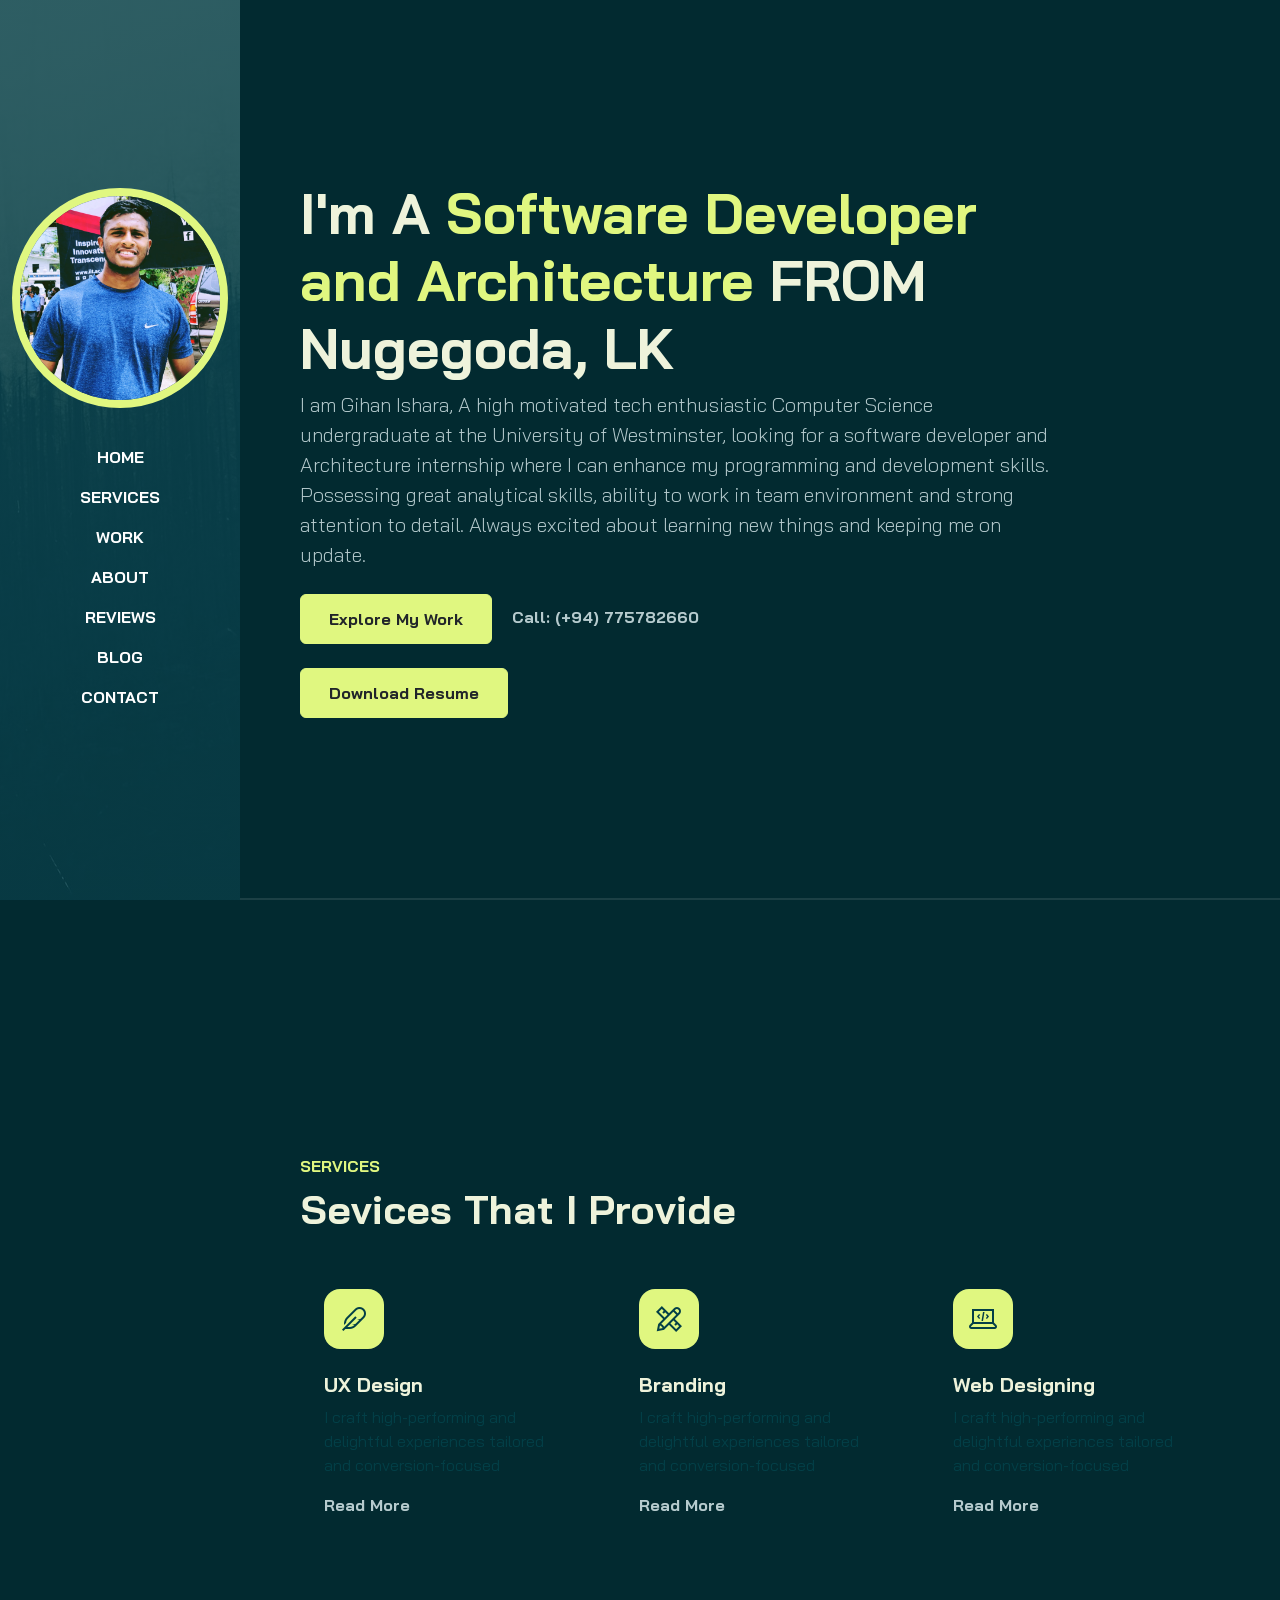
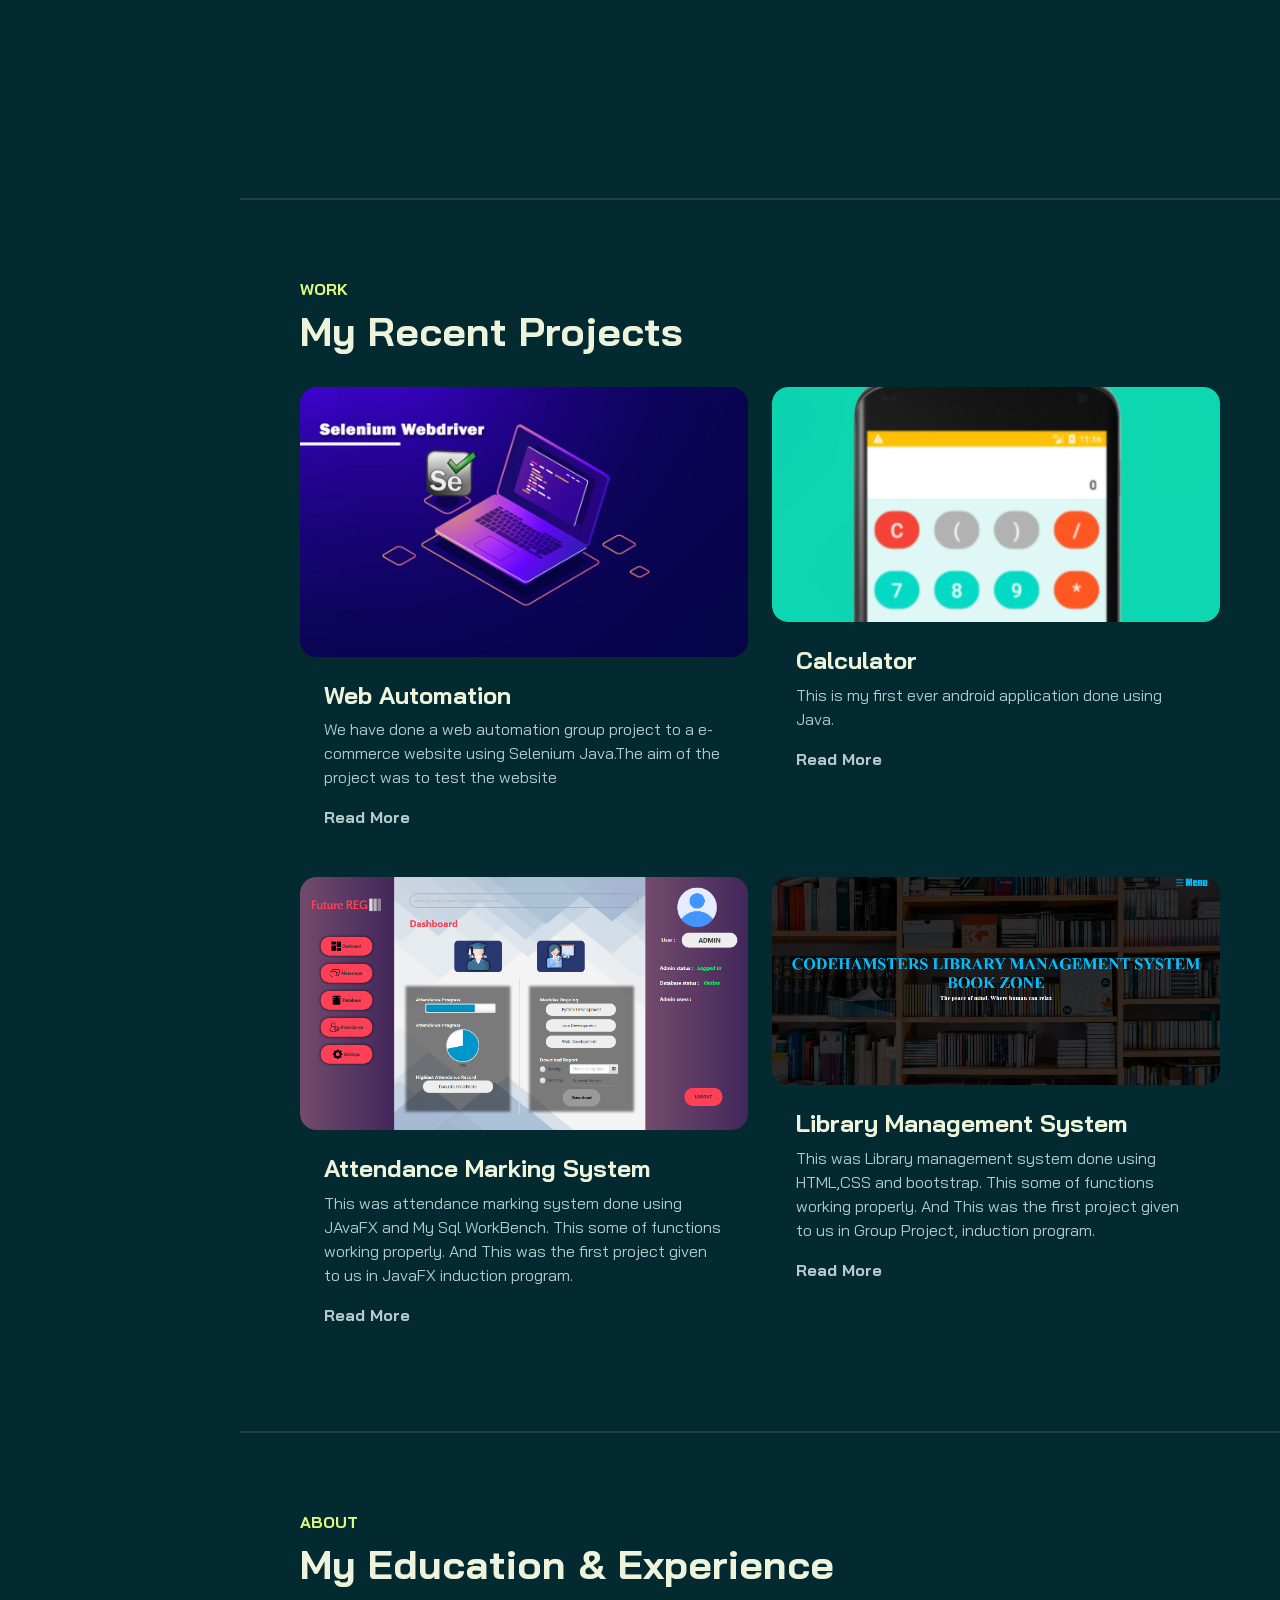
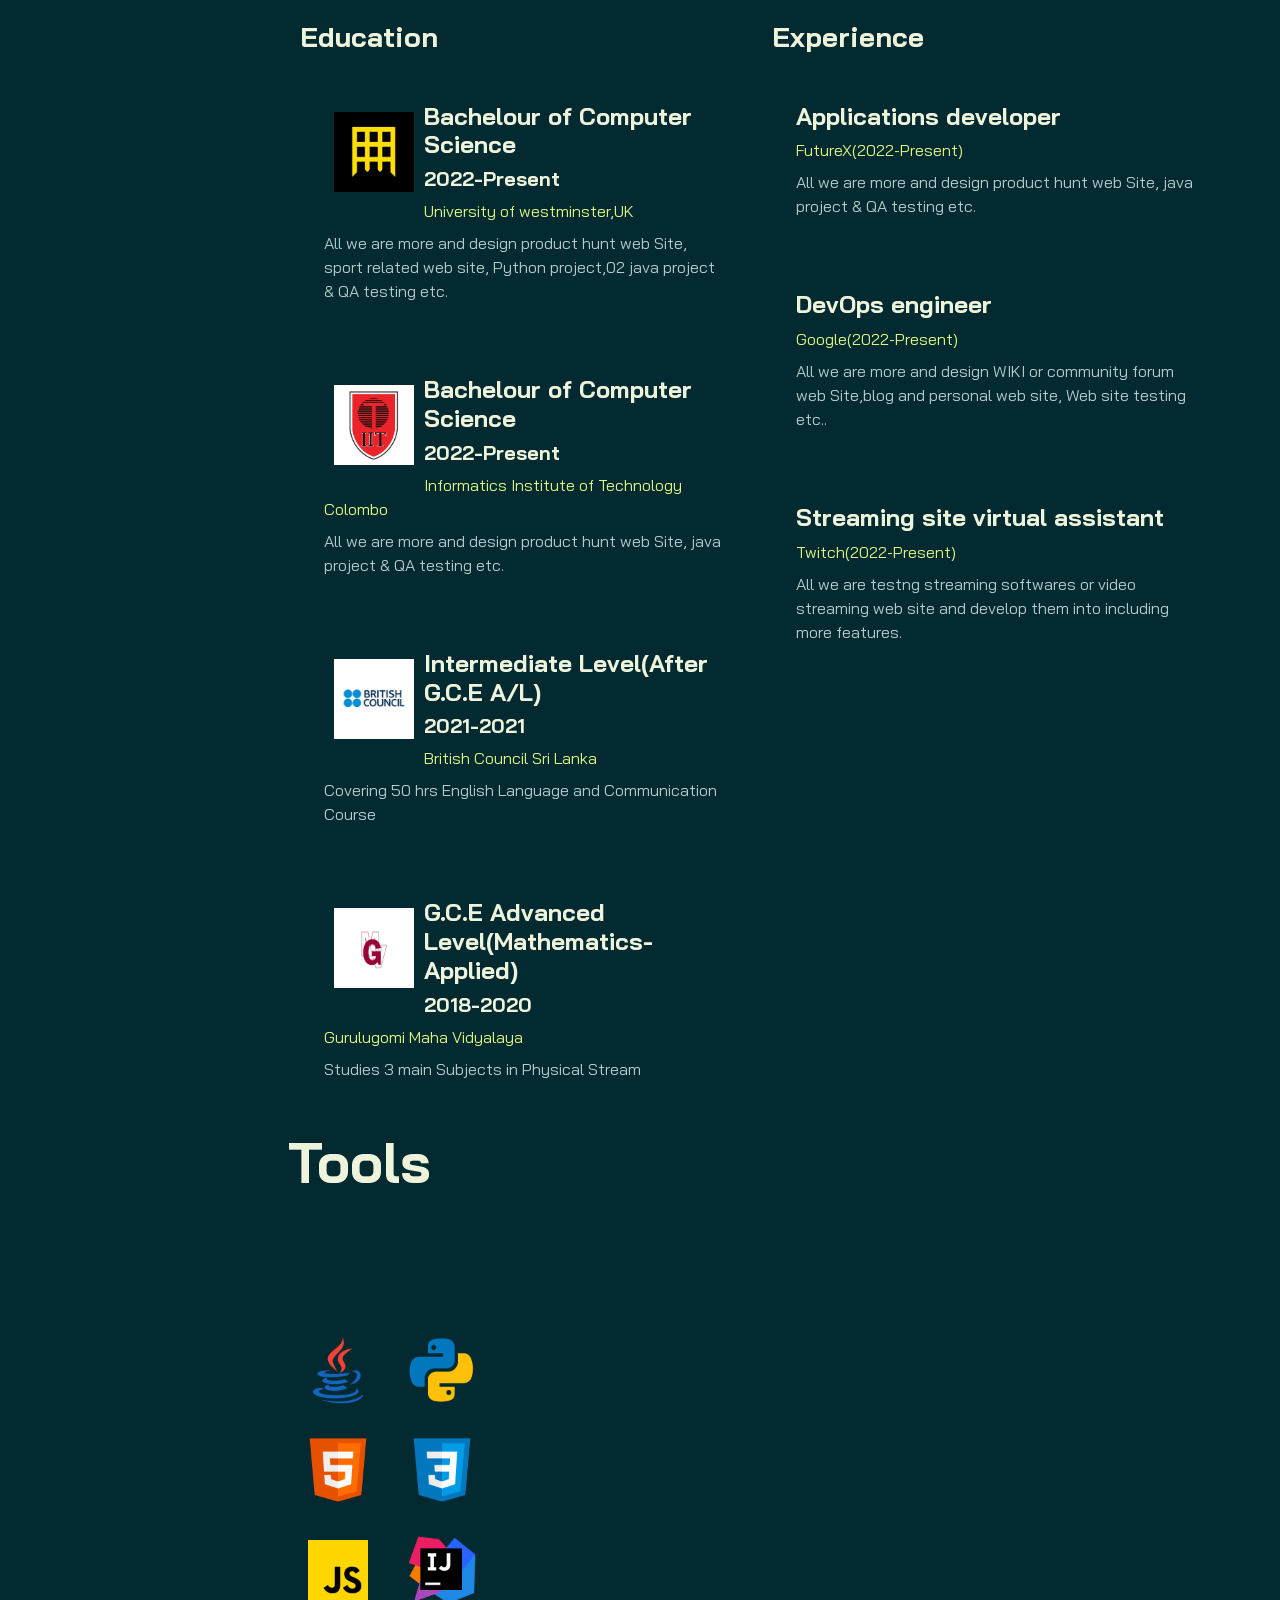
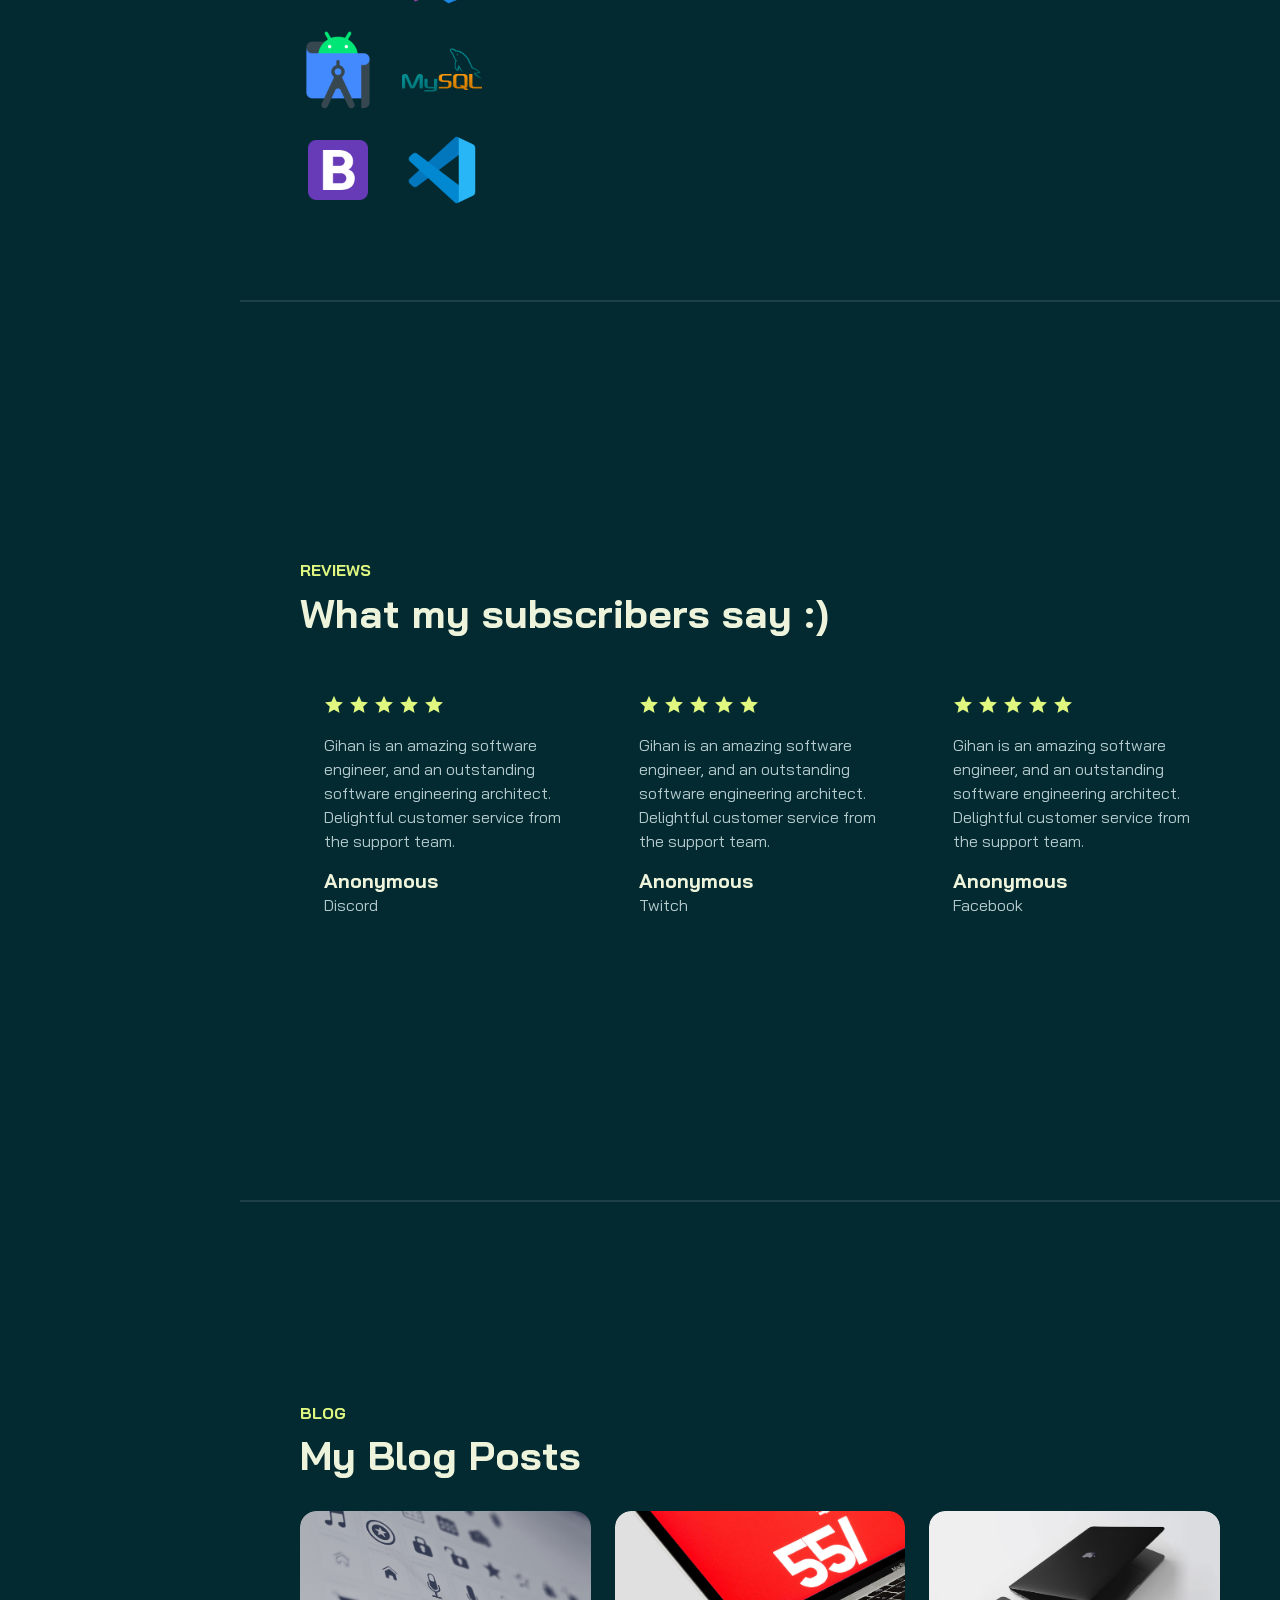
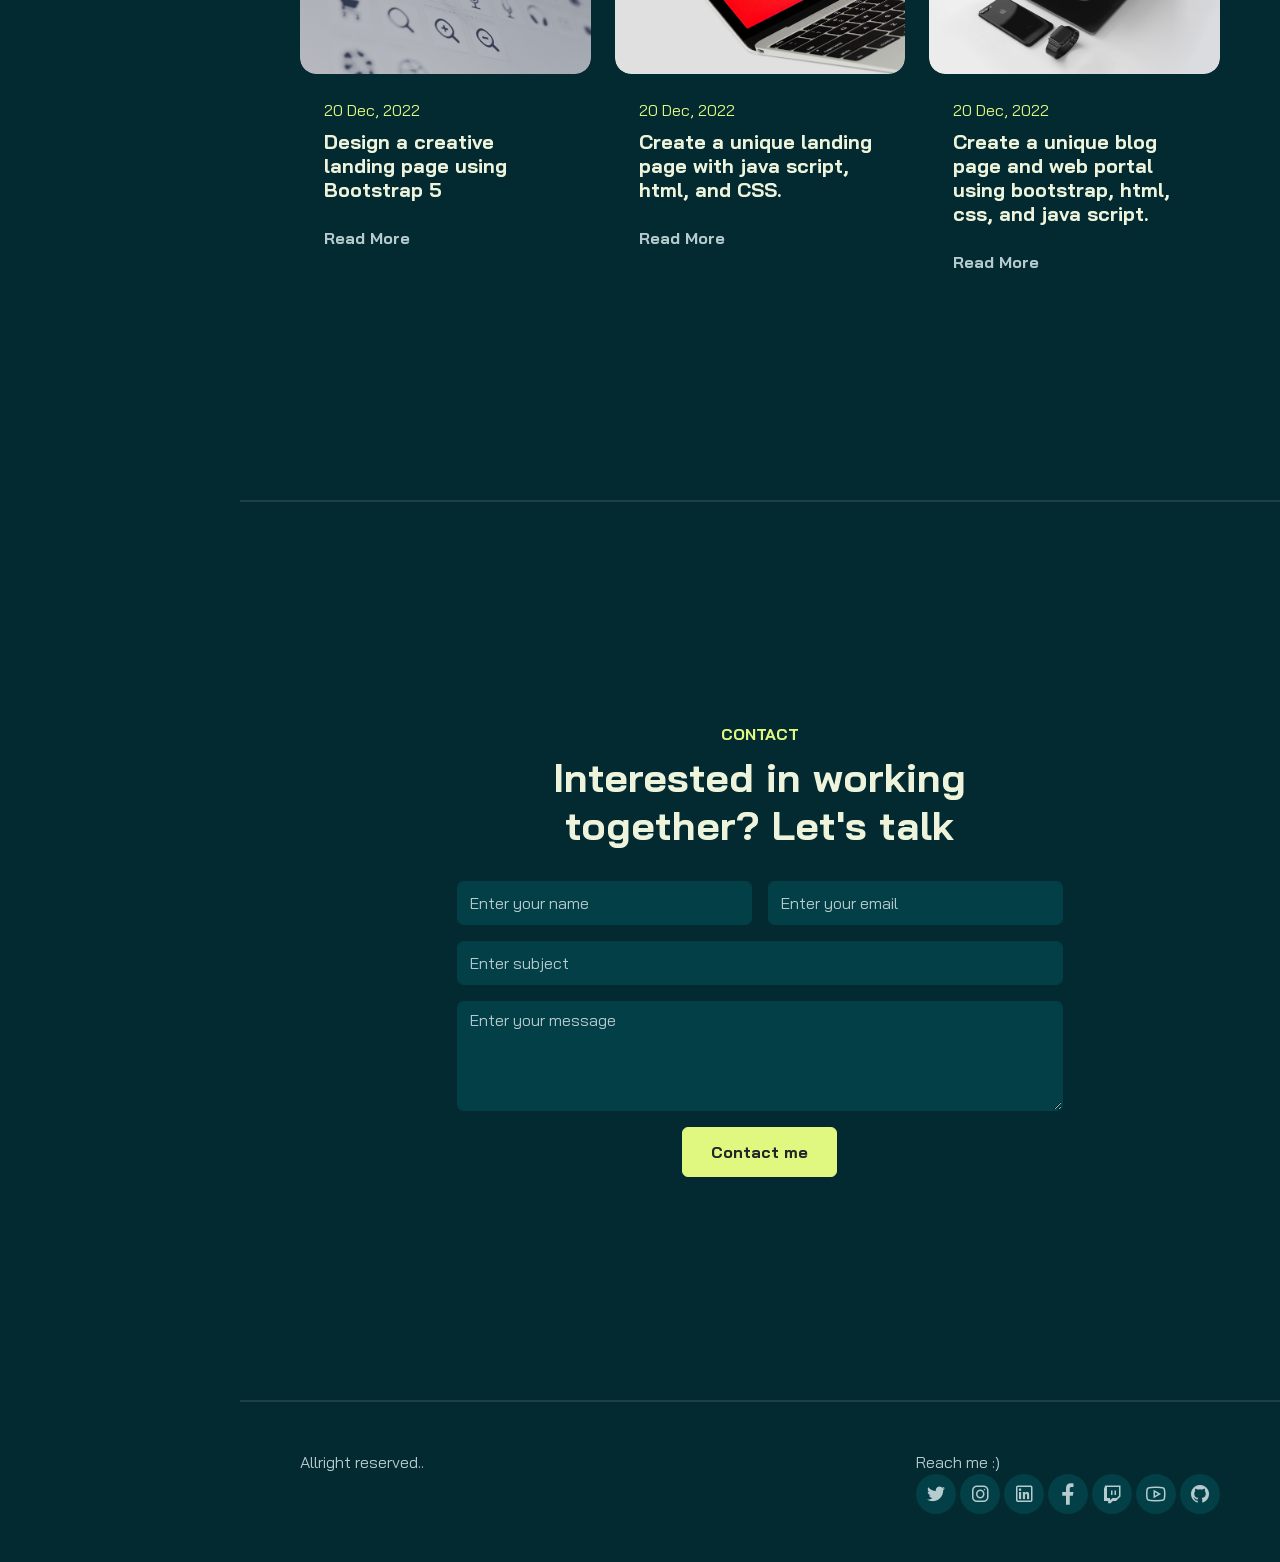
==== portfolio/index.html @ 44c6fa33 "I change the CV and Title." ====
<!DOCTYPE html>
<html lang="en">

<head>
    <meta charset="UTF-8">
    <meta http-equiv="X-UA-Compatible" content="IE=edge">
    <meta name="viewport" content="width=device-width, initial-scale=1.0">
    <title>Portfolio</title>
    <link rel="stylesheet" href="./assets/css/bootstrap.min.css">
    <link rel="stylesheet" href="./assets/css/aos.css">
    <link rel="stylesheet" href="./assets/css/line-awesome.min.css">
    <link rel="stylesheet" href="./assets/css/style.css">
</head>

<body data-bs-spy="scroll" data-bs-target=".navbar">

    <!-- Navbar-->
    <nav class="navbar navbar-expand-lg navbar-dark fixed-top">
        <div class="container flex-lg-column">
            <a class="navbar-brand  mx-lg-auto mb-lg-4" href="#">
                <span class="h3 fw-bold d-block d-lg-none">Gihan Ishara</span>
                <img src="./assets/images/person2.jpg" class="d-none d-lg-block rounded-circle" alt="">
            </a>
            <button class="navbar-toggler" type="button" data-bs-toggle="collapse" data-bs-target="#navbarNav"
                aria-controls="navbarNav" aria-expanded="false" aria-label="Toggle navigation">
                <span class="navbar-toggler-icon"></span>
            </button>
            <div class="collapse navbar-collapse" id="navbarNav">
                <ul class="navbar-nav ms-auto flex-lg-column text-lg-center">

                    <li class="nav-item">
                        <a class="nav-link" href="#home">Home</a>
                    </li>
                    <li class="nav-item">
                        <a class="nav-link" href="#services">Services</a>
                    </li>
                    <li class="nav-item">
                        <a class="nav-link" href="#work">Work</a>
                    </li>
                    <li class="nav-item">
                        <a class="nav-link" href="#about">About</a>
                    </li>
                    <li class="nav-item">
                        <a class="nav-link" href="#reviews">Reviews</a>
                    </li>
                    <li class="nav-item">
                        <a class="nav-link" href="#blog">Blog</a>
                    </li>
                    <li class="nav-item">
                        <a class="nav-link" href="#contact">Contact</a>
                    </li>

                </ul>
            </div>
        </div>
    </nav>
    <!-- //Navbar -->

    <!-- Content wrapper -->
    <div id="content-wrapper">
        <!-- Home -->
        <section id="home" class="full-height px-lg-5">
            <div class="container">
                <div class="row">
                    <div class="col-lg-10">
                        <h1 class="display-4 fw-bold" data-aos="fade-up"> I'm A <span class="text-brand">Software Developer and Architecture</span> FROM Nugegoda, LK</h1>
                        <P class="lead mt-2 mb-4" data-aos="fade-up" data-aos-delay="300">I am Gihan Ishara, A high motivated tech enthusiastic Computer Science undergraduate at the University of Westminster,
                            looking for a software developer and Architecture internship where I can enhance my programming and development skills. Possessing great analytical skills, ability to work in team environment and strong attention to detail.
                            Always excited about learning new things and keeping me on update.
                        </P>
                        <div data-aos="fade-up" data-aos-delay="600">
                            <a href="#work" class="btn btn-brand me-3">Explore My Work</a>
                            <a href="tel:+94 775 782 660" class="link-custom">Call: (+94) 775782660</a><br><br>
                            <a href="./assets/cv/Gihan Ishara Resume.pdf" class="btn btn-brand me-3" >Download Resume</a>
                        </div>
                    </div>
                </div>
            </div>

        </section>
        <!-- //Home -->

        <!-- Services -->
        <section id="services" class="full-height px-lg-5">
            <div class="container">


                <div class="row pb-4" data-aos="fade-up">
                    <div class="col-lg-8">
                        <h6 class="text-brand">SERVICES</h6>
                        <h1>Sevices That I Provide</h1>
                    </div>
                </div>

                <div class="row gy-4">
                    <div class="col-md-4" data-aos="fade-up">
                        <div class="service p-4 bg-base rounded-4 shadow-effect">
                            <div class="iconbox rounded-4">
                                <i class="las la-feather"></i>
                            </div>
                            <h5 class="mt-4 mb-2">UX Design</h5>
                            <p>I craft high-performing and delightful experiences tailored and conversion-focused</p>
                            <a href="#" class="link-custom">Read More</a>
                        </div>
                    </div>

                    <div class="col-md-4" data-aos="fade-up" data-aos-delay="300">
                        <div class="service p-4 bg-base rounded-4 shadow-effect">
                            <div class="iconbox rounded-4">
                                <i class="las la-pencil-ruler"></i>
                            </div>
                            <h5 class="mt-4 mb-2">Branding</h5>
                            <p>I craft high-performing and delightful experiences tailored and conversion-focused</p>
                            <a href="#" class="link-custom">Read More</a>
                        </div>
                    </div>

                    <div class="col-md-4" data-aos="fade-up" data-aos-delay="600">
                        <div class="service p-4 bg-base rounded-4 shadow-effect">
                            <div class="iconbox rounded-4">
                                <i class="las la-laptop-code"></i>
                            </div>
                            <h5 class="mt-4 mb-2">Web Designing</h5>
                            <p>I craft high-performing and delightful experiences tailored and conversion-focused</p>
                            <a href="#" class="link-custom">Read More</a>
                        </div>
                    </div>

                </div>


            </div>
        </section>
        <!-- //Services -->
        
        <!-- Work -->
        <section id="work" class="full-height px-lg-5">
            <div class="container">

                <div class="row pb-4" data-aos="fade-up">
                    <div class="col-lg-8">
                        <h6 class="text-brand">WORK</h6>
                        <h1>My Recent Projects</h1>
                    </div>
                </div>

                <div class="row gy-4">

                    <div class="col-md-6" data-aos="fade-up">
                        <div class="card-custom rounded-4 bg-base2 shadow-effect">
                            <div class="card-custom-image rounded-4">
                                <img class="rounded-4" src="./assets/images/project-1.jpg" alt="">
                            </div>
                            <div class="card-custom-content p-4">
                                <h4>Web Automation</h4>
                                <p>We have done a web automation group project to a e-commerce website using Selenium Java.The aim of the project was to test the website</p>
                                <a href="#" class="link-custom">Read More</a>
                            </div>
                        </div>
                    </div>

                    <div class="col-md-6" data-aos="fade-up" data-aos-delay="300">
                        <div class="card-custom rounded-4 bg-base2 shadow-effect">
                            <div class="card-custom-image rounded-4">
                                <img class="rounded-4" src="./assets/images/project-2.png" alt="">
                            </div>
                            <div class="card-custom-content p-4">
                                <h4>Calculator</h4>
                                <p>This is my first ever android application done using Java.</p>
                                <a href="#" class="link-custom">Read More</a>
                            </div>
                        </div>
                    </div>

                    <div class="col-md-6" data-aos="fade-up">
                        <div class="card-custom rounded-4 bg-base2 shadow-effect">
                            <div class="card-custom-image rounded-4">
                                <img class="rounded-4" src="./assets/images/project-3.PNG" alt="">
                            </div>
                            <div class="card-custom-content p-4">
                                <h4>Attendance Marking System</h4>
                                <p>This was attendance marking system done using JAvaFX and My Sql WorkBench. This some of functions working properly. 
                                    And This was the first project given to us in JavaFX induction program. </p>
                                <a href="#" class="link-custom">Read More</a>
                            </div>
                        </div>
                    </div>

                    <div class="col-md-6" data-aos="fade-up" data-aos-delay="300">
                        <div class="card-custom rounded-4 bg-base2 shadow-effect">
                            <div class="card-custom-image rounded-4">
                                <img class="rounded-4" src="./assets/images/project-4.png" alt="">
                            </div>
                            <div class="card-custom-content p-4">
                                <h4>Library Management System</h4>
                                <p>This was Library management system done using HTML,CSS and bootstrap. This some of functions working properly. 
                                    And This was the first project given to us in Group Project, induction program.</p>
                                <a href="#" class="link-custom">Read More</a>
                            </div>
                        </div>
                    </div>
                </div>

            </div>
        </section>
        <!-- //Work -->

        <!-- About -->
        <section id="about" class="full-height px-lg-5">
            <div class="container">

                <div class="row pb-4" data-aos="fade-up">
                    <div class="col-lg-8">
                        <h6 class="text-brand">ABOUT</h6>
                        <h1>My Education & Experience</h1>
                    </div>
                </div>

                <div class="row gy-5">
                    <div class="col-lg-6">
                        <h3 class="mb-4" data-aos="fade-up" data-aos-delay="300">Education</h3>
                        <div class="row gy-4">
                            <div class="col-12" data-aos="fade-up" data-aos-delay="600">
                                <div class="bg-base2 p-4 rounded-4 shadow-effect">
                                    <img src="./assets/images/Westminster.jpg" class="rounded" alt="">
                                    <h4>Bachelour of Computer Science</h4>
                                    <h5>2022-Present</h5>
                                    <p class="text-brand mb-2">University of westminster,UK</p>
                                    <p class="mb-0">All we are more and design product hunt web Site, sport related web site, Python project,02 java project & QA testing etc.</p>
                                </div>
                            </div>

                            <div class="col-12" data-aos="fade-up" data-aos-delay="600">
                                <div class="bg-base2 p-4 rounded-4 shadow-effect">
                                    <img src="./assets/images/iit.png" class="rounded" alt="">
                                    <h4>Bachelour of Computer Science</h4>
                                    <h5>2022-Present</h5>
                                    <p class="text-brand mb-2">Informatics Institute of Technology Colombo</p>
                                    <p class="mb-0">All we are more and design product hunt web Site, java project & QA testing etc.</p>
                                </div>
                            </div>

                            <div class="col-12" data-aos="fade-up" data-aos-delay="600">
                                <div class="bg-base2 p-4 rounded-4 shadow-effect">
                                    <img src="./assets/images/british council.jpg" class="rounded" alt="">
                                    <h4>Intermediate Level(After G.C.E A/L)</h4>
                                    <h5>2021-2021</h5>
                                    <p class="text-brand mb-2">British Council Sri Lanka</p>
                                    <p class="mb-0">Covering 50 hrs English Language and Communication Course</p>
                                </div>
                            </div>

                            <div class="col-12" data-aos="fade-up" data-aos-delay="600">
                                <div class="bg-base2 p-4 rounded-4 shadow-effect">
                                    <img src="./assets/images/gurulugomi.jpg" class="rounded" alt="">
                                    <h4>G.C.E Advanced Level(Mathematics-Applied)</h4>
                                    <h5>2018-2020</h5>
                                    <p class="text-brand mb-2">Gurulugomi Maha Vidyalaya</p>
                                    <p class="mb-0">Studies 3 main Subjects in Physical Stream</p>
                                </div>
                            </div>

                        </div>

                    </div>

                    <div class="col-lg-6">
                        <h3 class="mb-4" data-aos="fade-up" data-aos-delay="300">Experience</h3>
                        <div class="row gy-4">

                            <div class="col-12" data-aos="fade-up" data-aos-delay="600">
                                <div class="bg-base2 p-4 rounded-4 shadow-effect">
                                    <h4>Applications developer</h4>
                                    <p class="text-brand mb-2">FutureX(2022-Present)</p>
                                    <p class="mb-0">All we are more and design product hunt web Site, java project & QA testing etc.</p>
                                </div>
                            </div>

                            <div class="col-12" data-aos="fade-up" data-aos-delay="600">
                                <div class="bg-base2 p-4 rounded-4 shadow-effect">
                                    <h4>DevOps engineer</h4>
                                    <p class="text-brand mb-2">Google(2022-Present)</p>
                                    <p class="mb-0">All we are more and design WIKI or community forum web Site,blog and personal web site, Web site testing etc..</p>
                                </div>
                            </div>

                            <div class="col-12" data-aos="fade-up" data-aos-delay="600">
                                <div class="bg-base2 p-4 rounded-4 shadow-effect">
                                    <h4>Streaming site virtual assistant</h4>
                                    <p class="text-brand mb-2">Twitch(2022-Present)</p>
                                    <p class="mb-0">All we are testng streaming softwares or video streaming web site and develop them into including more features.</p>
                                </div>
                            </div>

                        </div>
                    </div>


                </div>

            </div>
            <br>
            <div class="col-lg-10">
                <h1 class="display-4 fw-bold" data-aos="fade-up">Tools </h1><br>
                <P class="lead mt-2 mb-4" data-aos="fade-up" data-aos-delay="300">These are the tools that I have been using for now
                     to do various projects in Software development,Web development and mobile application development</P>

                     <div class="col-md-4" data-aos="fade-up" data-aos-delay="300">
                        <div class="card-custom rounded-4 bg-base2 shadow-effect">
                            <div class="card-custom-image rounded-4">
                                <img class="tool-icon" src="./assets/images/java.png" alt="">
                                <img class="tool-icon" src="./assets/images/python.png" alt="">
                                <img class="tool-icon" src="./assets/images/html.png" alt="">
                                <img class="tool-icon" src="./assets/images/css.png" alt="">
                                <img class="tool-icon" src="./assets/images/javascript.png" alt="">
                                <img class="tool-icon" src="./assets/images/intellij.png" alt="">
                                <img class="tool-icon" src="./assets/images/Android studio.png" alt="">
                                <img class="tool-icon" src="./assets/images/Mysql.png" alt="">
                                <img class="tool-icon" src="./assets/images/bootstrap.png" alt="">
                                <img class="tool-icon" src="./assets/images/VS code.png" alt="">
                            </div>
                        </div>
                    </div>

            </div>
        </section>
        <!-- //About -->

        <!-- Reviews -->
        <section id="reviews" class="full-height px-lg-5">
            <div class="container">

                <div class="row pb-4" data-aos="fade-up">
                    <div class="col-lg-8">
                        <h6 class="text-brand">REVIEWS</h6>
                        <h1>What my subscribers say :) </h1>
                    </div>
                </div>

                <div class="row gy-4">

                    <div class="col-md-4" data-aos="zoom-in-down">

                        <div class="review bg-base2 p-4 rounded-4 shadow-effect">
                            <div class="text-brand h5">
                                <i class="las la-star"></i>
                                <i class="las la-star"></i>
                                <i class="las la-star"></i>
                                <i class="las la-star"></i>
                                <i class="las la-star"></i>
                            </div>
                            <p class="my-3">Gihan is an amazing software engineer, and an outstanding software engineering architect. Delightful customer service from the support team.</p>
                            <div class="person">
                                <h5 class="mb-0">Anonymous</h5>
                                <p class="mb-0">Discord</p>
                            </div>
                        </div>


                    </div>

                    <div class="col-md-4" data-aos="zoom-in-down" data-aos-delay="300">

                        <div class="review bg-base2 p-4 rounded-4 shadow-effect">
                            <div class="text-brand h5">
                                <i class="las la-star"></i>
                                <i class="las la-star"></i>
                                <i class="las la-star"></i>
                                <i class="las la-star"></i>
                                <i class="las la-star"></i>
                            </div>
                            <p class="my-3">Gihan is an amazing software engineer, and an outstanding software engineering architect. Delightful customer service from the support team.</p>
                            <div class="person">
                                <h5 class="mb-0">Anonymous</h5>
                                <p class="mb-0">Twitch</p>
                            </div>
                        </div>


                    </div>

                    <div class="col-md-4" data-aos="zoom-in-down" data-aos-delay="600">

                        <div class="review bg-base2 p-4 rounded-4 shadow-effect">
                            <div class="text-brand h5">
                                <i class="las la-star"></i>
                                <i class="las la-star"></i>
                                <i class="las la-star"></i>
                                <i class="las la-star"></i>
                                <i class="las la-star"></i>
                            </div>
                            <p class="my-3">Gihan is an amazing software engineer, and an outstanding software engineering architect. Delightful customer service from the support team.</p>
                            <div class="person">
                                <h5 class="mb-0">Anonymous</h5>
                                <p class="mb-0">Facebook</p>
                            </div>
                        </div>


                    </div>
                </div>

            </div>
        </section>
        <!-- //Reviews -->

        <!-- Blog -->
        <section id="blog" class="full-height px-lg-5">
            <div class="container">

                <div class="row pb-4" data-aos="fade-up">
                    <div class="col-lg-8">
                        <h6 class="text-brand">BLOG</h6>
                        <h1>My Blog Posts</h1>
                    </div>
                </div>

                <div class="row gy-4">

                    <div class="col-md-4" data-aos="fade-up">
                        <div class="card-custom rounded-4 bg-base2 shadow-effect">
                            <div class="card-custom-image rounded-4">
                                <img class="rounded-4" src="./assets/images/blog-post-1.jpg" alt="">
                            </div>
                            <div class="card-custom-content p-4">
                                <p class="text-brand mb-2">20 Dec, 2022</p>
                                <h5 class="mb-4">Design a creative landing page using Bootstrap 5</h5>
                                <a href="#" class="link-custom">Read More</a>
                            </div>
                        </div>
                    </div>

                    <div class="col-md-4" data-aos="fade-up" data-aos-delay="300">
                        <div class="card-custom rounded-4 bg-base2 shadow-effect">
                            <div class="card-custom-image rounded-4">
                                <img class="rounded-4" src="./assets/images/blog-post-2.jpg" alt="">
                            </div>
                            <div class="card-custom-content p-4">
                                <p class="text-brand mb-2">20 Dec, 2022</p>
                                <h5 class="mb-4">Create a unique landing page with java script, html, and CSS.</h5>
                                <a href="#" class="link-custom">Read More</a>
                            </div>
                        </div>
                    </div>

                    <div class="col-md-4" data-aos="fade-up" data-aos-delay="600">
                        <div class="card-custom rounded-4 bg-base2 shadow-effect">
                            <div class="card-custom-image rounded-4">
                                <img class="rounded-4" src="./assets/images/blog-post-3.jpg" alt="">
                            </div>
                            <div class="card-custom-content p-4">
                                <p class="text-brand mb-2">20 Dec, 2022</p>
                                <h5 class="mb-4">Create a unique blog page and web portal using bootstrap, html, css, and java script.</h5>
                                <a href="#" class="link-custom">Read More</a>
                            </div>
                        </div>
                    </div>

                </div>

            </div>
        </section>
        <!-- //Blog -->

        <!-- Contact -->
        <section id="contact" class="full-height px-lg-5">
            <div class="container">

                <div class="row justify-content-center text-center">
                    <div class="col-lg-8 pb-4" data-aos="fade-up">
                        <h6 class="text-brand">CONTACT</h6>
                        <h1>Interested in working together? Let's talk</h1>
                    </div>

                    <div class="col-lg-8" data-aos="fade-up" data-aos-delay="300">
                        <form action="#" class="row g-lg-3 gy-3">
                            <div class="form-group col-md-6">
                                <input type="text" class="form-control" placeholder="Enter your name">
                            </div>

                            <div class="form-group col-md-6">
                                <input type="email" class="form-control" placeholder="Enter your email">
                            </div>

                            <div class="form-group col-12">
                                <input type="text" class="form-control" placeholder="Enter subject">
                            </div>

                            <div class="form-group col-12">
                                <textarea name=""  rows="4" class="form-control" placeholder="Enter your message"></textarea>
                            </div>

                            <div class="form-group col-12 d-grid">
                                <a href="mailto:gihankodikara3@gmail.com" class="link-custom"><button type="submit" class="btn btn-brand">Contact me</button></a>
                            </div>
                        </form>
                    </div>

                </div>

            </div>
        </section>
        <!-- //Contact -->

        <!-- Footer -->
        <footer class="py-5 px-lg-5">
            <div class="container">
                <div class="row gy-4 justify-content-between">
                    <div class="col-auto">
                        <p class="mb-0">Allright reserved..</p>
                    </div>

                    <div class="col-auto">
                        <div class="social-icons">
                            <p class="mb-0">Reach me :)</p>
                            <a href="https://twitter.com/KAGIshara1"><i class="lab la-twitter"></i></a>
                            <a href="#"><i class="lab la-instagram"></i></a>
                            <a href="https://www.linkedin.com/in/gihan-kodikara-a4306b23a/"><i class="lab la-linkedin"></i></a>
                            <a href="https://www.facebook.com/gihan.kodikara.5/"><i class="lab la-facebook-f"></i></a>
                            <a href="#"><i class="lab la-twitch"></i></a>
                            <a href="https://www.youtube.com/channel/UCIDEj1BuR4LbCEIxK6xm51w"><i class="lab la-youtube"></i></a>
                            <a href="https://github.com/Gihan3077"><i class="lab la-github"></i></a>
                        </div>
                    </div>
                </div>
            </div>
        </footer>
        <!-- //Footer -->


    </div>
    <!-- //Content wrapper -->
    <script src="./assets/css/bootstrap.min.css"> </script>
    <script src="./assets/js/aos.js"></script>
    <script src="./assets/js/main.js"></script>
</body>

</html>
---- portfolio/assets/css/line-awesome.min.css ----
.la,.lab,.lad,.lal,.lar,.las{-moz-osx-font-smoothing:grayscale;-webkit-font-smoothing:antialiased;display:inline-block;font-style:normal;font-variant:normal;text-rendering:auto;line-height:1}.la-lg{font-size:1.33333em;line-height:.75em;vertical-align:-.0667em}.la-xs{font-size:.75em}.la-sm{font-size:.875em}.la-1x{font-size:1em}.la-2x{font-size:2em}.la-3x{font-size:3em}.la-4x{font-size:4em}.la-5x{font-size:5em}.la-6x{font-size:6em}.la-7x{font-size:7em}.la-8x{font-size:8em}.la-9x{font-size:9em}.la-10x{font-size:10em}.la-fw{text-align:center;width:1.25em}.la-ul{list-style-type:none;margin-left:2.5em;padding-left:0}.la-ul>li{position:relative}.la-li{left:-2em;position:absolute;text-align:center;width:2em;line-height:inherit}.la-border{border:solid .08em #eee;border-radius:.1em;padding:.2em .25em .15em}.la-pull-left{float:left}.la-pull-right{float:right}.la.la-pull-left,.lab.la-pull-left,.lal.la-pull-left,.lar.la-pull-left,.las.la-pull-left{margin-right:.3em}.la.la-pull-right,.lab.la-pull-right,.lal.la-pull-right,.lar.la-pull-right,.las.la-pull-right{margin-left:.3em}.la-spin{-webkit-animation:la-spin 2s infinite linear;animation:la-spin 2s infinite linear}.la-pulse{-webkit-animation:la-spin 1s infinite steps(8);animation:la-spin 1s infinite steps(8)}@-webkit-keyframes la-spin{0%{-webkit-transform:rotate(0);transform:rotate(0)}100%{-webkit-transform:rotate(360deg);transform:rotate(360deg)}}@keyframes la-spin{0%{-webkit-transform:rotate(0);transform:rotate(0)}100%{-webkit-transform:rotate(360deg);transform:rotate(360deg)}}.la-rotate-90{-webkit-transform:rotate(90deg);transform:rotate(90deg)}.la-rotate-180{-webkit-transform:rotate(180deg);transform:rotate(180deg)}.la-rotate-270{-webkit-transform:rotate(270deg);transform:rotate(270deg)}.la-flip-horizontal{-webkit-transform:scale(-1,1);transform:scale(-1,1)}.la-flip-vertical{-webkit-transform:scale(1,-1);transform:scale(1,-1)}.la-flip-both,.la-flip-horizontal.la-flip-vertical{-webkit-transform:scale(-1,-1);transform:scale(-1,-1)}:root .la-flip-both,:root .la-flip-horizontal,:root .la-flip-vertical,:root .la-rotate-180,:root .la-rotate-270,:root .la-rotate-90{-webkit-filter:none;filter:none}.la-stack{display:inline-block;height:2em;line-height:2em;position:relative;vertical-align:middle;width:2.5em}.la-stack-1x,.la-stack-2x{left:0;position:absolute;text-align:center;width:100%}.la-stack-1x{line-height:inherit}.la-stack-2x{font-size:2em}.la-inverse{color:#fff}.la-500px:before{content:"\f26e"}.la-accessible-icon:before{content:"\f368"}.la-accusoft:before{content:"\f369"}.la-acquisitions-incorporated:before{content:"\f6af"}.la-ad:before{content:"\f641"}.la-address-book:before{content:"\f2b9"}.la-address-card:before{content:"\f2bb"}.la-adjust:before{content:"\f042"}.la-adn:before{content:"\f170"}.la-adobe:before{content:"\f778"}.la-adversal:before{content:"\f36a"}.la-affiliatetheme:before{content:"\f36b"}.la-air-freshener:before{content:"\f5d0"}.la-airbnb:before{content:"\f834"}.la-algolia:before{content:"\f36c"}.la-align-center:before{content:"\f037"}.la-align-justify:before{content:"\f039"}.la-align-left:before{content:"\f036"}.la-align-right:before{content:"\f038"}.la-alipay:before{content:"\f642"}.la-allergies:before{content:"\f461"}.la-amazon:before{content:"\f270"}.la-amazon-pay:before{content:"\f42c"}.la-ambulance:before{content:"\f0f9"}.la-american-sign-language-interpreting:before{content:"\f2a3"}.la-amilia:before{content:"\f36d"}.la-anchor:before{content:"\f13d"}.la-android:before{content:"\f17b"}.la-angellist:before{content:"\f209"}.la-angle-double-down:before{content:"\f103"}.la-angle-double-left:before{content:"\f100"}.la-angle-double-right:before{content:"\f101"}.la-angle-double-up:before{content:"\f102"}.la-angle-down:before{content:"\f107"}.la-angle-left:before{content:"\f104"}.la-angle-right:before{content:"\f105"}.la-angle-up:before{content:"\f106"}.la-angry:before{content:"\f556"}.la-angrycreative:before{content:"\f36e"}.la-angular:before{content:"\f420"}.la-ankh:before{content:"\f644"}.la-app-store:before{content:"\f36f"}.la-app-store-ios:before{content:"\f370"}.la-apper:before{content:"\f371"}.la-apple:before{content:"\f179"}.la-apple-alt:before{content:"\f5d1"}.la-apple-pay:before{content:"\f415"}.la-archive:before{content:"\f187"}.la-archway:before{content:"\f557"}.la-arrow-alt-circle-down:before{content:"\f358"}.la-arrow-alt-circle-left:before{content:"\f359"}.la-arrow-alt-circle-right:before{content:"\f35a"}.la-arrow-alt-circle-up:before{content:"\f35b"}.la-arrow-circle-down:before{content:"\f0ab"}.la-arrow-circle-left:before{content:"\f0a8"}.la-arrow-circle-right:before{content:"\f0a9"}.la-arrow-circle-up:before{content:"\f0aa"}.la-arrow-down:before{content:"\f063"}.la-arrow-left:before{content:"\f060"}.la-arrow-right:before{content:"\f061"}.la-arrow-up:before{content:"\f062"}.la-arrows-alt:before{content:"\f0b2"}.la-arrows-alt-h:before{content:"\f337"}.la-arrows-alt-v:before{content:"\f338"}.la-artstation:before{content:"\f77a"}.la-assistive-listening-systems:before{content:"\f2a2"}.la-asterisk:before{content:"\f069"}.la-asymmetrik:before{content:"\f372"}.la-at:before{content:"\f1fa"}.la-atlas:before{content:"\f558"}.la-atlassian:before{content:"\f77b"}.la-atom:before{content:"\f5d2"}.la-audible:before{content:"\f373"}.la-audio-description:before{content:"\f29e"}.la-autoprefixer:before{content:"\f41c"}.la-avianex:before{content:"\f374"}.la-aviato:before{content:"\f421"}.la-award:before{content:"\f559"}.la-aws:before{content:"\f375"}.la-baby:before{content:"\f77c"}.la-baby-carriage:before{content:"\f77d"}.la-backspace:before{content:"\f55a"}.la-backward:before{content:"\f04a"}.la-bacon:before{content:"\f7e5"}.la-balance-scale:before{content:"\f24e"}.la-balance-scale-left:before{content:"\f515"}.la-balance-scale-right:before{content:"\f516"}.la-ban:before{content:"\f05e"}.la-band-aid:before{content:"\f462"}.la-bandcamp:before{content:"\f2d5"}.la-barcode:before{content:"\f02a"}.la-bars:before{content:"\f0c9"}.la-baseball-ball:before{content:"\f433"}.la-basketball-ball:before{content:"\f434"}.la-bath:before{content:"\f2cd"}.la-battery-empty:before{content:"\f244"}.la-battery-full:before{content:"\f240"}.la-battery-half:before{content:"\f242"}.la-battery-quarter:before{content:"\f243"}.la-battery-three-quarters:before{content:"\f241"}.la-battle-net:before{content:"\f835"}.la-bed:before{content:"\f236"}.la-beer:before{content:"\f0fc"}.la-behance:before{content:"\f1b4"}.la-behance-square:before{content:"\f1b5"}.la-bell:before{content:"\f0f3"}.la-bell-slash:before{content:"\f1f6"}.la-bezier-curve:before{content:"\f55b"}.la-bible:before{content:"\f647"}.la-bicycle:before{content:"\f206"}.la-biking:before{content:"\f84a"}.la-bimobject:before{content:"\f378"}.la-binoculars:before{content:"\f1e5"}.la-biohazard:before{content:"\f780"}.la-birthday-cake:before{content:"\f1fd"}.la-bitbucket:before{content:"\f171"}.la-bitcoin:before{content:"\f379"}.la-bity:before{content:"\f37a"}.la-black-tie:before{content:"\f27e"}.la-blackberry:before{content:"\f37b"}.la-blender:before{content:"\f517"}.la-blender-phone:before{content:"\f6b6"}.la-blind:before{content:"\f29d"}.la-blog:before{content:"\f781"}.la-blogger:before{content:"\f37c"}.la-blogger-b:before{content:"\f37d"}.la-bluetooth:before{content:"\f293"}.la-bluetooth-b:before{content:"\f294"}.la-bold:before{content:"\f032"}.la-bolt:before{content:"\f0e7"}.la-bomb:before{content:"\f1e2"}.la-bone:before{content:"\f5d7"}.la-bong:before{content:"\f55c"}.la-book:before{content:"\f02d"}.la-book-dead:before{content:"\f6b7"}.la-book-medical:before{content:"\f7e6"}.la-book-open:before{content:"\f518"}.la-book-reader:before{content:"\f5da"}.la-bookmark:before{content:"\f02e"}.la-bootstrap:before{content:"\f836"}.la-border-all:before{content:"\f84c"}.la-border-none:before{content:"\f850"}.la-border-style:before{content:"\f853"}.la-bowling-ball:before{content:"\f436"}.la-box:before{content:"\f466"}.la-box-open:before{content:"\f49e"}.la-boxes:before{content:"\f468"}.la-braille:before{content:"\f2a1"}.la-brain:before{content:"\f5dc"}.la-bread-slice:before{content:"\f7ec"}.la-briefcase:before{content:"\f0b1"}.la-briefcase-medical:before{content:"\f469"}.la-broadcast-tower:before{content:"\f519"}.la-broom:before{content:"\f51a"}.la-brush:before{content:"\f55d"}.la-btc:before{content:"\f15a"}.la-buffer:before{content:"\f837"}.la-bug:before{content:"\f188"}.la-building:before{content:"\f1ad"}.la-bullhorn:before{content:"\f0a1"}.la-bullseye:before{content:"\f140"}.la-burn:before{content:"\f46a"}.la-buromobelexperte:before{content:"\f37f"}.la-bus:before{content:"\f207"}.la-bus-alt:before{content:"\f55e"}.la-business-time:before{content:"\f64a"}.la-buy-n-large:before{content:"\f8a6"}.la-buysellads:before{content:"\f20d"}.la-calculator:before{content:"\f1ec"}.la-calendar:before{content:"\f133"}.la-calendar-alt:before{content:"\f073"}.la-calendar-check:before{content:"\f274"}.la-calendar-day:before{content:"\f783"}.la-calendar-minus:before{content:"\f272"}.la-calendar-plus:before{content:"\f271"}.la-calendar-times:before{content:"\f273"}.la-calendar-week:before{content:"\f784"}.la-camera:before{content:"\f030"}.la-camera-retro:before{content:"\f083"}.la-campground:before{content:"\f6bb"}.la-canadian-maple-leaf:before{content:"\f785"}.la-candy-cane:before{content:"\f786"}.la-cannabis:before{content:"\f55f"}.la-capsules:before{content:"\f46b"}.la-car:before{content:"\f1b9"}.la-car-alt:before{content:"\f5de"}.la-car-battery:before{content:"\f5df"}.la-car-crash:before{content:"\f5e1"}.la-car-side:before{content:"\f5e4"}.la-caret-down:before{content:"\f0d7"}.la-caret-left:before{content:"\f0d9"}.la-caret-right:before{content:"\f0da"}.la-caret-square-down:before{content:"\f150"}.la-caret-square-left:before{content:"\f191"}.la-caret-square-right:before{content:"\f152"}.la-caret-square-up:before{content:"\f151"}.la-caret-up:before{content:"\f0d8"}.la-carrot:before{content:"\f787"}.la-cart-arrow-down:before{content:"\f218"}.la-cart-plus:before{content:"\f217"}.la-cash-register:before{content:"\f788"}.la-cat:before{content:"\f6be"}.la-cc-amazon-pay:before{content:"\f42d"}.la-cc-amex:before{content:"\f1f3"}.la-cc-apple-pay:before{content:"\f416"}.la-cc-diners-club:before{content:"\f24c"}.la-cc-discover:before{content:"\f1f2"}.la-cc-jcb:before{content:"\f24b"}.la-cc-mastercard:before{content:"\f1f1"}.la-cc-paypal:before{content:"\f1f4"}.la-cc-stripe:before{content:"\f1f5"}.la-cc-visa:before{content:"\f1f0"}.la-centercode:before{content:"\f380"}.la-centos:before{content:"\f789"}.la-certificate:before{content:"\f0a3"}.la-chair:before{content:"\f6c0"}.la-chalkboard:before{content:"\f51b"}.la-chalkboard-teacher:before{content:"\f51c"}.la-charging-station:before{content:"\f5e7"}.la-chart-area:before{content:"\f1fe"}.la-chart-bar:before{content:"\f080"}.la-chart-line:before{content:"\f201"}.la-chart-pie:before{content:"\f200"}.la-check:before{content:"\f00c"}.la-check-circle:before{content:"\f058"}.la-check-double:before{content:"\f560"}.la-check-square:before{content:"\f14a"}.la-cheese:before{content:"\f7ef"}.la-chess:before{content:"\f439"}.la-chess-bishop:before{content:"\f43a"}.la-chess-board:before{content:"\f43c"}.la-chess-king:before{content:"\f43f"}.la-chess-knight:before{content:"\f441"}.la-chess-pawn:before{content:"\f443"}.la-chess-queen:before{content:"\f445"}.la-chess-rook:before{content:"\f447"}.la-chevron-circle-down:before{content:"\f13a"}.la-chevron-circle-left:before{content:"\f137"}.la-chevron-circle-right:before{content:"\f138"}.la-chevron-circle-up:before{content:"\f139"}.la-chevron-down:before{content:"\f078"}.la-chevron-left:before{content:"\f053"}.la-chevron-right:before{content:"\f054"}.la-chevron-up:before{content:"\f077"}.la-child:before{content:"\f1ae"}.la-chrome:before{content:"\f268"}.la-chromecast:before{content:"\f838"}.la-church:before{content:"\f51d"}.la-circle:before{content:"\f111"}.la-circle-notch:before{content:"\f1ce"}.la-city:before{content:"\f64f"}.la-clinic-medical:before{content:"\f7f2"}.la-clipboard:before{content:"\f328"}.la-clipboard-check:before{content:"\f46c"}.la-clipboard-list:before{content:"\f46d"}.la-clock:before{content:"\f017"}.la-clone:before{content:"\f24d"}.la-closed-captioning:before{content:"\f20a"}.la-cloud:before{content:"\f0c2"}.la-cloud-download-alt:before{content:"\f381"}.la-cloud-meatball:before{content:"\f73b"}.la-cloud-moon:before{content:"\f6c3"}.la-cloud-moon-rain:before{content:"\f73c"}.la-cloud-rain:before{content:"\f73d"}.la-cloud-showers-heavy:before{content:"\f740"}.la-cloud-sun:before{content:"\f6c4"}.la-cloud-sun-rain:before{content:"\f743"}.la-cloud-upload-alt:before{content:"\f382"}.la-cloudscale:before{content:"\f383"}.la-cloudsmith:before{content:"\f384"}.la-cloudversify:before{content:"\f385"}.la-cocktail:before{content:"\f561"}.la-code:before{content:"\f121"}.la-code-branch:before{content:"\f126"}.la-codepen:before{content:"\f1cb"}.la-codiepie:before{content:"\f284"}.la-coffee:before{content:"\f0f4"}.la-cog:before{content:"\f013"}.la-cogs:before{content:"\f085"}.la-coins:before{content:"\f51e"}.la-columns:before{content:"\f0db"}.la-comment:before{content:"\f075"}.la-comment-alt:before{content:"\f27a"}.la-comment-dollar:before{content:"\f651"}.la-comment-dots:before{content:"\f4ad"}.la-comment-medical:before{content:"\f7f5"}.la-comment-slash:before{content:"\f4b3"}.la-comments:before{content:"\f086"}.la-comments-dollar:before{content:"\f653"}.la-compact-disc:before{content:"\f51f"}.la-compass:before{content:"\f14e"}.la-compress:before{content:"\f066"}.la-compress-arrows-alt:before{content:"\f78c"}.la-concierge-bell:before{content:"\f562"}.la-confluence:before{content:"\f78d"}.la-connectdevelop:before{content:"\f20e"}.la-contao:before{content:"\f26d"}.la-cookie:before{content:"\f563"}.la-cookie-bite:before{content:"\f564"}.la-copy:before{content:"\f0c5"}.la-copyright:before{content:"\f1f9"}.la-cotton-bureau:before{content:"\f89e"}.la-couch:before{content:"\f4b8"}.la-cpanel:before{content:"\f388"}.la-creative-commons:before{content:"\f25e"}.la-creative-commons-by:before{content:"\f4e7"}.la-creative-commons-nc:before{content:"\f4e8"}.la-creative-commons-nc-eu:before{content:"\f4e9"}.la-creative-commons-nc-jp:before{content:"\f4ea"}.la-creative-commons-nd:before{content:"\f4eb"}.la-creative-commons-pd:before{content:"\f4ec"}.la-creative-commons-pd-alt:before{content:"\f4ed"}.la-creative-commons-remix:before{content:"\f4ee"}.la-creative-commons-sa:before{content:"\f4ef"}.la-creative-commons-sampling:before{content:"\f4f0"}.la-creative-commons-sampling-plus:before{content:"\f4f1"}.la-creative-commons-share:before{content:"\f4f2"}.la-creative-commons-zero:before{content:"\f4f3"}.la-credit-card:before{content:"\f09d"}.la-critical-role:before{content:"\f6c9"}.la-crop:before{content:"\f125"}.la-crop-alt:before{content:"\f565"}.la-cross:before{content:"\f654"}.la-crosshairs:before{content:"\f05b"}.la-crow:before{content:"\f520"}.la-crown:before{content:"\f521"}.la-crutch:before{content:"\f7f7"}.la-css3:before{content:"\f13c"}.la-css3-alt:before{content:"\f38b"}.la-cube:before{content:"\f1b2"}.la-cubes:before{content:"\f1b3"}.la-cut:before{content:"\f0c4"}.la-cuttlefish:before{content:"\f38c"}.la-d-and-d:before{content:"\f38d"}.la-d-and-d-beyond:before{content:"\f6ca"}.la-dashcube:before{content:"\f210"}.la-database:before{content:"\f1c0"}.la-deaf:before{content:"\f2a4"}.la-delicious:before{content:"\f1a5"}.la-democrat:before{content:"\f747"}.la-deploydog:before{content:"\f38e"}.la-deskpro:before{content:"\f38f"}.la-desktop:before{content:"\f108"}.la-dev:before{content:"\f6cc"}.la-deviantart:before{content:"\f1bd"}.la-dharmachakra:before{content:"\f655"}.la-dhl:before{content:"\f790"}.la-diagnoses:before{content:"\f470"}.la-diaspora:before{content:"\f791"}.la-dice:before{content:"\f522"}.la-dice-d20:before{content:"\f6cf"}.la-dice-d6:before{content:"\f6d1"}.la-dice-five:before{content:"\f523"}.la-dice-four:before{content:"\f524"}.la-dice-one:before{content:"\f525"}.la-dice-six:before{content:"\f526"}.la-dice-three:before{content:"\f527"}.la-dice-two:before{content:"\f528"}.la-digg:before{content:"\f1a6"}.la-digital-ocean:before{content:"\f391"}.la-digital-tachograph:before{content:"\f566"}.la-directions:before{content:"\f5eb"}.la-discord:before{content:"\f392"}.la-discourse:before{content:"\f393"}.la-divide:before{content:"\f529"}.la-dizzy:before{content:"\f567"}.la-dna:before{content:"\f471"}.la-dochub:before{content:"\f394"}.la-docker:before{content:"\f395"}.la-dog:before{content:"\f6d3"}.la-dollar-sign:before{content:"\f155"}.la-dolly:before{content:"\f472"}.la-dolly-flatbed:before{content:"\f474"}.la-donate:before{content:"\f4b9"}.la-door-closed:before{content:"\f52a"}.la-door-open:before{content:"\f52b"}.la-dot-circle:before{content:"\f192"}.la-dove:before{content:"\f4ba"}.la-download:before{content:"\f019"}.la-draft2digital:before{content:"\f396"}.la-drafting-compass:before{content:"\f568"}.la-dragon:before{content:"\f6d5"}.la-draw-polygon:before{content:"\f5ee"}.la-dribbble:before{content:"\f17d"}.la-dribbble-square:before{content:"\f397"}.la-dropbox:before{content:"\f16b"}.la-drum:before{content:"\f569"}.la-drum-steelpan:before{content:"\f56a"}.la-drumstick-bite:before{content:"\f6d7"}.la-drupal:before{content:"\f1a9"}.la-dumbbell:before{content:"\f44b"}.la-dumpster:before{content:"\f793"}.la-dumpster-fire:before{content:"\f794"}.la-dungeon:before{content:"\f6d9"}.la-dyalog:before{content:"\f399"}.la-earlybirds:before{content:"\f39a"}.la-ebay:before{content:"\f4f4"}.la-edge:before{content:"\f282"}.la-edit:before{content:"\f044"}.la-egg:before{content:"\f7fb"}.la-eject:before{content:"\f052"}.la-elementor:before{content:"\f430"}.la-ellipsis-h:before{content:"\f141"}.la-ellipsis-v:before{content:"\f142"}.la-ello:before{content:"\f5f1"}.la-ember:before{content:"\f423"}.la-empire:before{content:"\f1d1"}.la-envelope:before{content:"\f0e0"}.la-envelope-open:before{content:"\f2b6"}.la-envelope-open-text:before{content:"\f658"}.la-envelope-square:before{content:"\f199"}.la-envira:before{content:"\f299"}.la-equals:before{content:"\f52c"}.la-eraser:before{content:"\f12d"}.la-erlang:before{content:"\f39d"}.la-ethereum:before{content:"\f42e"}.la-ethernet:before{content:"\f796"}.la-etsy:before{content:"\f2d7"}.la-euro-sign:before{content:"\f153"}.la-evernote:before{content:"\f839"}.la-exchange-alt:before{content:"\f362"}.la-exclamation:before{content:"\f12a"}.la-exclamation-circle:before{content:"\f06a"}.la-exclamation-triangle:before{content:"\f071"}.la-expand:before{content:"\f065"}.la-expand-arrows-alt:before{content:"\f31e"}.la-expeditedssl:before{content:"\f23e"}.la-external-link-alt:before{content:"\f35d"}.la-external-link-square-alt:before{content:"\f360"}.la-eye:before{content:"\f06e"}.la-eye-dropper:before{content:"\f1fb"}.la-eye-slash:before{content:"\f070"}.la-facebook:before{content:"\f09a"}.la-facebook-f:before{content:"\f39e"}.la-facebook-messenger:before{content:"\f39f"}.la-facebook-square:before{content:"\f082"}.la-fan:before{content:"\f863"}.la-fantasy-flight-games:before{content:"\f6dc"}.la-fast-backward:before{content:"\f049"}.la-fast-forward:before{content:"\f050"}.la-fax:before{content:"\f1ac"}.la-feather:before{content:"\f52d"}.la-feather-alt:before{content:"\f56b"}.la-fedex:before{content:"\f797"}.la-fedora:before{content:"\f798"}.la-female:before{content:"\f182"}.la-fighter-jet:before{content:"\f0fb"}.la-figma:before{content:"\f799"}.la-file:before{content:"\f15b"}.la-file-alt:before{content:"\f15c"}.la-file-archive:before{content:"\f1c6"}.la-file-audio:before{content:"\f1c7"}.la-file-code:before{content:"\f1c9"}.la-file-contract:before{content:"\f56c"}.la-file-csv:before{content:"\f6dd"}.la-file-download:before{content:"\f56d"}.la-file-excel:before{content:"\f1c3"}.la-file-export:before{content:"\f56e"}.la-file-image:before{content:"\f1c5"}.la-file-import:before{content:"\f56f"}.la-file-invoice:before{content:"\f570"}.la-file-invoice-dollar:before{content:"\f571"}.la-file-medical:before{content:"\f477"}.la-file-medical-alt:before{content:"\f478"}.la-file-pdf:before{content:"\f1c1"}.la-file-powerpoint:before{content:"\f1c4"}.la-file-prescription:before{content:"\f572"}.la-file-signature:before{content:"\f573"}.la-file-upload:before{content:"\f574"}.la-file-video:before{content:"\f1c8"}.la-file-word:before{content:"\f1c2"}.la-fill:before{content:"\f575"}.la-fill-drip:before{content:"\f576"}.la-film:before{content:"\f008"}.la-filter:before{content:"\f0b0"}.la-fingerprint:before{content:"\f577"}.la-fire:before{content:"\f06d"}.la-fire-alt:before{content:"\f7e4"}.la-fire-extinguisher:before{content:"\f134"}.la-firefox:before{content:"\f269"}.la-first-aid:before{content:"\f479"}.la-first-order:before{content:"\f2b0"}.la-first-order-alt:before{content:"\f50a"}.la-firstdraft:before{content:"\f3a1"}.la-fish:before{content:"\f578"}.la-fist-raised:before{content:"\f6de"}.la-flag:before{content:"\f024"}.la-flag-checkered:before{content:"\f11e"}.la-flag-usa:before{content:"\f74d"}.la-flask:before{content:"\f0c3"}.la-flickr:before{content:"\f16e"}.la-flipboard:before{content:"\f44d"}.la-flushed:before{content:"\f579"}.la-fly:before{content:"\f417"}.la-folder:before{content:"\f07b"}.la-folder-minus:before{content:"\f65d"}.la-folder-open:before{content:"\f07c"}.la-folder-plus:before{content:"\f65e"}.la-font:before{content:"\f031"}.la-font-awesome:before{content:"\f2b4"}.la-font-awesome-alt:before{content:"\f35c"}.la-font-awesome-flag:before{content:"\f425"}.la-font-awesome-logo-full:before{content:"\f4e6"}.la-fonticons:before{content:"\f280"}.la-fonticons-fi:before{content:"\f3a2"}.la-football-ball:before{content:"\f44e"}.la-fort-awesome:before{content:"\f286"}.la-fort-awesome-alt:before{content:"\f3a3"}.la-forumbee:before{content:"\f211"}.la-forward:before{content:"\f04e"}.la-foursquare:before{content:"\f180"}.la-free-code-camp:before{content:"\f2c5"}.la-freebsd:before{content:"\f3a4"}.la-frog:before{content:"\f52e"}.la-frown:before{content:"\f119"}.la-frown-open:before{content:"\f57a"}.la-fulcrum:before{content:"\f50b"}.la-funnel-dollar:before{content:"\f662"}.la-futbol:before{content:"\f1e3"}.la-galactic-republic:before{content:"\f50c"}.la-galactic-senate:before{content:"\f50d"}.la-gamepad:before{content:"\f11b"}.la-gas-pump:before{content:"\f52f"}.la-gavel:before{content:"\f0e3"}.la-gem:before{content:"\f3a5"}.la-genderless:before{content:"\f22d"}.la-get-pocket:before{content:"\f265"}.la-gg:before{content:"\f260"}.la-gg-circle:before{content:"\f261"}.la-ghost:before{content:"\f6e2"}.la-gift:before{content:"\f06b"}.la-gifts:before{content:"\f79c"}.la-git:before{content:"\f1d3"}.la-git-alt:before{content:"\f841"}.la-git-square:before{content:"\f1d2"}.la-github:before{content:"\f09b"}.la-github-alt:before{content:"\f113"}.la-github-square:before{content:"\f092"}.la-gitkraken:before{content:"\f3a6"}.la-gitlab:before{content:"\f296"}.la-gitter:before{content:"\f426"}.la-glass-cheers:before{content:"\f79f"}.la-glass-martini:before{content:"\f000"}.la-glass-martini-alt:before{content:"\f57b"}.la-glass-whiskey:before{content:"\f7a0"}.la-glasses:before{content:"\f530"}.la-glide:before{content:"\f2a5"}.la-glide-g:before{content:"\f2a6"}.la-globe:before{content:"\f0ac"}.la-globe-africa:before{content:"\f57c"}.la-globe-americas:before{content:"\f57d"}.la-globe-asia:before{content:"\f57e"}.la-globe-europe:before{content:"\f7a2"}.la-gofore:before{content:"\f3a7"}.la-golf-ball:before{content:"\f450"}.la-goodreads:before{content:"\f3a8"}.la-goodreads-g:before{content:"\f3a9"}.la-google:before{content:"\f1a0"}.la-google-drive:before{content:"\f3aa"}.la-google-play:before{content:"\f3ab"}.la-google-plus:before{content:"\f2b3"}.la-google-plus-g:before{content:"\f0d5"}.la-google-plus-square:before{content:"\f0d4"}.la-google-wallet:before{content:"\f1ee"}.la-gopuram:before{content:"\f664"}.la-graduation-cap:before{content:"\f19d"}.la-gratipay:before{content:"\f184"}.la-grav:before{content:"\f2d6"}.la-greater-than:before{content:"\f531"}.la-greater-than-equal:before{content:"\f532"}.la-grimace:before{content:"\f57f"}.la-grin:before{content:"\f580"}.la-grin-alt:before{content:"\f581"}.la-grin-beam:before{content:"\f582"}.la-grin-beam-sweat:before{content:"\f583"}.la-grin-hearts:before{content:"\f584"}.la-grin-squint:before{content:"\f585"}.la-grin-squint-tears:before{content:"\f586"}.la-grin-stars:before{content:"\f587"}.la-grin-tears:before{content:"\f588"}.la-grin-tongue:before{content:"\f589"}.la-grin-tongue-squint:before{content:"\f58a"}.la-grin-tongue-wink:before{content:"\f58b"}.la-grin-wink:before{content:"\f58c"}.la-grip-horizontal:before{content:"\f58d"}.la-grip-lines:before{content:"\f7a4"}.la-grip-lines-vertical:before{content:"\f7a5"}.la-grip-vertical:before{content:"\f58e"}.la-gripfire:before{content:"\f3ac"}.la-grunt:before{content:"\f3ad"}.la-guitar:before{content:"\f7a6"}.la-gulp:before{content:"\f3ae"}.la-h-square:before{content:"\f0fd"}.la-hacker-news:before{content:"\f1d4"}.la-hacker-news-square:before{content:"\f3af"}.la-hackerrank:before{content:"\f5f7"}.la-hamburger:before{content:"\f805"}.la-hammer:before{content:"\f6e3"}.la-hamsa:before{content:"\f665"}.la-hand-holding:before{content:"\f4bd"}.la-hand-holding-heart:before{content:"\f4be"}.la-hand-holding-usd:before{content:"\f4c0"}.la-hand-lizard:before{content:"\f258"}.la-hand-middle-finger:before{content:"\f806"}.la-hand-paper:before{content:"\f256"}.la-hand-peace:before{content:"\f25b"}.la-hand-point-down:before{content:"\f0a7"}.la-hand-point-left:before{content:"\f0a5"}.la-hand-point-right:before{content:"\f0a4"}.la-hand-point-up:before{content:"\f0a6"}.la-hand-pointer:before{content:"\f25a"}.la-hand-rock:before{content:"\f255"}.la-hand-scissors:before{content:"\f257"}.la-hand-spock:before{content:"\f259"}.la-hands:before{content:"\f4c2"}.la-hands-helping:before{content:"\f4c4"}.la-handshake:before{content:"\f2b5"}.la-hanukiah:before{content:"\f6e6"}.la-hard-hat:before{content:"\f807"}.la-hashtag:before{content:"\f292"}.la-hat-cowboy:before{content:"\f8c0"}.la-hat-cowboy-side:before{content:"\f8c1"}.la-hat-wizard:before{content:"\f6e8"}.la-haykal:before{content:"\f666"}.la-hdd:before{content:"\f0a0"}.la-heading:before{content:"\f1dc"}.la-headphones:before{content:"\f025"}.la-headphones-alt:before{content:"\f58f"}.la-headset:before{content:"\f590"}.la-heart:before{content:"\f004"}.la-heart-broken:before{content:"\f7a9"}.la-heartbeat:before{content:"\f21e"}.la-helicopter:before{content:"\f533"}.la-highlighter:before{content:"\f591"}.la-hiking:before{content:"\f6ec"}.la-hippo:before{content:"\f6ed"}.la-hips:before{content:"\f452"}.la-hire-a-helper:before{content:"\f3b0"}.la-history:before{content:"\f1da"}.la-hockey-puck:before{content:"\f453"}.la-holly-berry:before{content:"\f7aa"}.la-home:before{content:"\f015"}.la-hooli:before{content:"\f427"}.la-hornbill:before{content:"\f592"}.la-horse:before{content:"\f6f0"}.la-horse-head:before{content:"\f7ab"}.la-hospital:before{content:"\f0f8"}.la-hospital-alt:before{content:"\f47d"}.la-hospital-symbol:before{content:"\f47e"}.la-hot-tub:before{content:"\f593"}.la-hotdog:before{content:"\f80f"}.la-hotel:before{content:"\f594"}.la-hotjar:before{content:"\f3b1"}.la-hourglass:before{content:"\f254"}.la-hourglass-end:before{content:"\f253"}.la-hourglass-half:before{content:"\f252"}.la-hourglass-start:before{content:"\f251"}.la-house-damage:before{content:"\f6f1"}.la-houzz:before{content:"\f27c"}.la-hryvnia:before{content:"\f6f2"}.la-html5:before{content:"\f13b"}.la-hubspot:before{content:"\f3b2"}.la-i-cursor:before{content:"\f246"}.la-ice-cream:before{content:"\f810"}.la-icicles:before{content:"\f7ad"}.la-icons:before{content:"\f86d"}.la-id-badge:before{content:"\f2c1"}.la-id-card:before{content:"\f2c2"}.la-id-card-alt:before{content:"\f47f"}.la-igloo:before{content:"\f7ae"}.la-image:before{content:"\f03e"}.la-images:before{content:"\f302"}.la-imdb:before{content:"\f2d8"}.la-inbox:before{content:"\f01c"}.la-indent:before{content:"\f03c"}.la-industry:before{content:"\f275"}.la-infinity:before{content:"\f534"}.la-info:before{content:"\f129"}.la-info-circle:before{content:"\f05a"}.la-instagram:before{content:"\f16d"}.la-intercom:before{content:"\f7af"}.la-internet-explorer:before{content:"\f26b"}.la-invision:before{content:"\f7b0"}.la-ioxhost:before{content:"\f208"}.la-italic:before{content:"\f033"}.la-itch-io:before{content:"\f83a"}.la-itunes:before{content:"\f3b4"}.la-itunes-note:before{content:"\f3b5"}.la-java:before{content:"\f4e4"}.la-jedi:before{content:"\f669"}.la-jedi-order:before{content:"\f50e"}.la-jenkins:before{content:"\f3b6"}.la-jira:before{content:"\f7b1"}.la-joget:before{content:"\f3b7"}.la-joint:before{content:"\f595"}.la-joomla:before{content:"\f1aa"}.la-journal-whills:before{content:"\f66a"}.la-js:before{content:"\f3b8"}.la-js-square:before{content:"\f3b9"}.la-jsfiddle:before{content:"\f1cc"}.la-kaaba:before{content:"\f66b"}.la-kaggle:before{content:"\f5fa"}.la-key:before{content:"\f084"}.la-keybase:before{content:"\f4f5"}.la-keyboard:before{content:"\f11c"}.la-keycdn:before{content:"\f3ba"}.la-khanda:before{content:"\f66d"}.la-kickstarter:before{content:"\f3bb"}.la-kickstarter-k:before{content:"\f3bc"}.la-kiss:before{content:"\f596"}.la-kiss-beam:before{content:"\f597"}.la-kiss-wink-heart:before{content:"\f598"}.la-kiwi-bird:before{content:"\f535"}.la-korvue:before{content:"\f42f"}.la-landmark:before{content:"\f66f"}.la-language:before{content:"\f1ab"}.la-laptop:before{content:"\f109"}.la-laptop-code:before{content:"\f5fc"}.la-laptop-medical:before{content:"\f812"}.la-laravel:before{content:"\f3bd"}.la-lastfm:before{content:"\f202"}.la-lastfm-square:before{content:"\f203"}.la-laugh:before{content:"\f599"}.la-laugh-beam:before{content:"\f59a"}.la-laugh-squint:before{content:"\f59b"}.la-laugh-wink:before{content:"\f59c"}.la-layer-group:before{content:"\f5fd"}.la-leaf:before{content:"\f06c"}.la-leanpub:before{content:"\f212"}.la-lemon:before{content:"\f094"}.la-less:before{content:"\f41d"}.la-less-than:before{content:"\f536"}.la-less-than-equal:before{content:"\f537"}.la-level-down-alt:before{content:"\f3be"}.la-level-up-alt:before{content:"\f3bf"}.la-life-ring:before{content:"\f1cd"}.la-lightbulb:before{content:"\f0eb"}.la-line:before{content:"\f3c0"}.la-link:before{content:"\f0c1"}.la-linkedin:before{content:"\f08c"}.la-linkedin-in:before{content:"\f0e1"}.la-linode:before{content:"\f2b8"}.la-linux:before{content:"\f17c"}.la-lira-sign:before{content:"\f195"}.la-list:before{content:"\f03a"}.la-list-alt:before{content:"\f022"}.la-list-ol:before{content:"\f0cb"}.la-list-ul:before{content:"\f0ca"}.la-location-arrow:before{content:"\f124"}.la-lock:before{content:"\f023"}.la-lock-open:before{content:"\f3c1"}.la-long-arrow-alt-down:before{content:"\f309"}.la-long-arrow-alt-left:before{content:"\f30a"}.la-long-arrow-alt-right:before{content:"\f30b"}.la-long-arrow-alt-up:before{content:"\f30c"}.la-low-vision:before{content:"\f2a8"}.la-luggage-cart:before{content:"\f59d"}.la-lyft:before{content:"\f3c3"}.la-magento:before{content:"\f3c4"}.la-magic:before{content:"\f0d0"}.la-magnet:before{content:"\f076"}.la-mail-bulk:before{content:"\f674"}.la-mailchimp:before{content:"\f59e"}.la-male:before{content:"\f183"}.la-mandalorian:before{content:"\f50f"}.la-map:before{content:"\f279"}.la-map-marked:before{content:"\f59f"}.la-map-marked-alt:before{content:"\f5a0"}.la-map-marker:before{content:"\f041"}.la-map-marker-alt:before{content:"\f3c5"}.la-map-pin:before{content:"\f276"}.la-map-signs:before{content:"\f277"}.la-markdown:before{content:"\f60f"}.la-marker:before{content:"\f5a1"}.la-mars:before{content:"\f222"}.la-mars-double:before{content:"\f227"}.la-mars-stroke:before{content:"\f229"}.la-mars-stroke-h:before{content:"\f22b"}.la-mars-stroke-v:before{content:"\f22a"}.la-mask:before{content:"\f6fa"}.la-mastodon:before{content:"\f4f6"}.la-maxcdn:before{content:"\f136"}.la-mdb:before{content:"\f8ca"}.la-medal:before{content:"\f5a2"}.la-medapps:before{content:"\f3c6"}.la-medium:before{content:"\f23a"}.la-medium-m:before{content:"\f3c7"}.la-medkit:before{content:"\f0fa"}.la-medrt:before{content:"\f3c8"}.la-meetup:before{content:"\f2e0"}.la-megaport:before{content:"\f5a3"}.la-meh:before{content:"\f11a"}.la-meh-blank:before{content:"\f5a4"}.la-meh-rolling-eyes:before{content:"\f5a5"}.la-memory:before{content:"\f538"}.la-mendeley:before{content:"\f7b3"}.la-menorah:before{content:"\f676"}.la-mercury:before{content:"\f223"}.la-meteor:before{content:"\f753"}.la-microchip:before{content:"\f2db"}.la-microphone:before{content:"\f130"}.la-microphone-alt:before{content:"\f3c9"}.la-microphone-alt-slash:before{content:"\f539"}.la-microphone-slash:before{content:"\f131"}.la-microscope:before{content:"\f610"}.la-microsoft:before{content:"\f3ca"}.la-minus:before{content:"\f068"}.la-minus-circle:before{content:"\f056"}.la-minus-square:before{content:"\f146"}.la-mitten:before{content:"\f7b5"}.la-mix:before{content:"\f3cb"}.la-mixcloud:before{content:"\f289"}.la-mizuni:before{content:"\f3cc"}.la-mobile:before{content:"\f10b"}.la-mobile-alt:before{content:"\f3cd"}.la-modx:before{content:"\f285"}.la-monero:before{content:"\f3d0"}.la-money-bill:before{content:"\f0d6"}.la-money-bill-alt:before{content:"\f3d1"}.la-money-bill-wave:before{content:"\f53a"}.la-money-bill-wave-alt:before{content:"\f53b"}.la-money-check:before{content:"\f53c"}.la-money-check-alt:before{content:"\f53d"}.la-monument:before{content:"\f5a6"}.la-moon:before{content:"\f186"}.la-mortar-pestle:before{content:"\f5a7"}.la-mosque:before{content:"\f678"}.la-motorcycle:before{content:"\f21c"}.la-mountain:before{content:"\f6fc"}.la-mouse:before{content:"\f8cc"}.la-mouse-pointer:before{content:"\f245"}.la-mug-hot:before{content:"\f7b6"}.la-music:before{content:"\f001"}.la-napster:before{content:"\f3d2"}.la-neos:before{content:"\f612"}.la-network-wired:before{content:"\f6ff"}.la-neuter:before{content:"\f22c"}.la-newspaper:before{content:"\f1ea"}.la-nimblr:before{content:"\f5a8"}.la-node:before{content:"\f419"}.la-node-js:before{content:"\f3d3"}.la-not-equal:before{content:"\f53e"}.la-notes-medical:before{content:"\f481"}.la-npm:before{content:"\f3d4"}.la-ns8:before{content:"\f3d5"}.la-nutritionix:before{content:"\f3d6"}.la-object-group:before{content:"\f247"}.la-object-ungroup:before{content:"\f248"}.la-odnoklassniki:before{content:"\f263"}.la-odnoklassniki-square:before{content:"\f264"}.la-oil-can:before{content:"\f613"}.la-old-republic:before{content:"\f510"}.la-om:before{content:"\f679"}.la-opencart:before{content:"\f23d"}.la-openid:before{content:"\f19b"}.la-opera:before{content:"\f26a"}.la-optin-monster:before{content:"\f23c"}.la-orcid:before{content:"\f8d2"}.la-osi:before{content:"\f41a"}.la-otter:before{content:"\f700"}.la-outdent:before{content:"\f03b"}.la-page4:before{content:"\f3d7"}.la-pagelines:before{content:"\f18c"}.la-pager:before{content:"\f815"}.la-paint-brush:before{content:"\f1fc"}.la-paint-roller:before{content:"\f5aa"}.la-palette:before{content:"\f53f"}.la-palfed:before{content:"\f3d8"}.la-pallet:before{content:"\f482"}.la-paper-plane:before{content:"\f1d8"}.la-paperclip:before{content:"\f0c6"}.la-parachute-box:before{content:"\f4cd"}.la-paragraph:before{content:"\f1dd"}.la-parking:before{content:"\f540"}.la-passport:before{content:"\f5ab"}.la-pastafarianism:before{content:"\f67b"}.la-paste:before{content:"\f0ea"}.la-patreon:before{content:"\f3d9"}.la-pause:before{content:"\f04c"}.la-pause-circle:before{content:"\f28b"}.la-paw:before{content:"\f1b0"}.la-paypal:before{content:"\f1ed"}.la-peace:before{content:"\f67c"}.la-pen:before{content:"\f304"}.la-pen-alt:before{content:"\f305"}.la-pen-fancy:before{content:"\f5ac"}.la-pen-nib:before{content:"\f5ad"}.la-pen-square:before{content:"\f14b"}.la-pencil-alt:before{content:"\f303"}.la-pencil-ruler:before{content:"\f5ae"}.la-penny-arcade:before{content:"\f704"}.la-people-carry:before{content:"\f4ce"}.la-pepper-hot:before{content:"\f816"}.la-percent:before{content:"\f295"}.la-percentage:before{content:"\f541"}.la-periscope:before{content:"\f3da"}.la-person-booth:before{content:"\f756"}.la-phabricator:before{content:"\f3db"}.la-phoenix-framework:before{content:"\f3dc"}.la-phoenix-squadron:before{content:"\f511"}.la-phone:before{content:"\f095"}.la-phone-alt:before{content:"\f879"}.la-phone-slash:before{content:"\f3dd"}.la-phone-square:before{content:"\f098"}.la-phone-square-alt:before{content:"\f87b"}.la-phone-volume:before{content:"\f2a0"}.la-photo-video:before{content:"\f87c"}.la-php:before{content:"\f457"}.la-pied-piper:before{content:"\f2ae"}.la-pied-piper-alt:before{content:"\f1a8"}.la-pied-piper-hat:before{content:"\f4e5"}.la-pied-piper-pp:before{content:"\f1a7"}.la-piggy-bank:before{content:"\f4d3"}.la-pills:before{content:"\f484"}.la-pinterest:before{content:"\f0d2"}.la-pinterest-p:before{content:"\f231"}.la-pinterest-square:before{content:"\f0d3"}.la-pizza-slice:before{content:"\f818"}.la-place-of-worship:before{content:"\f67f"}.la-plane:before{content:"\f072"}.la-plane-arrival:before{content:"\f5af"}.la-plane-departure:before{content:"\f5b0"}.la-play:before{content:"\f04b"}.la-play-circle:before{content:"\f144"}.la-playstation:before{content:"\f3df"}.la-plug:before{content:"\f1e6"}.la-plus:before{content:"\f067"}.la-plus-circle:before{content:"\f055"}.la-plus-square:before{content:"\f0fe"}.la-podcast:before{content:"\f2ce"}.la-poll:before{content:"\f681"}.la-poll-h:before{content:"\f682"}.la-poo:before{content:"\f2fe"}.la-poo-storm:before{content:"\f75a"}.la-poop:before{content:"\f619"}.la-portrait:before{content:"\f3e0"}.la-pound-sign:before{content:"\f154"}.la-power-off:before{content:"\f011"}.la-pray:before{content:"\f683"}.la-praying-hands:before{content:"\f684"}.la-prescription:before{content:"\f5b1"}.la-prescription-bottle:before{content:"\f485"}.la-prescription-bottle-alt:before{content:"\f486"}.la-print:before{content:"\f02f"}.la-procedures:before{content:"\f487"}.la-product-hunt:before{content:"\f288"}.la-project-diagram:before{content:"\f542"}.la-pushed:before{content:"\f3e1"}.la-puzzle-piece:before{content:"\f12e"}.la-python:before{content:"\f3e2"}.la-qq:before{content:"\f1d6"}.la-qrcode:before{content:"\f029"}.la-question:before{content:"\f128"}.la-question-circle:before{content:"\f059"}.la-quidditch:before{content:"\f458"}.la-quinscape:before{content:"\f459"}.la-quora:before{content:"\f2c4"}.la-quote-left:before{content:"\f10d"}.la-quote-right:before{content:"\f10e"}.la-quran:before{content:"\f687"}.la-r-project:before{content:"\f4f7"}.la-radiation:before{content:"\f7b9"}.la-radiation-alt:before{content:"\f7ba"}.la-rainbow:before{content:"\f75b"}.la-random:before{content:"\f074"}.la-raspberry-pi:before{content:"\f7bb"}.la-ravelry:before{content:"\f2d9"}.la-react:before{content:"\f41b"}.la-reacteurope:before{content:"\f75d"}.la-readme:before{content:"\f4d5"}.la-rebel:before{content:"\f1d0"}.la-receipt:before{content:"\f543"}.la-record-vinyl:before{content:"\f8d9"}.la-recycle:before{content:"\f1b8"}.la-red-river:before{content:"\f3e3"}.la-reddit:before{content:"\f1a1"}.la-reddit-alien:before{content:"\f281"}.la-reddit-square:before{content:"\f1a2"}.la-redhat:before{content:"\f7bc"}.la-redo:before{content:"\f01e"}.la-redo-alt:before{content:"\f2f9"}.la-registered:before{content:"\f25d"}.la-remove-format:before{content:"\f87d"}.la-renren:before{content:"\f18b"}.la-reply:before{content:"\f3e5"}.la-reply-all:before{content:"\f122"}.la-replyd:before{content:"\f3e6"}.la-republican:before{content:"\f75e"}.la-researchgate:before{content:"\f4f8"}.la-resolving:before{content:"\f3e7"}.la-restroom:before{content:"\f7bd"}.la-retweet:before{content:"\f079"}.la-rev:before{content:"\f5b2"}.la-ribbon:before{content:"\f4d6"}.la-ring:before{content:"\f70b"}.la-road:before{content:"\f018"}.la-robot:before{content:"\f544"}.la-rocket:before{content:"\f135"}.la-rocketchat:before{content:"\f3e8"}.la-rockrms:before{content:"\f3e9"}.la-route:before{content:"\f4d7"}.la-rss:before{content:"\f09e"}.la-rss-square:before{content:"\f143"}.la-ruble-sign:before{content:"\f158"}.la-ruler:before{content:"\f545"}.la-ruler-combined:before{content:"\f546"}.la-ruler-horizontal:before{content:"\f547"}.la-ruler-vertical:before{content:"\f548"}.la-running:before{content:"\f70c"}.la-rupee-sign:before{content:"\f156"}.la-sad-cry:before{content:"\f5b3"}.la-sad-tear:before{content:"\f5b4"}.la-safari:before{content:"\f267"}.la-salesforce:before{content:"\f83b"}.la-sass:before{content:"\f41e"}.la-satellite:before{content:"\f7bf"}.la-satellite-dish:before{content:"\f7c0"}.la-save:before{content:"\f0c7"}.la-schlix:before{content:"\f3ea"}.la-school:before{content:"\f549"}.la-screwdriver:before{content:"\f54a"}.la-scribd:before{content:"\f28a"}.la-scroll:before{content:"\f70e"}.la-sd-card:before{content:"\f7c2"}.la-search:before{content:"\f002"}.la-search-dollar:before{content:"\f688"}.la-search-location:before{content:"\f689"}.la-search-minus:before{content:"\f010"}.la-search-plus:before{content:"\f00e"}.la-searchengin:before{content:"\f3eb"}.la-seedling:before{content:"\f4d8"}.la-sellcast:before{content:"\f2da"}.la-sellsy:before{content:"\f213"}.la-server:before{content:"\f233"}.la-servicestack:before{content:"\f3ec"}.la-shapes:before{content:"\f61f"}.la-share:before{content:"\f064"}.la-share-alt:before{content:"\f1e0"}.la-share-alt-square:before{content:"\f1e1"}.la-share-square:before{content:"\f14d"}.la-shekel-sign:before{content:"\f20b"}.la-shield-alt:before{content:"\f3ed"}.la-ship:before{content:"\f21a"}.la-shipping-fast:before{content:"\f48b"}.la-shirtsinbulk:before{content:"\f214"}.la-shoe-prints:before{content:"\f54b"}.la-shopping-bag:before{content:"\f290"}.la-shopping-basket:before{content:"\f291"}.la-shopping-cart:before{content:"\f07a"}.la-shopware:before{content:"\f5b5"}.la-shower:before{content:"\f2cc"}.la-shuttle-van:before{content:"\f5b6"}.la-sign:before{content:"\f4d9"}.la-sign-in-alt:before{content:"\f2f6"}.la-sign-language:before{content:"\f2a7"}.la-sign-out-alt:before{content:"\f2f5"}.la-signal:before{content:"\f012"}.la-signature:before{content:"\f5b7"}.la-sim-card:before{content:"\f7c4"}.la-simplybuilt:before{content:"\f215"}.la-sistrix:before{content:"\f3ee"}.la-sitemap:before{content:"\f0e8"}.la-sith:before{content:"\f512"}.la-skating:before{content:"\f7c5"}.la-sketch:before{content:"\f7c6"}.la-skiing:before{content:"\f7c9"}.la-skiing-nordic:before{content:"\f7ca"}.la-skull:before{content:"\f54c"}.la-skull-crossbones:before{content:"\f714"}.la-skyatlas:before{content:"\f216"}.la-skype:before{content:"\f17e"}.la-slack:before{content:"\f198"}.la-slack-hash:before{content:"\f3ef"}.la-slash:before{content:"\f715"}.la-sleigh:before{content:"\f7cc"}.la-sliders-h:before{content:"\f1de"}.la-slideshare:before{content:"\f1e7"}.la-smile:before{content:"\f118"}.la-smile-beam:before{content:"\f5b8"}.la-smile-wink:before{content:"\f4da"}.la-smog:before{content:"\f75f"}.la-smoking:before{content:"\f48d"}.la-smoking-ban:before{content:"\f54d"}.la-sms:before{content:"\f7cd"}.la-snapchat:before{content:"\f2ab"}.la-snapchat-ghost:before{content:"\f2ac"}.la-snapchat-square:before{content:"\f2ad"}.la-snowboarding:before{content:"\f7ce"}.la-snowflake:before{content:"\f2dc"}.la-snowman:before{content:"\f7d0"}.la-snowplow:before{content:"\f7d2"}.la-socks:before{content:"\f696"}.la-solar-panel:before{content:"\f5ba"}.la-sort:before{content:"\f0dc"}.la-sort-alpha-down:before{content:"\f15d"}.la-sort-alpha-down-alt:before{content:"\f881"}.la-sort-alpha-up:before{content:"\f15e"}.la-sort-alpha-up-alt:before{content:"\f882"}.la-sort-amount-down:before{content:"\f160"}.la-sort-amount-down-alt:before{content:"\f884"}.la-sort-amount-up:before{content:"\f161"}.la-sort-amount-up-alt:before{content:"\f885"}.la-sort-down:before{content:"\f0dd"}.la-sort-numeric-down:before{content:"\f162"}.la-sort-numeric-down-alt:before{content:"\f886"}.la-sort-numeric-up:before{content:"\f163"}.la-sort-numeric-up-alt:before{content:"\f887"}.la-sort-up:before{content:"\f0de"}.la-soundcloud:before{content:"\f1be"}.la-sourcetree:before{content:"\f7d3"}.la-spa:before{content:"\f5bb"}.la-space-shuttle:before{content:"\f197"}.la-speakap:before{content:"\f3f3"}.la-speaker-deck:before{content:"\f83c"}.la-spell-check:before{content:"\f891"}.la-spider:before{content:"\f717"}.la-spinner:before{content:"\f110"}.la-splotch:before{content:"\f5bc"}.la-spotify:before{content:"\f1bc"}.la-spray-can:before{content:"\f5bd"}.la-square:before{content:"\f0c8"}.la-square-full:before{content:"\f45c"}.la-square-root-alt:before{content:"\f698"}.la-squarespace:before{content:"\f5be"}.la-stack-exchange:before{content:"\f18d"}.la-stack-overflow:before{content:"\f16c"}.la-stackpath:before{content:"\f842"}.la-stamp:before{content:"\f5bf"}.la-star:before{content:"\f005"}.la-star-and-crescent:before{content:"\f699"}.la-star-half:before{content:"\f089"}.la-star-half-alt:before{content:"\f5c0"}.la-star-of-david:before{content:"\f69a"}.la-star-of-life:before{content:"\f621"}.la-staylinked:before{content:"\f3f5"}.la-steam:before{content:"\f1b6"}.la-steam-square:before{content:"\f1b7"}.la-steam-symbol:before{content:"\f3f6"}.la-step-backward:before{content:"\f048"}.la-step-forward:before{content:"\f051"}.la-stethoscope:before{content:"\f0f1"}.la-sticker-mule:before{content:"\f3f7"}.la-sticky-note:before{content:"\f249"}.la-stop:before{content:"\f04d"}.la-stop-circle:before{content:"\f28d"}.la-stopwatch:before{content:"\f2f2"}.la-store:before{content:"\f54e"}.la-store-alt:before{content:"\f54f"}.la-strava:before{content:"\f428"}.la-stream:before{content:"\f550"}.la-street-view:before{content:"\f21d"}.la-strikethrough:before{content:"\f0cc"}.la-stripe:before{content:"\f429"}.la-stripe-s:before{content:"\f42a"}.la-stroopwafel:before{content:"\f551"}.la-studiovinari:before{content:"\f3f8"}.la-stumbleupon:before{content:"\f1a4"}.la-stumbleupon-circle:before{content:"\f1a3"}.la-subscript:before{content:"\f12c"}.la-subway:before{content:"\f239"}.la-suitcase:before{content:"\f0f2"}.la-suitcase-rolling:before{content:"\f5c1"}.la-sun:before{content:"\f185"}.la-superpowers:before{content:"\f2dd"}.la-superscript:before{content:"\f12b"}.la-supple:before{content:"\f3f9"}.la-surprise:before{content:"\f5c2"}.la-suse:before{content:"\f7d6"}.la-swatchbook:before{content:"\f5c3"}.la-swift:before{content:"\f8e1"}.la-swimmer:before{content:"\f5c4"}.la-swimming-pool:before{content:"\f5c5"}.la-symfony:before{content:"\f83d"}.la-synagogue:before{content:"\f69b"}.la-sync:before{content:"\f021"}.la-sync-alt:before{content:"\f2f1"}.la-syringe:before{content:"\f48e"}.la-table:before{content:"\f0ce"}.la-table-tennis:before{content:"\f45d"}.la-tablet:before{content:"\f10a"}.la-tablet-alt:before{content:"\f3fa"}.la-tablets:before{content:"\f490"}.la-tachometer-alt:before{content:"\f3fd"}.la-tag:before{content:"\f02b"}.la-tags:before{content:"\f02c"}.la-tape:before{content:"\f4db"}.la-tasks:before{content:"\f0ae"}.la-taxi:before{content:"\f1ba"}.la-teamspeak:before{content:"\f4f9"}.la-teeth:before{content:"\f62e"}.la-teeth-open:before{content:"\f62f"}.la-telegram:before{content:"\f2c6"}.la-telegram-plane:before{content:"\f3fe"}.la-temperature-high:before{content:"\f769"}.la-temperature-low:before{content:"\f76b"}.la-tencent-weibo:before{content:"\f1d5"}.la-tenge:before{content:"\f7d7"}.la-terminal:before{content:"\f120"}.la-text-height:before{content:"\f034"}.la-text-width:before{content:"\f035"}.la-th:before{content:"\f00a"}.la-th-large:before{content:"\f009"}.la-th-list:before{content:"\f00b"}.la-the-red-yeti:before{content:"\f69d"}.la-theater-masks:before{content:"\f630"}.la-themeco:before{content:"\f5c6"}.la-themeisle:before{content:"\f2b2"}.la-thermometer:before{content:"\f491"}.la-thermometer-empty:before{content:"\f2cb"}.la-thermometer-full:before{content:"\f2c7"}.la-thermometer-half:before{content:"\f2c9"}.la-thermometer-quarter:before{content:"\f2ca"}.la-thermometer-three-quarters:before{content:"\f2c8"}.la-think-peaks:before{content:"\f731"}.la-thumbs-down:before{content:"\f165"}.la-thumbs-up:before{content:"\f164"}.la-thumbtack:before{content:"\f08d"}.la-ticket-alt:before{content:"\f3ff"}.la-times:before{content:"\f00d"}.la-times-circle:before{content:"\f057"}.la-tint:before{content:"\f043"}.la-tint-slash:before{content:"\f5c7"}.la-tired:before{content:"\f5c8"}.la-toggle-off:before{content:"\f204"}.la-toggle-on:before{content:"\f205"}.la-toilet:before{content:"\f7d8"}.la-toilet-paper:before{content:"\f71e"}.la-toolbox:before{content:"\f552"}.la-tools:before{content:"\f7d9"}.la-tooth:before{content:"\f5c9"}.la-torah:before{content:"\f6a0"}.la-torii-gate:before{content:"\f6a1"}.la-tractor:before{content:"\f722"}.la-trade-federation:before{content:"\f513"}.la-trademark:before{content:"\f25c"}.la-traffic-light:before{content:"\f637"}.la-train:before{content:"\f238"}.la-tram:before{content:"\f7da"}.la-transgender:before{content:"\f224"}.la-transgender-alt:before{content:"\f225"}.la-trash:before{content:"\f1f8"}.la-trash-alt:before{content:"\f2ed"}.la-trash-restore:before{content:"\f829"}.la-trash-restore-alt:before{content:"\f82a"}.la-tree:before{content:"\f1bb"}.la-trello:before{content:"\f181"}.la-tripadvisor:before{content:"\f262"}.la-trophy:before{content:"\f091"}.la-truck:before{content:"\f0d1"}.la-truck-loading:before{content:"\f4de"}.la-truck-monster:before{content:"\f63b"}.la-truck-moving:before{content:"\f4df"}.la-truck-pickup:before{content:"\f63c"}.la-tshirt:before{content:"\f553"}.la-tty:before{content:"\f1e4"}.la-tumblr:before{content:"\f173"}.la-tumblr-square:before{content:"\f174"}.la-tv:before{content:"\f26c"}.la-twitch:before{content:"\f1e8"}.la-twitter:before{content:"\f099"}.la-twitter-square:before{content:"\f081"}.la-typo3:before{content:"\f42b"}.la-uber:before{content:"\f402"}.la-ubuntu:before{content:"\f7df"}.la-uikit:before{content:"\f403"}.la-umbraco:before{content:"\f8e8"}.la-umbrella:before{content:"\f0e9"}.la-umbrella-beach:before{content:"\f5ca"}.la-underline:before{content:"\f0cd"}.la-undo:before{content:"\f0e2"}.la-undo-alt:before{content:"\f2ea"}.la-uniregistry:before{content:"\f404"}.la-universal-access:before{content:"\f29a"}.la-university:before{content:"\f19c"}.la-unlink:before{content:"\f127"}.la-unlock:before{content:"\f09c"}.la-unlock-alt:before{content:"\f13e"}.la-untappd:before{content:"\f405"}.la-upload:before{content:"\f093"}.la-ups:before{content:"\f7e0"}.la-usb:before{content:"\f287"}.la-user:before{content:"\f007"}.la-user-alt:before{content:"\f406"}.la-user-alt-slash:before{content:"\f4fa"}.la-user-astronaut:before{content:"\f4fb"}.la-user-check:before{content:"\f4fc"}.la-user-circle:before{content:"\f2bd"}.la-user-clock:before{content:"\f4fd"}.la-user-cog:before{content:"\f4fe"}.la-user-edit:before{content:"\f4ff"}.la-user-friends:before{content:"\f500"}.la-user-graduate:before{content:"\f501"}.la-user-injured:before{content:"\f728"}.la-user-lock:before{content:"\f502"}.la-user-md:before{content:"\f0f0"}.la-user-minus:before{content:"\f503"}.la-user-ninja:before{content:"\f504"}.la-user-nurse:before{content:"\f82f"}.la-user-plus:before{content:"\f234"}.la-user-secret:before{content:"\f21b"}.la-user-shield:before{content:"\f505"}.la-user-slash:before{content:"\f506"}.la-user-tag:before{content:"\f507"}.la-user-tie:before{content:"\f508"}.la-user-times:before{content:"\f235"}.la-users:before{content:"\f0c0"}.la-users-cog:before{content:"\f509"}.la-usps:before{content:"\f7e1"}.la-ussunnah:before{content:"\f407"}.la-utensil-spoon:before{content:"\f2e5"}.la-utensils:before{content:"\f2e7"}.la-vaadin:before{content:"\f408"}.la-vector-square:before{content:"\f5cb"}.la-venus:before{content:"\f221"}.la-venus-double:before{content:"\f226"}.la-venus-mars:before{content:"\f228"}.la-viacoin:before{content:"\f237"}.la-viadeo:before{content:"\f2a9"}.la-viadeo-square:before{content:"\f2aa"}.la-vial:before{content:"\f492"}.la-vials:before{content:"\f493"}.la-viber:before{content:"\f409"}.la-video:before{content:"\f03d"}.la-video-slash:before{content:"\f4e2"}.la-vihara:before{content:"\f6a7"}.la-vimeo:before{content:"\f40a"}.la-vimeo-square:before{content:"\f194"}.la-vimeo-v:before{content:"\f27d"}.la-vine:before{content:"\f1ca"}.la-vk:before{content:"\f189"}.la-vnv:before{content:"\f40b"}.la-voicemail:before{content:"\f897"}.la-volleyball-ball:before{content:"\f45f"}.la-volume-down:before{content:"\f027"}.la-volume-mute:before{content:"\f6a9"}.la-volume-off:before{content:"\f026"}.la-volume-up:before{content:"\f028"}.la-vote-yea:before{content:"\f772"}.la-vr-cardboard:before{content:"\f729"}.la-vuejs:before{content:"\f41f"}.la-walking:before{content:"\f554"}.la-wallet:before{content:"\f555"}.la-warehouse:before{content:"\f494"}.la-water:before{content:"\f773"}.la-wave-square:before{content:"\f83e"}.la-waze:before{content:"\f83f"}.la-weebly:before{content:"\f5cc"}.la-weibo:before{content:"\f18a"}.la-weight:before{content:"\f496"}.la-weight-hanging:before{content:"\f5cd"}.la-weixin:before{content:"\f1d7"}.la-whatsapp:before{content:"\f232"}.la-whatsapp-square:before{content:"\f40c"}.la-wheelchair:before{content:"\f193"}.la-whmcs:before{content:"\f40d"}.la-wifi:before{content:"\f1eb"}.la-wikipedia-w:before{content:"\f266"}.la-wind:before{content:"\f72e"}.la-window-close:before{content:"\f410"}.la-window-maximize:before{content:"\f2d0"}.la-window-minimize:before{content:"\f2d1"}.la-window-restore:before{content:"\f2d2"}.la-windows:before{content:"\f17a"}.la-wine-bottle:before{content:"\f72f"}.la-wine-glass:before{content:"\f4e3"}.la-wine-glass-alt:before{content:"\f5ce"}.la-wix:before{content:"\f5cf"}.la-wizards-of-the-coast:before{content:"\f730"}.la-wolf-pack-battalion:before{content:"\f514"}.la-won-sign:before{content:"\f159"}.la-wordpress:before{content:"\f19a"}.la-wordpress-simple:before{content:"\f411"}.la-wpbeginner:before{content:"\f297"}.la-wpexplorer:before{content:"\f2de"}.la-wpforms:before{content:"\f298"}.la-wpressr:before{content:"\f3e4"}.la-wrench:before{content:"\f0ad"}.la-x-ray:before{content:"\f497"}.la-xbox:before{content:"\f412"}.la-xing:before{content:"\f168"}.la-xing-square:before{content:"\f169"}.la-y-combinator:before{content:"\f23b"}.la-yahoo:before{content:"\f19e"}.la-yammer:before{content:"\f840"}.la-yandex:before{content:"\f413"}.la-yandex-international:before{content:"\f414"}.la-yarn:before{content:"\f7e3"}.la-yelp:before{content:"\f1e9"}.la-yen-sign:before{content:"\f157"}.la-yin-yang:before{content:"\f6ad"}.la-yoast:before{content:"\f2b1"}.la-youtube:before{content:"\f167"}.la-youtube-square:before{content:"\f431"}.la-zhihu:before{content:"\f63f"}.sr-only{border:0;clip:rect(0,0,0,0);height:1px;margin:-1px;overflow:hidden;padding:0;position:absolute;width:1px}.sr-only-focusable:active,.sr-only-focusable:focus{clip:auto;height:auto;margin:0;overflow:visible;position:static;width:auto}@font-face{font-family:'Line Awesome Brands';font-style:normal;font-weight:400;font-display:auto;src:url(../fonts/la-brands-400.eot);src:url(../fonts/la-brands-400.eot?#iefix) format("embedded-opentype"),url(../fonts/la-brands-400.woff2) format("woff2"),url(../fonts/la-brands-400.woff) format("woff"),url(../fonts/la-brands-400.ttf) format("truetype"),url(../fonts/la-brands-400.svg#lineawesome) format("svg")}.lab{font-family:'Line Awesome Brands'}@font-face{font-family:'Line Awesome Free';font-style:normal;font-weight:400;font-display:auto;src:url(../fonts/la-regular-400.eot);src:url(../fonts/la-regular-400.eot?#iefix) format("embedded-opentype"),url(../fonts/la-regular-400.woff2) format("woff2"),url(../fonts/la-regular-400.woff) format("woff"),url(../fonts/la-regular-400.ttf) format("truetype"),url(../fonts/la-regular-400.svg#lineawesome) format("svg")}.lar{font-family:'Line Awesome Free';font-weight:400}@font-face{font-family:'Line Awesome Free';font-style:normal;font-weight:900;font-display:auto;src:url(../fonts/la-solid-900.eot);src:url(../fonts/la-solid-900.eot?#iefix) format("embedded-opentype"),url(../fonts/la-solid-900.woff2) format("woff2"),url(../fonts/la-solid-900.woff) format("woff"),url(../fonts/la-solid-900.ttf) format("truetype"),url(../fonts/la-solid-900.svg#lineawesome) format("svg")}.la,.las{font-family:'Line Awesome Free';font-weight:900}.la.la-glass:before{content:"\f000"}.la.la-meetup{font-family:'Line Awesome Brands';font-weight:400}.la.la-star-o{font-family:'Line Awesome Free';font-weight:400}.la.la-star-o:before{content:"\f005"}.la.la-remove:before{content:"\f00d"}.la.la-close:before{content:"\f00d"}.la.la-gear:before{content:"\f013"}.la.la-trash-o{font-family:'Line Awesome Free';font-weight:400}.la.la-trash-o:before{content:"\f2ed"}.la.la-file-o{font-family:'Line Awesome Free';font-weight:400}.la.la-file-o:before{content:"\f15b"}.la.la-clock-o{font-family:'Line Awesome Free';font-weight:400}.la.la-clock-o:before{content:"\f017"}.la.la-arrow-circle-o-down{font-family:'Line Awesome Free';font-weight:400}.la.la-arrow-circle-o-down:before{content:"\f358"}.la.la-arrow-circle-o-up{font-family:'Line Awesome Free';font-weight:400}.la.la-arrow-circle-o-up:before{content:"\f35b"}.la.la-play-circle-o{font-family:'Line Awesome Free';font-weight:400}.la.la-play-circle-o:before{content:"\f144"}.la.la-repeat:before{content:"\f01e"}.la.la-rotate-right:before{content:"\f01e"}.la.la-refresh:before{content:"\f021"}.la.la-list-alt{font-family:'Line Awesome Free';font-weight:400}.la.la-dedent:before{content:"\f03b"}.la.la-video-camera:before{content:"\f03d"}.la.la-picture-o{font-family:'Line Awesome Free';font-weight:400}.la.la-picture-o:before{content:"\f03e"}.la.la-photo{font-family:'Line Awesome Free';font-weight:400}.la.la-photo:before{content:"\f03e"}.la.la-image{font-family:'Line Awesome Free';font-weight:400}.la.la-image:before{content:"\f03e"}.la.la-pencil:before{content:"\f303"}.la.la-map-marker:before{content:"\f3c5"}.la.la-pencil-square-o{font-family:'Line Awesome Free';font-weight:400}.la.la-pencil-square-o:before{content:"\f044"}.la.la-share-square-o{font-family:'Line Awesome Free';font-weight:400}.la.la-share-square-o:before{content:"\f14d"}.la.la-check-square-o{font-family:'Line Awesome Free';font-weight:400}.la.la-check-square-o:before{content:"\f14a"}.la.la-arrows:before{content:"\f0b2"}.la.la-times-circle-o{font-family:'Line Awesome Free';font-weight:400}.la.la-times-circle-o:before{content:"\f057"}.la.la-check-circle-o{font-family:'Line Awesome Free';font-weight:400}.la.la-check-circle-o:before{content:"\f058"}.la.la-mail-forward:before{content:"\f064"}.la.la-eye{font-family:'Line Awesome Free';font-weight:400}.la.la-eye-slash{font-family:'Line Awesome Free';font-weight:400}.la.la-warning:before{content:"\f071"}.la.la-calendar:before{content:"\f073"}.la.la-arrows-v:before{content:"\f338"}.la.la-arrows-h:before{content:"\f337"}.la.la-bar-chart{font-family:'Line Awesome Free';font-weight:400}.la.la-bar-chart:before{content:"\f080"}.la.la-bar-chart-o{font-family:'Line Awesome Free';font-weight:400}.la.la-bar-chart-o:before{content:"\f080"}.la.la-twitter-square{font-family:'Line Awesome Brands';font-weight:400}.la.la-facebook-square{font-family:'Line Awesome Brands';font-weight:400}.la.la-gears:before{content:"\f085"}.la.la-thumbs-o-up{font-family:'Line Awesome Free';font-weight:400}.la.la-thumbs-o-up:before{content:"\f164"}.la.la-thumbs-o-down{font-family:'Line Awesome Free';font-weight:400}.la.la-thumbs-o-down:before{content:"\f165"}.la.la-heart-o{font-family:'Line Awesome Free';font-weight:400}.la.la-heart-o:before{content:"\f004"}.la.la-sign-out:before{content:"\f2f5"}.la.la-linkedin-square{font-family:'Line Awesome Brands';font-weight:400}.la.la-linkedin-square:before{content:"\f08c"}.la.la-thumb-tack:before{content:"\f08d"}.la.la-external-link:before{content:"\f35d"}.la.la-sign-in:before{content:"\f2f6"}.la.la-github-square{font-family:'Line Awesome Brands';font-weight:400}.la.la-lemon-o{font-family:'Line Awesome Free';font-weight:400}.la.la-lemon-o:before{content:"\f094"}.la.la-square-o{font-family:'Line Awesome Free';font-weight:400}.la.la-square-o:before{content:"\f0c8"}.la.la-bookmark-o{font-family:'Line Awesome Free';font-weight:400}.la.la-bookmark-o:before{content:"\f02e"}.la.la-twitter{font-family:'Line Awesome Brands';font-weight:400}.la.la-facebook{font-family:'Line Awesome Brands';font-weight:400}.la.la-facebook:before{content:"\f39e"}.la.la-facebook-f{font-family:'Line Awesome Brands';font-weight:400}.la.la-facebook-f:before{content:"\f39e"}.la.la-github{font-family:'Line Awesome Brands';font-weight:400}.la.la-credit-card{font-family:'Line Awesome Free';font-weight:400}.la.la-feed:before{content:"\f09e"}.la.la-hdd-o{font-family:'Line Awesome Free';font-weight:400}.la.la-hdd-o:before{content:"\f0a0"}.la.la-hand-o-right{font-family:'Line Awesome Free';font-weight:400}.la.la-hand-o-right:before{content:"\f0a4"}.la.la-hand-o-left{font-family:'Line Awesome Free';font-weight:400}.la.la-hand-o-left:before{content:"\f0a5"}.la.la-hand-o-up{font-family:'Line Awesome Free';font-weight:400}.la.la-hand-o-up:before{content:"\f0a6"}.la.la-hand-o-down{font-family:'Line Awesome Free';font-weight:400}.la.la-hand-o-down:before{content:"\f0a7"}.la.la-arrows-alt:before{content:"\f31e"}.la.la-group:before{content:"\f0c0"}.la.la-chain:before{content:"\f0c1"}.la.la-scissors:before{content:"\f0c4"}.la.la-files-o{font-family:'Line Awesome Free';font-weight:400}.la.la-files-o:before{content:"\f0c5"}.la.la-floppy-o{font-family:'Line Awesome Free';font-weight:400}.la.la-floppy-o:before{content:"\f0c7"}.la.la-navicon:before{content:"\f0c9"}.la.la-reorder:before{content:"\f0c9"}.la.la-pinterest{font-family:'Line Awesome Brands';font-weight:400}.la.la-pinterest-square{font-family:'Line Awesome Brands';font-weight:400}.la.la-google-plus-square{font-family:'Line Awesome Brands';font-weight:400}.la.la-google-plus{font-family:'Line Awesome Brands';font-weight:400}.la.la-google-plus:before{content:"\f0d5"}.la.la-money{font-family:'Line Awesome Free';font-weight:400}.la.la-money:before{content:"\f3d1"}.la.la-unsorted:before{content:"\f0dc"}.la.la-sort-desc:before{content:"\f0dd"}.la.la-sort-asc:before{content:"\f0de"}.la.la-linkedin{font-family:'Line Awesome Brands';font-weight:400}.la.la-linkedin:before{content:"\f0e1"}.la.la-rotate-left:before{content:"\f0e2"}.la.la-legal:before{content:"\f0e3"}.la.la-tachometer:before{content:"\f3fd"}.la.la-dashboard:before{content:"\f3fd"}.la.la-comment-o{font-family:'Line Awesome Free';font-weight:400}.la.la-comment-o:before{content:"\f075"}.la.la-comments-o{font-family:'Line Awesome Free';font-weight:400}.la.la-comments-o:before{content:"\f086"}.la.la-flash:before{content:"\f0e7"}.la.la-clipboard{font-family:'Line Awesome Free';font-weight:400}.la.la-paste{font-family:'Line Awesome Free';font-weight:400}.la.la-paste:before{content:"\f328"}.la.la-lightbulb-o{font-family:'Line Awesome Free';font-weight:400}.la.la-lightbulb-o:before{content:"\f0eb"}.la.la-exchange:before{content:"\f362"}.la.la-cloud-download:before{content:"\f381"}.la.la-cloud-upload:before{content:"\f382"}.la.la-bell-o{font-family:'Line Awesome Free';font-weight:400}.la.la-bell-o:before{content:"\f0f3"}.la.la-cutlery:before{content:"\f2e7"}.la.la-file-text-o{font-family:'Line Awesome Free';font-weight:400}.la.la-file-text-o:before{content:"\f15c"}.la.la-building-o{font-family:'Line Awesome Free';font-weight:400}.la.la-building-o:before{content:"\f1ad"}.la.la-hospital-o{font-family:'Line Awesome Free';font-weight:400}.la.la-hospital-o:before{content:"\f0f8"}.la.la-tablet:before{content:"\f3fa"}.la.la-mobile:before{content:"\f3cd"}.la.la-mobile-phone:before{content:"\f3cd"}.la.la-circle-o{font-family:'Line Awesome Free';font-weight:400}.la.la-circle-o:before{content:"\f111"}.la.la-mail-reply:before{content:"\f3e5"}.la.la-github-alt{font-family:'Line Awesome Brands';font-weight:400}.la.la-folder-o{font-family:'Line Awesome Free';font-weight:400}.la.la-folder-o:before{content:"\f07b"}.la.la-folder-open-o{font-family:'Line Awesome Free';font-weight:400}.la.la-folder-open-o:before{content:"\f07c"}.la.la-smile-o{font-family:'Line Awesome Free';font-weight:400}.la.la-smile-o:before{content:"\f118"}.la.la-frown-o{font-family:'Line Awesome Free';font-weight:400}.la.la-frown-o:before{content:"\f119"}.la.la-meh-o{font-family:'Line Awesome Free';font-weight:400}.la.la-meh-o:before{content:"\f11a"}.la.la-keyboard-o{font-family:'Line Awesome Free';font-weight:400}.la.la-keyboard-o:before{content:"\f11c"}.la.la-flag-o{font-family:'Line Awesome Free';font-weight:400}.la.la-flag-o:before{content:"\f024"}.la.la-mail-reply-all:before{content:"\f122"}.la.la-star-half-o{font-family:'Line Awesome Free';font-weight:400}.la.la-star-half-o:before{content:"\f089"}.la.la-star-half-empty{font-family:'Line Awesome Free';font-weight:400}.la.la-star-half-empty:before{content:"\f089"}.la.la-star-half-full{font-family:'Line Awesome Free';font-weight:400}.la.la-star-half-full:before{content:"\f089"}.la.la-code-fork:before{content:"\f126"}.la.la-chain-broken:before{content:"\f127"}.la.la-shield:before{content:"\f3ed"}.la.la-calendar-o{font-family:'Line Awesome Free';font-weight:400}.la.la-calendar-o:before{content:"\f133"}.la.la-maxcdn{font-family:'Line Awesome Brands';font-weight:400}.la.la-html5{font-family:'Line Awesome Brands';font-weight:400}.la.la-css3{font-family:'Line Awesome Brands';font-weight:400}.la.la-ticket:before{content:"\f3ff"}.la.la-minus-square-o{font-family:'Line Awesome Free';font-weight:400}.la.la-minus-square-o:before{content:"\f146"}.la.la-level-up:before{content:"\f3bf"}.la.la-level-down:before{content:"\f3be"}.la.la-pencil-square:before{content:"\f14b"}.la.la-external-link-square:before{content:"\f360"}.la.la-compass{font-family:'Line Awesome Free';font-weight:400}.la.la-caret-square-o-down{font-family:'Line Awesome Free';font-weight:400}.la.la-caret-square-o-down:before{content:"\f150"}.la.la-toggle-down{font-family:'Line Awesome Free';font-weight:400}.la.la-toggle-down:before{content:"\f150"}.la.la-caret-square-o-up{font-family:'Line Awesome Free';font-weight:400}.la.la-caret-square-o-up:before{content:"\f151"}.la.la-toggle-up{font-family:'Line Awesome Free';font-weight:400}.la.la-toggle-up:before{content:"\f151"}.la.la-caret-square-o-right{font-family:'Line Awesome Free';font-weight:400}.la.la-caret-square-o-right:before{content:"\f152"}.la.la-toggle-right{font-family:'Line Awesome Free';font-weight:400}.la.la-toggle-right:before{content:"\f152"}.la.la-eur:before{content:"\f153"}.la.la-euro:before{content:"\f153"}.la.la-gbp:before{content:"\f154"}.la.la-usd:before{content:"\f155"}.la.la-dollar:before{content:"\f155"}.la.la-inr:before{content:"\f156"}.la.la-rupee:before{content:"\f156"}.la.la-jpy:before{content:"\f157"}.la.la-cny:before{content:"\f157"}.la.la-rmb:before{content:"\f157"}.la.la-yen:before{content:"\f157"}.la.la-rub:before{content:"\f158"}.la.la-ruble:before{content:"\f158"}.la.la-rouble:before{content:"\f158"}.la.la-krw:before{content:"\f159"}.la.la-won:before{content:"\f159"}.la.la-btc{font-family:'Line Awesome Brands';font-weight:400}.la.la-bitcoin{font-family:'Line Awesome Brands';font-weight:400}.la.la-bitcoin:before{content:"\f15a"}.la.la-file-text:before{content:"\f15c"}.la.la-sort-alpha-asc:before{content:"\f15d"}.la.la-sort-alpha-desc:before{content:"\f881"}.la.la-sort-amount-asc:before{content:"\f160"}.la.la-sort-amount-desc:before{content:"\f884"}.la.la-sort-numeric-asc:before{content:"\f162"}.la.la-sort-numeric-desc:before{content:"\f886"}.la.la-youtube-square{font-family:'Line Awesome Brands';font-weight:400}.la.la-youtube{font-family:'Line Awesome Brands';font-weight:400}.la.la-xing{font-family:'Line Awesome Brands';font-weight:400}.la.la-xing-square{font-family:'Line Awesome Brands';font-weight:400}.la.la-youtube-play{font-family:'Line Awesome Brands';font-weight:400}.la.la-youtube-play:before{content:"\f167"}.la.la-dropbox{font-family:'Line Awesome Brands';font-weight:400}.la.la-stack-overflow{font-family:'Line Awesome Brands';font-weight:400}.la.la-instagram{font-family:'Line Awesome Brands';font-weight:400}.la.la-flickr{font-family:'Line Awesome Brands';font-weight:400}.la.la-adn{font-family:'Line Awesome Brands';font-weight:400}.la.la-bitbucket{font-family:'Line Awesome Brands';font-weight:400}.la.la-bitbucket-square{font-family:'Line Awesome Brands';font-weight:400}.la.la-bitbucket-square:before{content:"\f171"}.la.la-tumblr{font-family:'Line Awesome Brands';font-weight:400}.la.la-tumblr-square{font-family:'Line Awesome Brands';font-weight:400}.la.la-long-arrow-down:before{content:"\f309"}.la.la-long-arrow-up:before{content:"\f30c"}.la.la-long-arrow-left:before{content:"\f30a"}.la.la-long-arrow-right:before{content:"\f30b"}.la.la-apple{font-family:'Line Awesome Brands';font-weight:400}.la.la-windows{font-family:'Line Awesome Brands';font-weight:400}.la.la-android{font-family:'Line Awesome Brands';font-weight:400}.la.la-linux{font-family:'Line Awesome Brands';font-weight:400}.la.la-dribbble{font-family:'Line Awesome Brands';font-weight:400}.la.la-skype{font-family:'Line Awesome Brands';font-weight:400}.la.la-foursquare{font-family:'Line Awesome Brands';font-weight:400}.la.la-trello{font-family:'Line Awesome Brands';font-weight:400}.la.la-gratipay{font-family:'Line Awesome Brands';font-weight:400}.la.la-gittip{font-family:'Line Awesome Brands';font-weight:400}.la.la-gittip:before{content:"\f184"}.la.la-sun-o{font-family:'Line Awesome Free';font-weight:400}.la.la-sun-o:before{content:"\f185"}.la.la-moon-o{font-family:'Line Awesome Free';font-weight:400}.la.la-moon-o:before{content:"\f186"}.la.la-vk{font-family:'Line Awesome Brands';font-weight:400}.la.la-weibo{font-family:'Line Awesome Brands';font-weight:400}.la.la-renren{font-family:'Line Awesome Brands';font-weight:400}.la.la-pagelines{font-family:'Line Awesome Brands';font-weight:400}.la.la-stack-exchange{font-family:'Line Awesome Brands';font-weight:400}.la.la-arrow-circle-o-right{font-family:'Line Awesome Free';font-weight:400}.la.la-arrow-circle-o-right:before{content:"\f35a"}.la.la-arrow-circle-o-left{font-family:'Line Awesome Free';font-weight:400}.la.la-arrow-circle-o-left:before{content:"\f359"}.la.la-caret-square-o-left{font-family:'Line Awesome Free';font-weight:400}.la.la-caret-square-o-left:before{content:"\f191"}.la.la-toggle-left{font-family:'Line Awesome Free';font-weight:400}.la.la-toggle-left:before{content:"\f191"}.la.la-dot-circle-o{font-family:'Line Awesome Free';font-weight:400}.la.la-dot-circle-o:before{content:"\f192"}.la.la-vimeo-square{font-family:'Line Awesome Brands';font-weight:400}.la.la-try:before{content:"\f195"}.la.la-turkish-lira:before{content:"\f195"}.la.la-plus-square-o{font-family:'Line Awesome Free';font-weight:400}.la.la-plus-square-o:before{content:"\f0fe"}.la.la-slack{font-family:'Line Awesome Brands';font-weight:400}.la.la-wordpress{font-family:'Line Awesome Brands';font-weight:400}.la.la-openid{font-family:'Line Awesome Brands';font-weight:400}.la.la-institution:before{content:"\f19c"}.la.la-bank:before{content:"\f19c"}.la.la-mortar-board:before{content:"\f19d"}.la.la-yahoo{font-family:'Line Awesome Brands';font-weight:400}.la.la-google{font-family:'Line Awesome Brands';font-weight:400}.la.la-reddit{font-family:'Line Awesome Brands';font-weight:400}.la.la-reddit-square{font-family:'Line Awesome Brands';font-weight:400}.la.la-stumbleupon-circle{font-family:'Line Awesome Brands';font-weight:400}.la.la-stumbleupon{font-family:'Line Awesome Brands';font-weight:400}.la.la-delicious{font-family:'Line Awesome Brands';font-weight:400}.la.la-digg{font-family:'Line Awesome Brands';font-weight:400}.la.la-pied-piper-pp{font-family:'Line Awesome Brands';font-weight:400}.la.la-pied-piper-alt{font-family:'Line Awesome Brands';font-weight:400}.la.la-drupal{font-family:'Line Awesome Brands';font-weight:400}.la.la-joomla{font-family:'Line Awesome Brands';font-weight:400}.la.la-spoon:before{content:"\f2e5"}.la.la-behance{font-family:'Line Awesome Brands';font-weight:400}.la.la-behance-square{font-family:'Line Awesome Brands';font-weight:400}.la.la-steam{font-family:'Line Awesome Brands';font-weight:400}.la.la-steam-square{font-family:'Line Awesome Brands';font-weight:400}.la.la-automobile:before{content:"\f1b9"}.la.la-cab:before{content:"\f1ba"}.la.la-envelope-o{font-family:'Line Awesome Free';font-weight:400}.la.la-envelope-o:before{content:"\f0e0"}.la.la-deviantart{font-family:'Line Awesome Brands';font-weight:400}.la.la-soundcloud{font-family:'Line Awesome Brands';font-weight:400}.la.la-file-pdf-o{font-family:'Line Awesome Free';font-weight:400}.la.la-file-pdf-o:before{content:"\f1c1"}.la.la-file-word-o{font-family:'Line Awesome Free';font-weight:400}.la.la-file-word-o:before{content:"\f1c2"}.la.la-file-excel-o{font-family:'Line Awesome Free';font-weight:400}.la.la-file-excel-o:before{content:"\f1c3"}.la.la-file-powerpoint-o{font-family:'Line Awesome Free';font-weight:400}.la.la-file-powerpoint-o:before{content:"\f1c4"}.la.la-file-image-o{font-family:'Line Awesome Free';font-weight:400}.la.la-file-image-o:before{content:"\f1c5"}.la.la-file-photo-o{font-family:'Line Awesome Free';font-weight:400}.la.la-file-photo-o:before{content:"\f1c5"}.la.la-file-picture-o{font-family:'Line Awesome Free';font-weight:400}.la.la-file-picture-o:before{content:"\f1c5"}.la.la-file-archive-o{font-family:'Line Awesome Free';font-weight:400}.la.la-file-archive-o:before{content:"\f1c6"}.la.la-file-zip-o{font-family:'Line Awesome Free';font-weight:400}.la.la-file-zip-o:before{content:"\f1c6"}.la.la-file-audio-o{font-family:'Line Awesome Free';font-weight:400}.la.la-file-audio-o:before{content:"\f1c7"}.la.la-file-sound-o{font-family:'Line Awesome Free';font-weight:400}.la.la-file-sound-o:before{content:"\f1c7"}.la.la-file-video-o{font-family:'Line Awesome Free';font-weight:400}.la.la-file-video-o:before{content:"\f1c8"}.la.la-file-movie-o{font-family:'Line Awesome Free';font-weight:400}.la.la-file-movie-o:before{content:"\f1c8"}.la.la-file-code-o{font-family:'Line Awesome Free';font-weight:400}.la.la-file-code-o:before{content:"\f1c9"}.la.la-vine{font-family:'Line Awesome Brands';font-weight:400}.la.la-codepen{font-family:'Line Awesome Brands';font-weight:400}.la.la-jsfiddle{font-family:'Line Awesome Brands';font-weight:400}.la.la-life-ring{font-family:'Line Awesome Free';font-weight:400}.la.la-life-bouy{font-family:'Line Awesome Free';font-weight:400}.la.la-life-bouy:before{content:"\f1cd"}.la.la-life-buoy{font-family:'Line Awesome Free';font-weight:400}.la.la-life-buoy:before{content:"\f1cd"}.la.la-life-saver{font-family:'Line Awesome Free';font-weight:400}.la.la-life-saver:before{content:"\f1cd"}.la.la-support{font-family:'Line Awesome Free';font-weight:400}.la.la-support:before{content:"\f1cd"}.la.la-circle-o-notch:before{content:"\f1ce"}.la.la-rebel{font-family:'Line Awesome Brands';font-weight:400}.la.la-ra{font-family:'Line Awesome Brands';font-weight:400}.la.la-ra:before{content:"\f1d0"}.la.la-resistance{font-family:'Line Awesome Brands';font-weight:400}.la.la-resistance:before{content:"\f1d0"}.la.la-empire{font-family:'Line Awesome Brands';font-weight:400}.la.la-ge{font-family:'Line Awesome Brands';font-weight:400}.la.la-ge:before{content:"\f1d1"}.la.la-git-square{font-family:'Line Awesome Brands';font-weight:400}.la.la-git{font-family:'Line Awesome Brands';font-weight:400}.la.la-hacker-news{font-family:'Line Awesome Brands';font-weight:400}.la.la-y-combinator-square{font-family:'Line Awesome Brands';font-weight:400}.la.la-y-combinator-square:before{content:"\f1d4"}.la.la-yc-square{font-family:'Line Awesome Brands';font-weight:400}.la.la-yc-square:before{content:"\f1d4"}.la.la-tencent-weibo{font-family:'Line Awesome Brands';font-weight:400}.la.la-qq{font-family:'Line Awesome Brands';font-weight:400}.la.la-weixin{font-family:'Line Awesome Brands';font-weight:400}.la.la-wechat{font-family:'Line Awesome Brands';font-weight:400}.la.la-wechat:before{content:"\f1d7"}.la.la-send:before{content:"\f1d8"}.la.la-paper-plane-o{font-family:'Line Awesome Free';font-weight:400}.la.la-paper-plane-o:before{content:"\f1d8"}.la.la-send-o{font-family:'Line Awesome Free';font-weight:400}.la.la-send-o:before{content:"\f1d8"}.la.la-circle-thin{font-family:'Line Awesome Free';font-weight:400}.la.la-circle-thin:before{content:"\f111"}.la.la-header:before{content:"\f1dc"}.la.la-sliders:before{content:"\f1de"}.la.la-futbol-o{font-family:'Line Awesome Free';font-weight:400}.la.la-futbol-o:before{content:"\f1e3"}.la.la-soccer-ball-o{font-family:'Line Awesome Free';font-weight:400}.la.la-soccer-ball-o:before{content:"\f1e3"}.la.la-slideshare{font-family:'Line Awesome Brands';font-weight:400}.la.la-twitch{font-family:'Line Awesome Brands';font-weight:400}.la.la-yelp{font-family:'Line Awesome Brands';font-weight:400}.la.la-newspaper-o{font-family:'Line Awesome Free';font-weight:400}.la.la-newspaper-o:before{content:"\f1ea"}.la.la-paypal{font-family:'Line Awesome Brands';font-weight:400}.la.la-google-wallet{font-family:'Line Awesome Brands';font-weight:400}.la.la-cc-visa{font-family:'Line Awesome Brands';font-weight:400}.la.la-cc-mastercard{font-family:'Line Awesome Brands';font-weight:400}.la.la-cc-discover{font-family:'Line Awesome Brands';font-weight:400}.la.la-cc-amex{font-family:'Line Awesome Brands';font-weight:400}.la.la-cc-paypal{font-family:'Line Awesome Brands';font-weight:400}.la.la-cc-stripe{font-family:'Line Awesome Brands';font-weight:400}.la.la-bell-slash-o{font-family:'Line Awesome Free';font-weight:400}.la.la-bell-slash-o:before{content:"\f1f6"}.la.la-trash:before{content:"\f2ed"}.la.la-copyright{font-family:'Line Awesome Free';font-weight:400}.la.la-eyedropper:before{content:"\f1fb"}.la.la-area-chart:before{content:"\f1fe"}.la.la-pie-chart:before{content:"\f200"}.la.la-line-chart:before{content:"\f201"}.la.la-lastfm{font-family:'Line Awesome Brands';font-weight:400}.la.la-lastfm-square{font-family:'Line Awesome Brands';font-weight:400}.la.la-ioxhost{font-family:'Line Awesome Brands';font-weight:400}.la.la-angellist{font-family:'Line Awesome Brands';font-weight:400}.la.la-cc{font-family:'Line Awesome Free';font-weight:400}.la.la-cc:before{content:"\f20a"}.la.la-ils:before{content:"\f20b"}.la.la-shekel:before{content:"\f20b"}.la.la-sheqel:before{content:"\f20b"}.la.la-meanpath{font-family:'Line Awesome Brands';font-weight:400}.la.la-meanpath:before{content:"\f2b4"}.la.la-buysellads{font-family:'Line Awesome Brands';font-weight:400}.la.la-connectdevelop{font-family:'Line Awesome Brands';font-weight:400}.la.la-dashcube{font-family:'Line Awesome Brands';font-weight:400}.la.la-forumbee{font-family:'Line Awesome Brands';font-weight:400}.la.la-leanpub{font-family:'Line Awesome Brands';font-weight:400}.la.la-sellsy{font-family:'Line Awesome Brands';font-weight:400}.la.la-shirtsinbulk{font-family:'Line Awesome Brands';font-weight:400}.la.la-simplybuilt{font-family:'Line Awesome Brands';font-weight:400}.la.la-skyatlas{font-family:'Line Awesome Brands';font-weight:400}.la.la-diamond{font-family:'Line Awesome Free';font-weight:400}.la.la-diamond:before{content:"\f3a5"}.la.la-intersex:before{content:"\f224"}.la.la-facebook-official{font-family:'Line Awesome Brands';font-weight:400}.la.la-facebook-official:before{content:"\f09a"}.la.la-pinterest-p{font-family:'Line Awesome Brands';font-weight:400}.la.la-whatsapp{font-family:'Line Awesome Brands';font-weight:400}.la.la-hotel:before{content:"\f236"}.la.la-viacoin{font-family:'Line Awesome Brands';font-weight:400}.la.la-medium{font-family:'Line Awesome Brands';font-weight:400}.la.la-y-combinator{font-family:'Line Awesome Brands';font-weight:400}.la.la-yc{font-family:'Line Awesome Brands';font-weight:400}.la.la-yc:before{content:"\f23b"}.la.la-optin-monster{font-family:'Line Awesome Brands';font-weight:400}.la.la-opencart{font-family:'Line Awesome Brands';font-weight:400}.la.la-expeditedssl{font-family:'Line Awesome Brands';font-weight:400}.la.la-battery-4:before{content:"\f240"}.la.la-battery:before{content:"\f240"}.la.la-battery-3:before{content:"\f241"}.la.la-battery-2:before{content:"\f242"}.la.la-battery-1:before{content:"\f243"}.la.la-battery-0:before{content:"\f244"}.la.la-object-group{font-family:'Line Awesome Free';font-weight:400}.la.la-object-ungroup{font-family:'Line Awesome Free';font-weight:400}.la.la-sticky-note-o{font-family:'Line Awesome Free';font-weight:400}.la.la-sticky-note-o:before{content:"\f249"}.la.la-cc-jcb{font-family:'Line Awesome Brands';font-weight:400}.la.la-cc-diners-club{font-family:'Line Awesome Brands';font-weight:400}.la.la-clone{font-family:'Line Awesome Free';font-weight:400}.la.la-hourglass-o{font-family:'Line Awesome Free';font-weight:400}.la.la-hourglass-o:before{content:"\f254"}.la.la-hourglass-1:before{content:"\f251"}.la.la-hourglass-2:before{content:"\f252"}.la.la-hourglass-3:before{content:"\f253"}.la.la-hand-rock-o{font-family:'Line Awesome Free';font-weight:400}.la.la-hand-rock-o:before{content:"\f255"}.la.la-hand-grab-o{font-family:'Line Awesome Free';font-weight:400}.la.la-hand-grab-o:before{content:"\f255"}.la.la-hand-paper-o{font-family:'Line Awesome Free';font-weight:400}.la.la-hand-paper-o:before{content:"\f256"}.la.la-hand-stop-o{font-family:'Line Awesome Free';font-weight:400}.la.la-hand-stop-o:before{content:"\f256"}.la.la-hand-scissors-o{font-family:'Line Awesome Free';font-weight:400}.la.la-hand-scissors-o:before{content:"\f257"}.la.la-hand-lizard-o{font-family:'Line Awesome Free';font-weight:400}.la.la-hand-lizard-o:before{content:"\f258"}.la.la-hand-spock-o{font-family:'Line Awesome Free';font-weight:400}.la.la-hand-spock-o:before{content:"\f259"}.la.la-hand-pointer-o{font-family:'Line Awesome Free';font-weight:400}.la.la-hand-pointer-o:before{content:"\f25a"}.la.la-hand-peace-o{font-family:'Line Awesome Free';font-weight:400}.la.la-hand-peace-o:before{content:"\f25b"}.la.la-registered{font-family:'Line Awesome Free';font-weight:400}.la.la-creative-commons{font-family:'Line Awesome Brands';font-weight:400}.la.la-gg{font-family:'Line Awesome Brands';font-weight:400}.la.la-gg-circle{font-family:'Line Awesome Brands';font-weight:400}.la.la-tripadvisor{font-family:'Line Awesome Brands';font-weight:400}.la.la-odnoklassniki{font-family:'Line Awesome Brands';font-weight:400}.la.la-odnoklassniki-square{font-family:'Line Awesome Brands';font-weight:400}.la.la-get-pocket{font-family:'Line Awesome Brands';font-weight:400}.la.la-wikipedia-w{font-family:'Line Awesome Brands';font-weight:400}.la.la-safari{font-family:'Line Awesome Brands';font-weight:400}.la.la-chrome{font-family:'Line Awesome Brands';font-weight:400}.la.la-firefox{font-family:'Line Awesome Brands';font-weight:400}.la.la-opera{font-family:'Line Awesome Brands';font-weight:400}.la.la-internet-explorer{font-family:'Line Awesome Brands';font-weight:400}.la.la-television:before{content:"\f26c"}.la.la-contao{font-family:'Line Awesome Brands';font-weight:400}.la.la-500px{font-family:'Line Awesome Brands';font-weight:400}.la.la-amazon{font-family:'Line Awesome Brands';font-weight:400}.la.la-calendar-plus-o{font-family:'Line Awesome Free';font-weight:400}.la.la-calendar-plus-o:before{content:"\f271"}.la.la-calendar-minus-o{font-family:'Line Awesome Free';font-weight:400}.la.la-calendar-minus-o:before{content:"\f272"}.la.la-calendar-times-o{font-family:'Line Awesome Free';font-weight:400}.la.la-calendar-times-o:before{content:"\f273"}.la.la-calendar-check-o{font-family:'Line Awesome Free';font-weight:400}.la.la-calendar-check-o:before{content:"\f274"}.la.la-map-o{font-family:'Line Awesome Free';font-weight:400}.la.la-map-o:before{content:"\f279"}.la.la-commenting:before{content:"\f4ad"}.la.la-commenting-o{font-family:'Line Awesome Free';font-weight:400}.la.la-commenting-o:before{content:"\f4ad"}.la.la-houzz{font-family:'Line Awesome Brands';font-weight:400}.la.la-vimeo{font-family:'Line Awesome Brands';font-weight:400}.la.la-vimeo:before{content:"\f27d"}.la.la-black-tie{font-family:'Line Awesome Brands';font-weight:400}.la.la-fonticons{font-family:'Line Awesome Brands';font-weight:400}.la.la-reddit-alien{font-family:'Line Awesome Brands';font-weight:400}.la.la-edge{font-family:'Line Awesome Brands';font-weight:400}.la.la-credit-card-alt:before{content:"\f09d"}.la.la-codiepie{font-family:'Line Awesome Brands';font-weight:400}.la.la-modx{font-family:'Line Awesome Brands';font-weight:400}.la.la-fort-awesome{font-family:'Line Awesome Brands';font-weight:400}.la.la-usb{font-family:'Line Awesome Brands';font-weight:400}.la.la-product-hunt{font-family:'Line Awesome Brands';font-weight:400}.la.la-mixcloud{font-family:'Line Awesome Brands';font-weight:400}.la.la-scribd{font-family:'Line Awesome Brands';font-weight:400}.la.la-pause-circle-o{font-family:'Line Awesome Free';font-weight:400}.la.la-pause-circle-o:before{content:"\f28b"}.la.la-stop-circle-o{font-family:'Line Awesome Free';font-weight:400}.la.la-stop-circle-o:before{content:"\f28d"}.la.la-bluetooth{font-family:'Line Awesome Brands';font-weight:400}.la.la-bluetooth-b{font-family:'Line Awesome Brands';font-weight:400}.la.la-gitlab{font-family:'Line Awesome Brands';font-weight:400}.la.la-wpbeginner{font-family:'Line Awesome Brands';font-weight:400}.la.la-wpforms{font-family:'Line Awesome Brands';font-weight:400}.la.la-envira{font-family:'Line Awesome Brands';font-weight:400}.la.la-wheelchair-alt{font-family:'Line Awesome Brands';font-weight:400}.la.la-wheelchair-alt:before{content:"\f368"}.la.la-question-circle-o{font-family:'Line Awesome Free';font-weight:400}.la.la-question-circle-o:before{content:"\f059"}.la.la-volume-control-phone:before{content:"\f2a0"}.la.la-asl-interpreting:before{content:"\f2a3"}.la.la-deafness:before{content:"\f2a4"}.la.la-hard-of-hearing:before{content:"\f2a4"}.la.la-glide{font-family:'Line Awesome Brands';font-weight:400}.la.la-glide-g{font-family:'Line Awesome Brands';font-weight:400}.la.la-signing:before{content:"\f2a7"}.la.la-viadeo{font-family:'Line Awesome Brands';font-weight:400}.la.la-viadeo-square{font-family:'Line Awesome Brands';font-weight:400}.la.la-snapchat{font-family:'Line Awesome Brands';font-weight:400}.la.la-snapchat-ghost{font-family:'Line Awesome Brands';font-weight:400}.la.la-snapchat-square{font-family:'Line Awesome Brands';font-weight:400}.la.la-pied-piper{font-family:'Line Awesome Brands';font-weight:400}.la.la-first-order{font-family:'Line Awesome Brands';font-weight:400}.la.la-yoast{font-family:'Line Awesome Brands';font-weight:400}.la.la-themeisle{font-family:'Line Awesome Brands';font-weight:400}.la.la-google-plus-official{font-family:'Line Awesome Brands';font-weight:400}.la.la-google-plus-official:before{content:"\f2b3"}.la.la-google-plus-circle{font-family:'Line Awesome Brands';font-weight:400}.la.la-google-plus-circle:before{content:"\f2b3"}.la.la-font-awesome{font-family:'Line Awesome Brands';font-weight:400}.la.la-fa{font-family:'Line Awesome Brands';font-weight:400}.la.la-fa:before{content:"\f2b4"}.la.la-handshake-o{font-family:'Line Awesome Free';font-weight:400}.la.la-handshake-o:before{content:"\f2b5"}.la.la-envelope-open-o{font-family:'Line Awesome Free';font-weight:400}.la.la-envelope-open-o:before{content:"\f2b6"}.la.la-linode{font-family:'Line Awesome Brands';font-weight:400}.la.la-address-book-o{font-family:'Line Awesome Free';font-weight:400}.la.la-address-book-o:before{content:"\f2b9"}.la.la-vcard:before{content:"\f2bb"}.la.la-address-card-o{font-family:'Line Awesome Free';font-weight:400}.la.la-address-card-o:before{content:"\f2bb"}.la.la-vcard-o{font-family:'Line Awesome Free';font-weight:400}.la.la-vcard-o:before{content:"\f2bb"}.la.la-user-circle-o{font-family:'Line Awesome Free';font-weight:400}.la.la-user-circle-o:before{content:"\f2bd"}.la.la-user-o{font-family:'Line Awesome Free';font-weight:400}.la.la-user-o:before{content:"\f007"}.la.la-id-badge{font-family:'Line Awesome Free';font-weight:400}.la.la-drivers-license:before{content:"\f2c2"}.la.la-id-card-o{font-family:'Line Awesome Free';font-weight:400}.la.la-id-card-o:before{content:"\f2c2"}.la.la-drivers-license-o{font-family:'Line Awesome Free';font-weight:400}.la.la-drivers-license-o:before{content:"\f2c2"}.la.la-quora{font-family:'Line Awesome Brands';font-weight:400}.la.la-free-code-camp{font-family:'Line Awesome Brands';font-weight:400}.la.la-telegram{font-family:'Line Awesome Brands';font-weight:400}.la.la-thermometer-4:before{content:"\f2c7"}.la.la-thermometer:before{content:"\f2c7"}.la.la-thermometer-3:before{content:"\f2c8"}.la.la-thermometer-2:before{content:"\f2c9"}.la.la-thermometer-1:before{content:"\f2ca"}.la.la-thermometer-0:before{content:"\f2cb"}.la.la-bathtub:before{content:"\f2cd"}.la.la-s15:before{content:"\f2cd"}.la.la-window-maximize{font-family:'Line Awesome Free';font-weight:400}.la.la-window-restore{font-family:'Line Awesome Free';font-weight:400}.la.la-times-rectangle:before{content:"\f410"}.la.la-window-close-o{font-family:'Line Awesome Free';font-weight:400}.la.la-window-close-o:before{content:"\f410"}.la.la-times-rectangle-o{font-family:'Line Awesome Free';font-weight:400}.la.la-times-rectangle-o:before{content:"\f410"}.la.la-bandcamp{font-family:'Line Awesome Brands';font-weight:400}.la.la-grav{font-family:'Line Awesome Brands';font-weight:400}.la.la-etsy{font-family:'Line Awesome Brands';font-weight:400}.la.la-imdb{font-family:'Line Awesome Brands';font-weight:400}.la.la-ravelry{font-family:'Line Awesome Brands';font-weight:400}.la.la-eercast{font-family:'Line Awesome Brands';font-weight:400}.la.la-eercast:before{content:"\f2da"}.la.la-snowflake-o{font-family:'Line Awesome Free';font-weight:400}.la.la-snowflake-o:before{content:"\f2dc"}.la.la-superpowers{font-family:'Line Awesome Brands';font-weight:400}.la.la-wpexplorer{font-family:'Line Awesome Brands';font-weight:400}.la.la-spotify{font-family:'Line Awesome Brands';font-weight:400}
---- portfolio/assets/css/style.css ----
@import url('https://fonts.googleapis.com/css2?family=Bai+Jamjuree:wght@400;500;600;700&display=swap');

:root {
    --color-body: #b6cbce;
    --color-heading: #eef3db;
    --color-base: #033f47;
    --color-base2: #022a30;
    --color-brand: #e0f780;
    --color-brand2: #deff58;
    --sidbar-width: 240px;
    --font-base: "Bai Jamjuree";
}

body {
    background-color: var(--color-base2);
    color: var(--color-body);
    font-family: var(--font-base), sans-serif;
}

h1,h2,h3,h4,h5,h6 {
    color: var(--color-heading);
    font-weight: 700;
}

a{
    text-decoration: none;
    color: var(--color-body);
    transition: all 0.4s ease;
}

a:hover {
    color: var(--color-brand);
}

img {
    width: 100%;
}

.text-brand {
    color: var(--color-brand);
}

.bg-base {
    color:var(--color-base);
}

.full-height {
    min-height: 100vh;
    height: 100%;
    display: flex;
    flex-direction: column;
    justify-content: center;
    padding-top: 80px;
    padding-bottom: 80px;
    border-bottom: 2px solid rgba(255, 255, 255, 0.1);
}

.shadow-effect {
    transition: all 0.5s;
}
.shadow-effect:hover{
    box-shadow: -6px 6px 0 0 var(--color-brand);
}

.iconbox {
    width: 60px;
    height: 60px;
    display: flex;
    align-items: center;
    justify-content: center;
    font-size: 32px;
    background-color: var(--color-brand);
    color: var(--color-base);
}

/* Navbar */
.navbar {
    background-color: var(--color-base);
}

.navbar .nav-link{
    font-weight: 700;
    text-transform: uppercase;
    color: #fff;
}

.navbar .nav-link:hover {
    color: var(--color-brand);

}

.navbar .nav-link.active {
    color:var(--color-brand);
}

@media (min-width: 992px) {
    .navbar {
        min-height: 100vh;
        width: var(--sidbar-width);
        background: linear-gradient( rgba(3, 63, 71, 0.8), rgba(3, 63, 71, 0.8)), url(../images/sidebar-img.jpg);
        background-size: cover;
        background-position: center;
    }

    .navbar-brand img {
        border: 8px solid var(--color-brand);
    }

    /* Content wrapper */
    #content-wrapper {
        padding-left: var(--sidbar-width);
    }

}

/* Button */
.btn {
    padding: 12px 28px;
    font-weight: 700;
}

.btn-brand {
    background-color: var(--color-brand);
    border-color: var(--color-brand);
}

.btn-brand:hover,
.btn-brand:focus {
    background-color: var(--color-brand2);
    color: var(--color-base);
    border-color: var(--color-brand2);
}

.link-custom {
    font-weight: 700;
    position: relative;
}

.link-custom::after {
    content: "";
    width: 0%;
    height: 2px;
    background-color: var(--color-brand);
    position: absolute;
    left: 0;
    top: 110%;
    transition: all 0.4s;
}

.link-custom:hover::after {
    width: 100%;

}

/* CARD */
.card-custom .card-custom-image {
    overflow: hidden;
}

.card-custom .card-custom-image img {
    transition: all 0.4s ease;
}

.card-custom:hover .card-custom-image img {
    transform: scale(1.1);
}

/* CONTACT */
#contact .form-control {
    background-color: var(--color-base);
    border-color: var(--color-base);
    color: var(--color-body);
}

#contact .form-control:focus {
    border-color: var(--color-brand);
    box-shadow: none;
}

#contact .form-control::placeholder {
    color: var(--color-body);
}

#contact input.form-control {
    height: 44px;

}

/* SOCIAL ICONS */

.social-icons a {
    width: 40px;
    height: 40px;
    display: inline-flex;
    align-items: center;
    justify-content: center;
    background-color: var(--color-base);
    border-radius: 100px;
    font-size: 24px;
}

.tool-icon{
    width: 100px;
    height: auto;
    padding: 10px;
}

.rounded{
    width: 100px;
    height: 100px;
    float: left;
    padding: 10px;
}
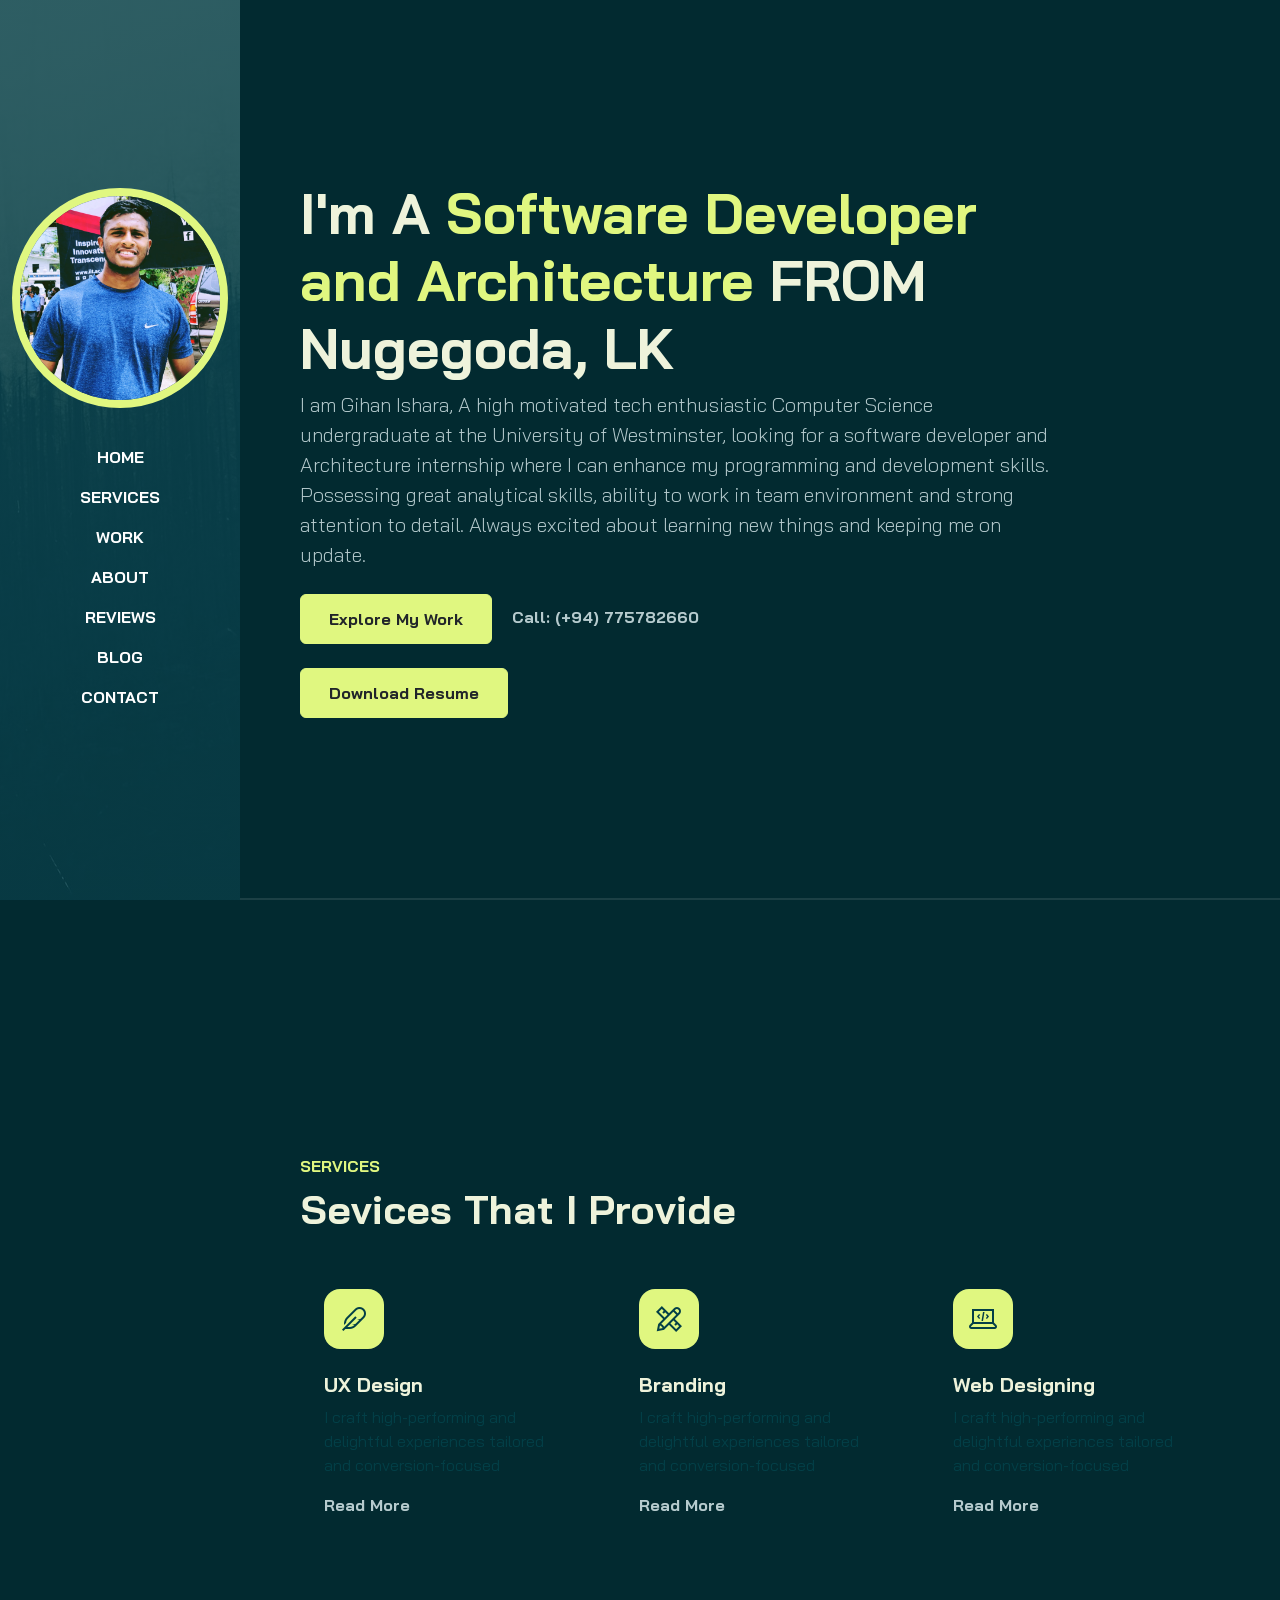
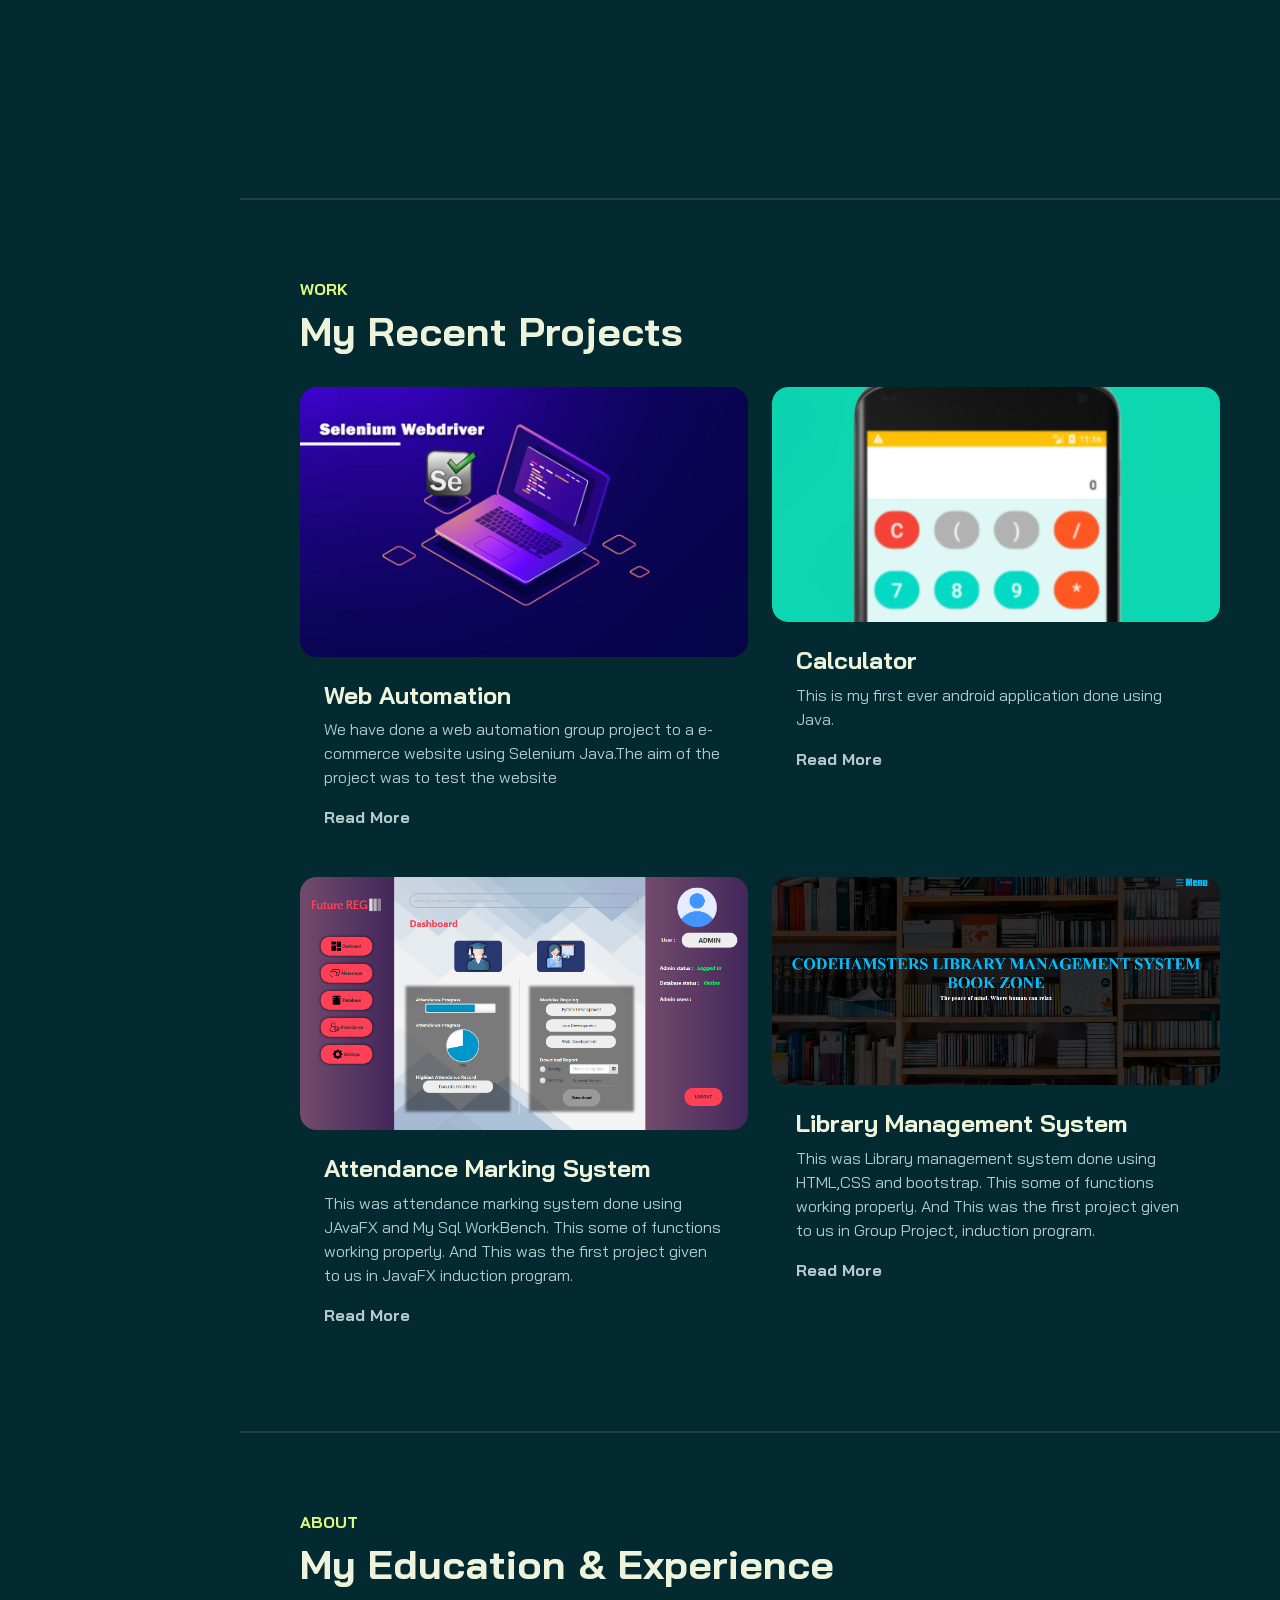
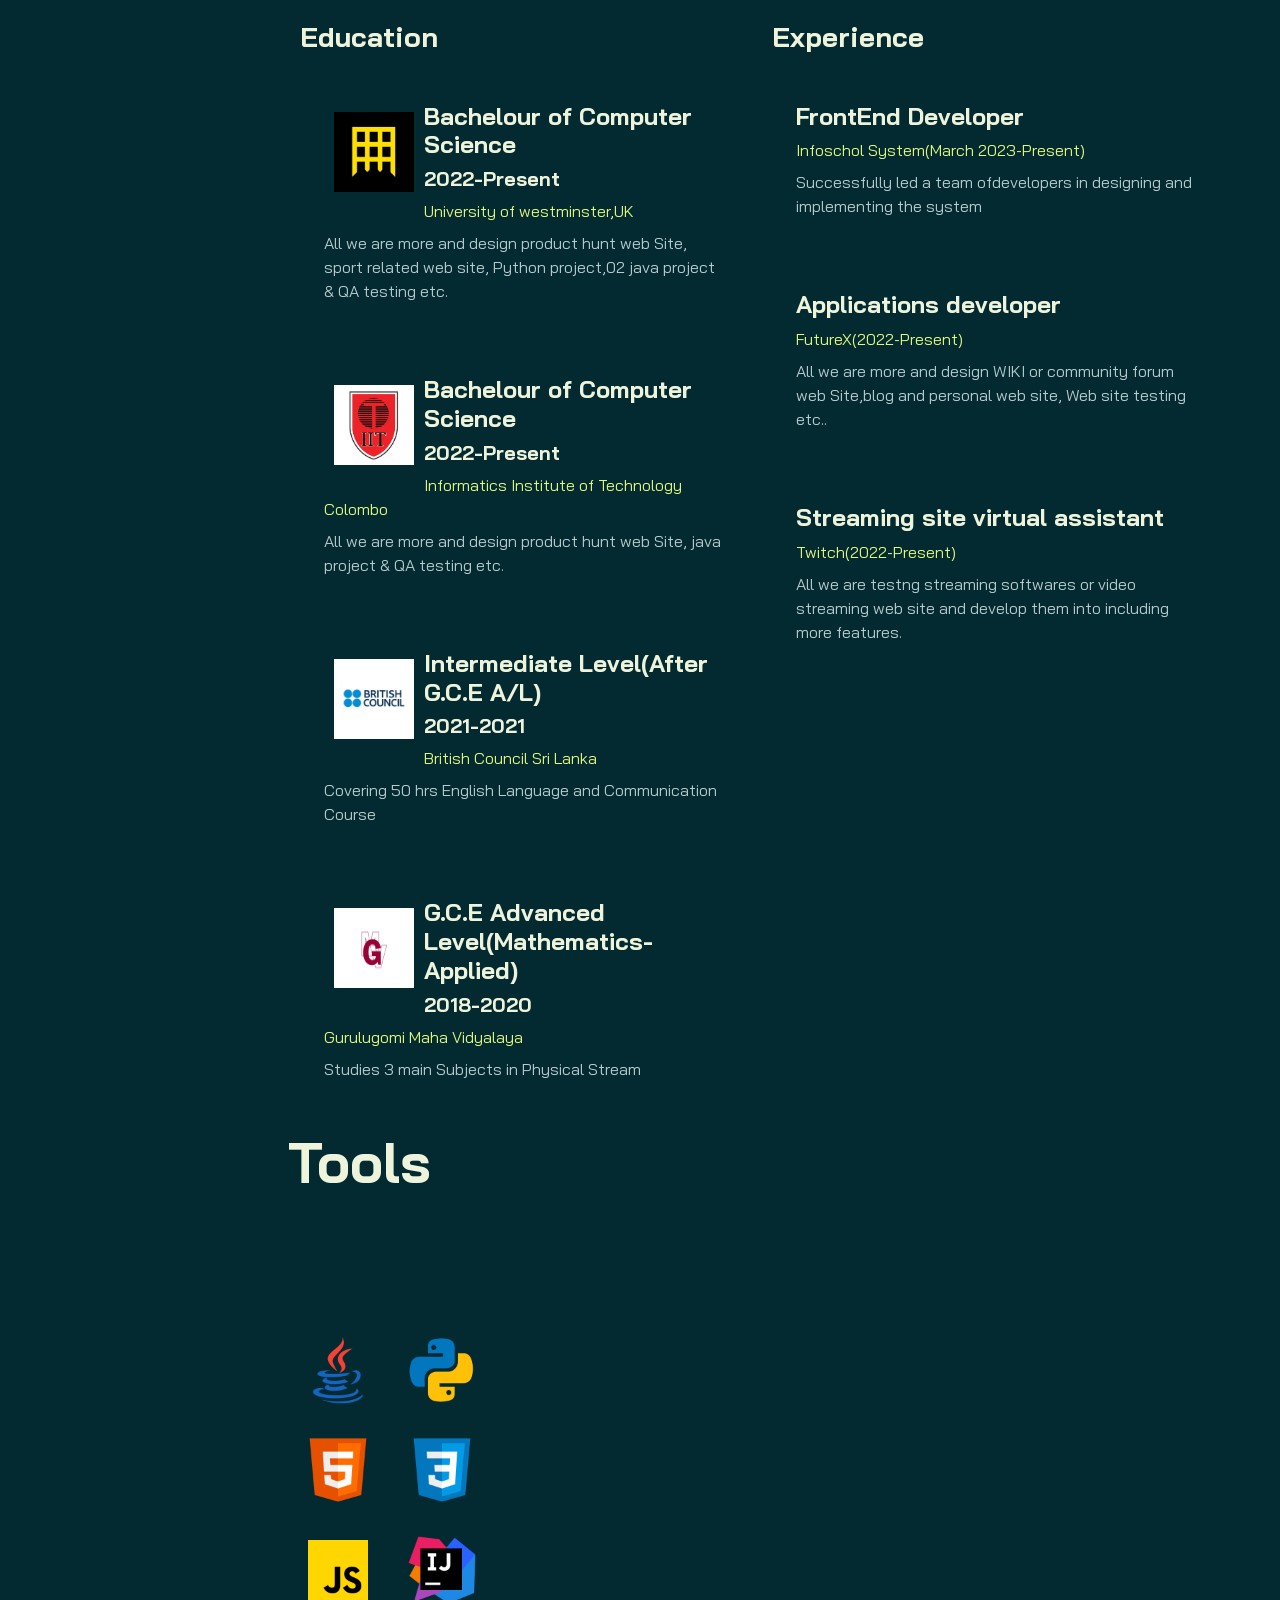
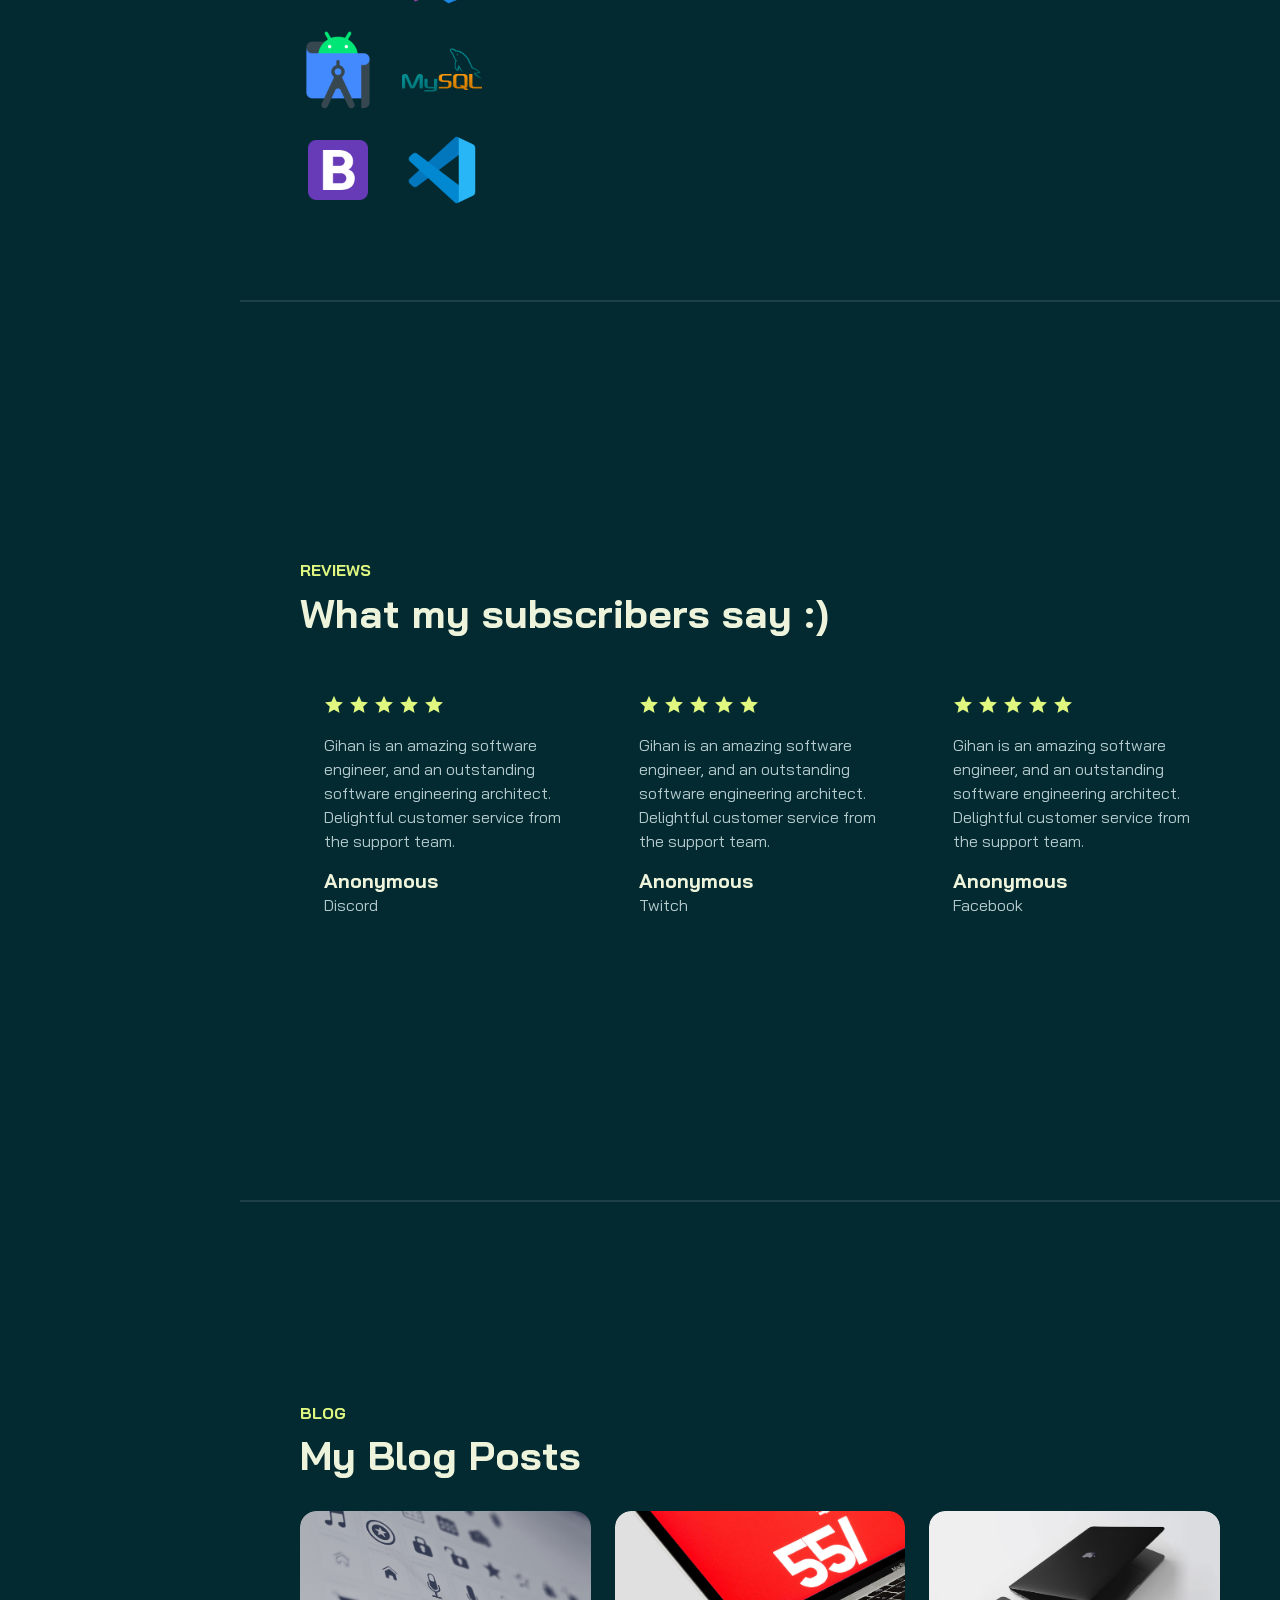
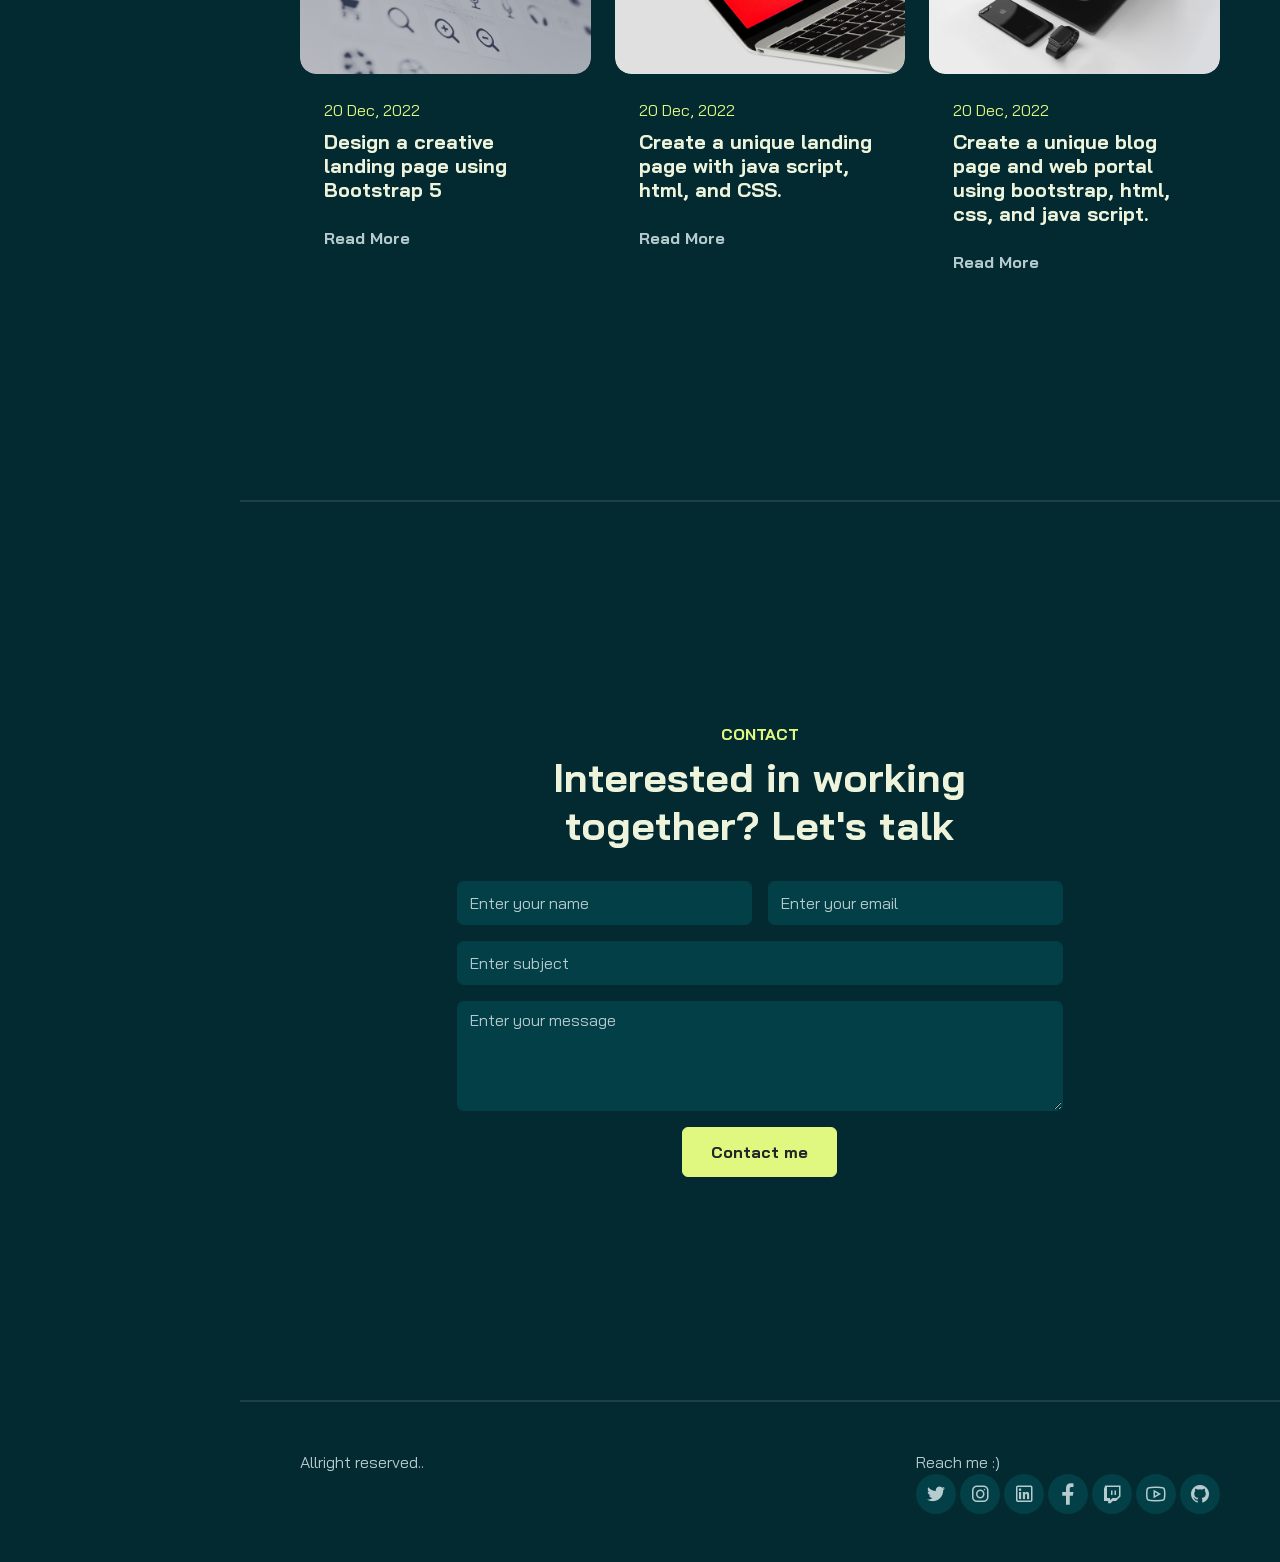
==== commit 9776de00: "Edit About section" ====
--- a/portfolio/index.html
+++ b/portfolio/index.html
@@ -270,16 +270,16 @@
 
                             <div class="col-12" data-aos="fade-up" data-aos-delay="600">
                                 <div class="bg-base2 p-4 rounded-4 shadow-effect">
+                                    <h4>FrontEnd Developer</h4>
+                                    <p class="text-brand mb-2">Infoschol System(March 2023-Present)</p>
+                                    <p class="mb-0">Successfully led a team ofdevelopers in designing and implementing the system</p>
+                                </div>
+                            </div>
+
+                            <div class="col-12" data-aos="fade-up" data-aos-delay="600">
+                                <div class="bg-base2 p-4 rounded-4 shadow-effect">
                                     <h4>Applications developer</h4>
                                     <p class="text-brand mb-2">FutureX(2022-Present)</p>
-                                    <p class="mb-0">All we are more and design product hunt web Site, java project & QA testing etc.</p>
-                                </div>
-                            </div>
-
-                            <div class="col-12" data-aos="fade-up" data-aos-delay="600">
-                                <div class="bg-base2 p-4 rounded-4 shadow-effect">
-                                    <h4>DevOps engineer</h4>
-                                    <p class="text-brand mb-2">Google(2022-Present)</p>
                                     <p class="mb-0">All we are more and design WIKI or community forum web Site,blog and personal web site, Web site testing etc..</p>
                                 </div>
                             </div>
@@ -303,7 +303,7 @@
             <div class="col-lg-10">
                 <h1 class="display-4 fw-bold" data-aos="fade-up">Tools </h1><br>
                 <P class="lead mt-2 mb-4" data-aos="fade-up" data-aos-delay="300">These are the tools that I have been using for now
-                     to do various projects in Software development,Web development and mobile application development</P>
+                     to do various projects in Software Development,Web Development and Mobile Application Development</P>
 
                      <div class="col-md-4" data-aos="fade-up" data-aos-delay="300">
                         <div class="card-custom rounded-4 bg-base2 shadow-effect">
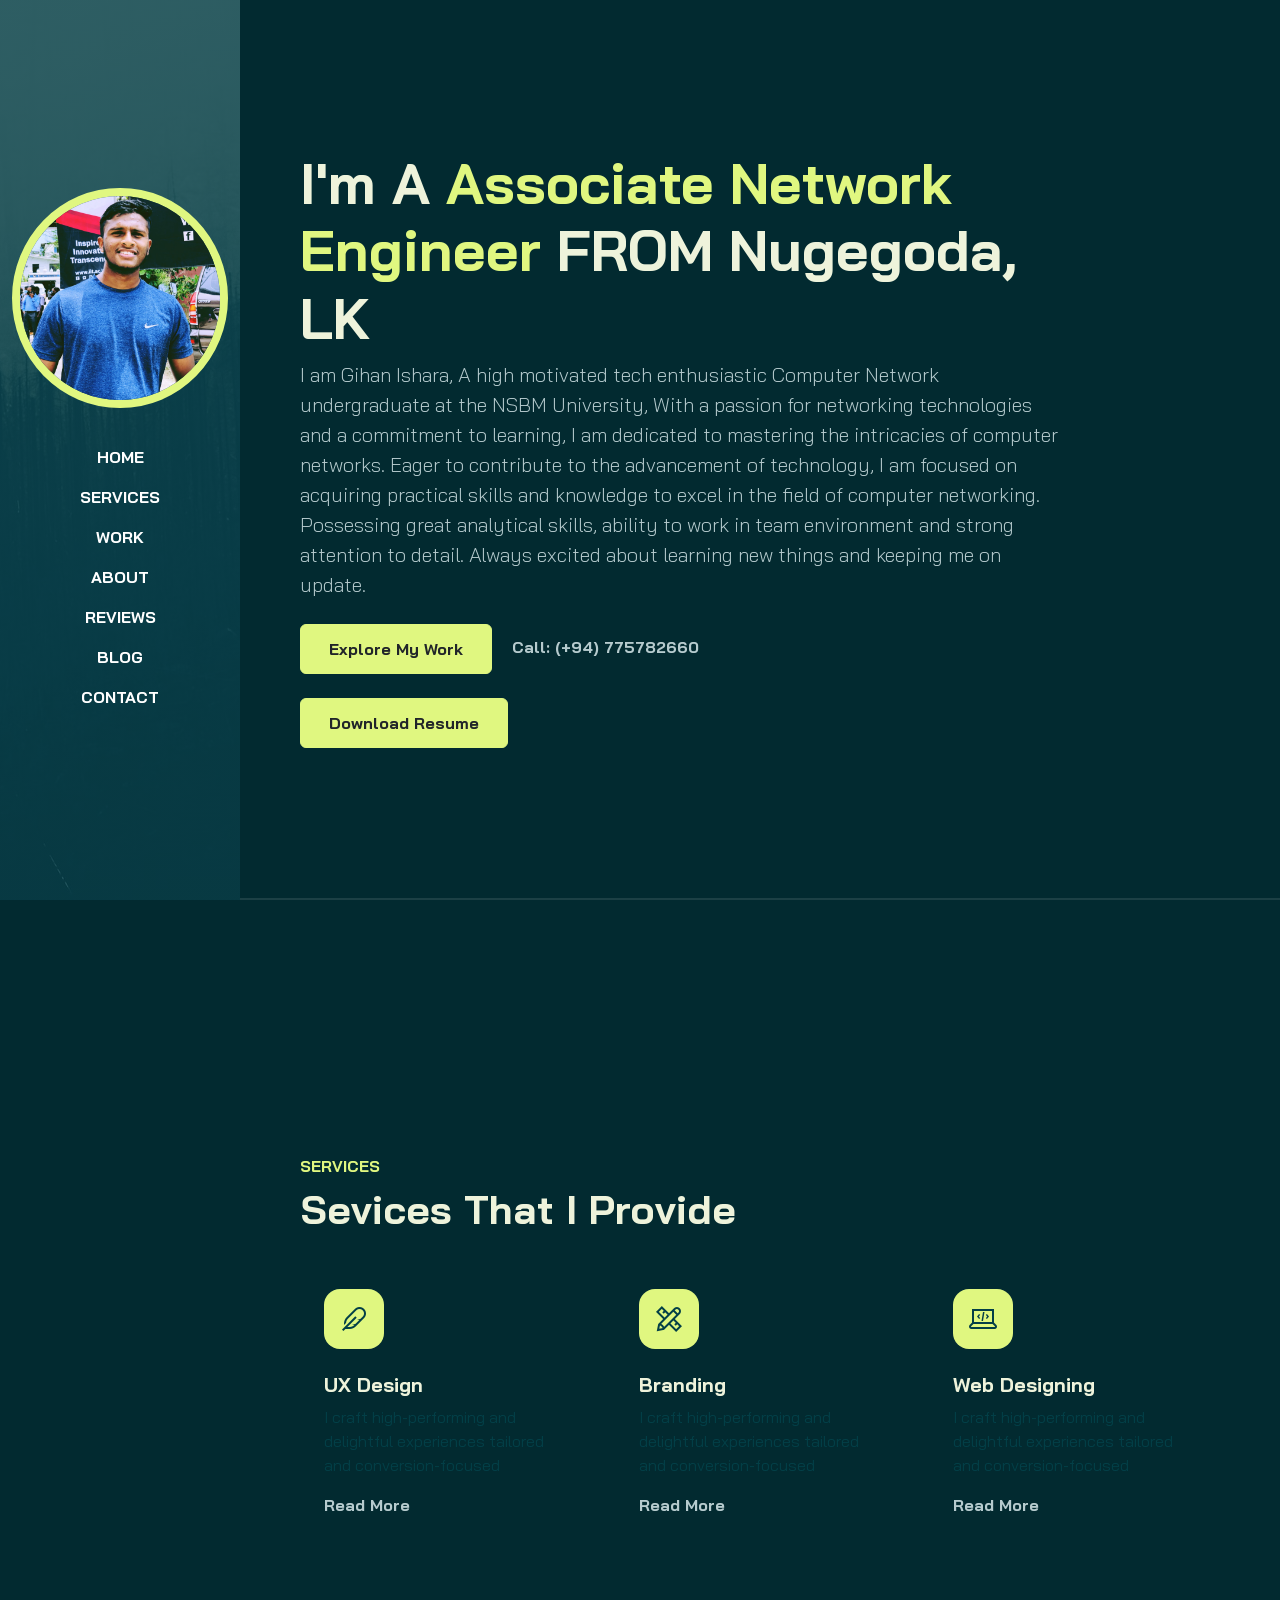
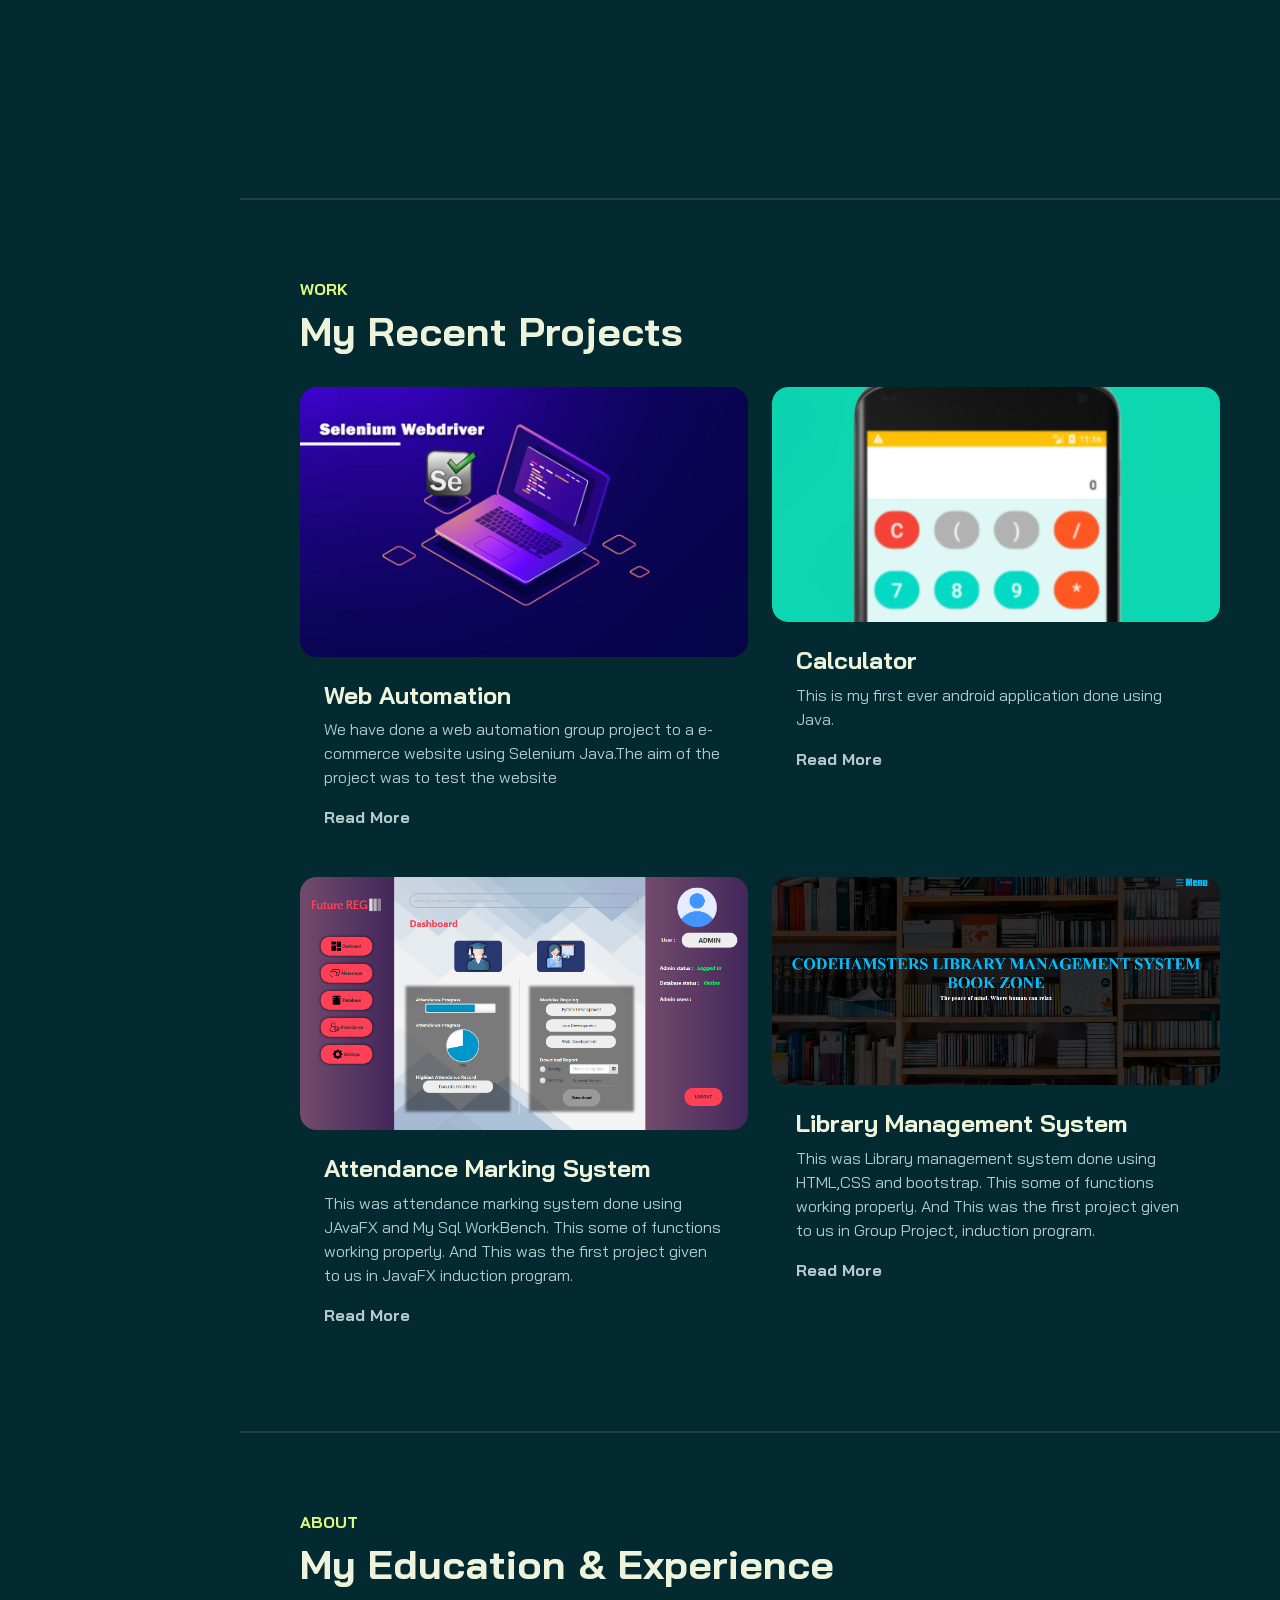
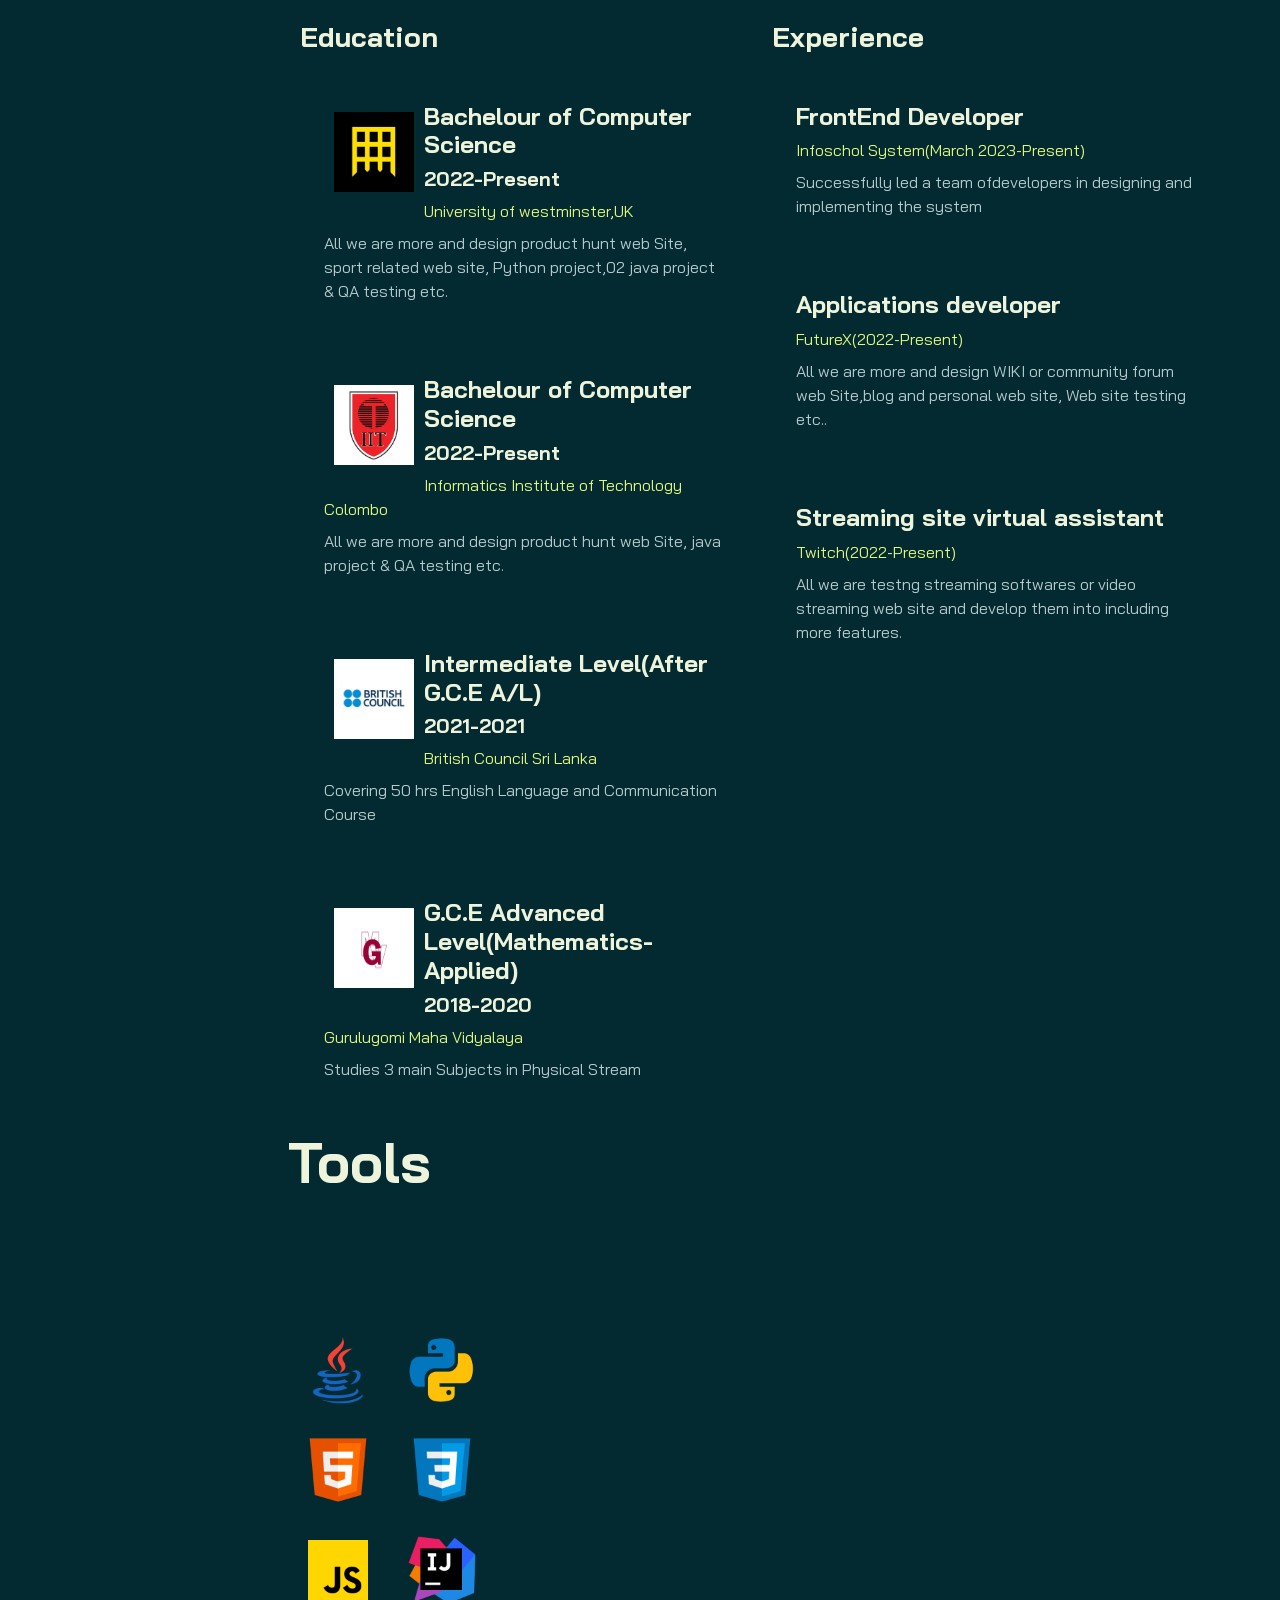
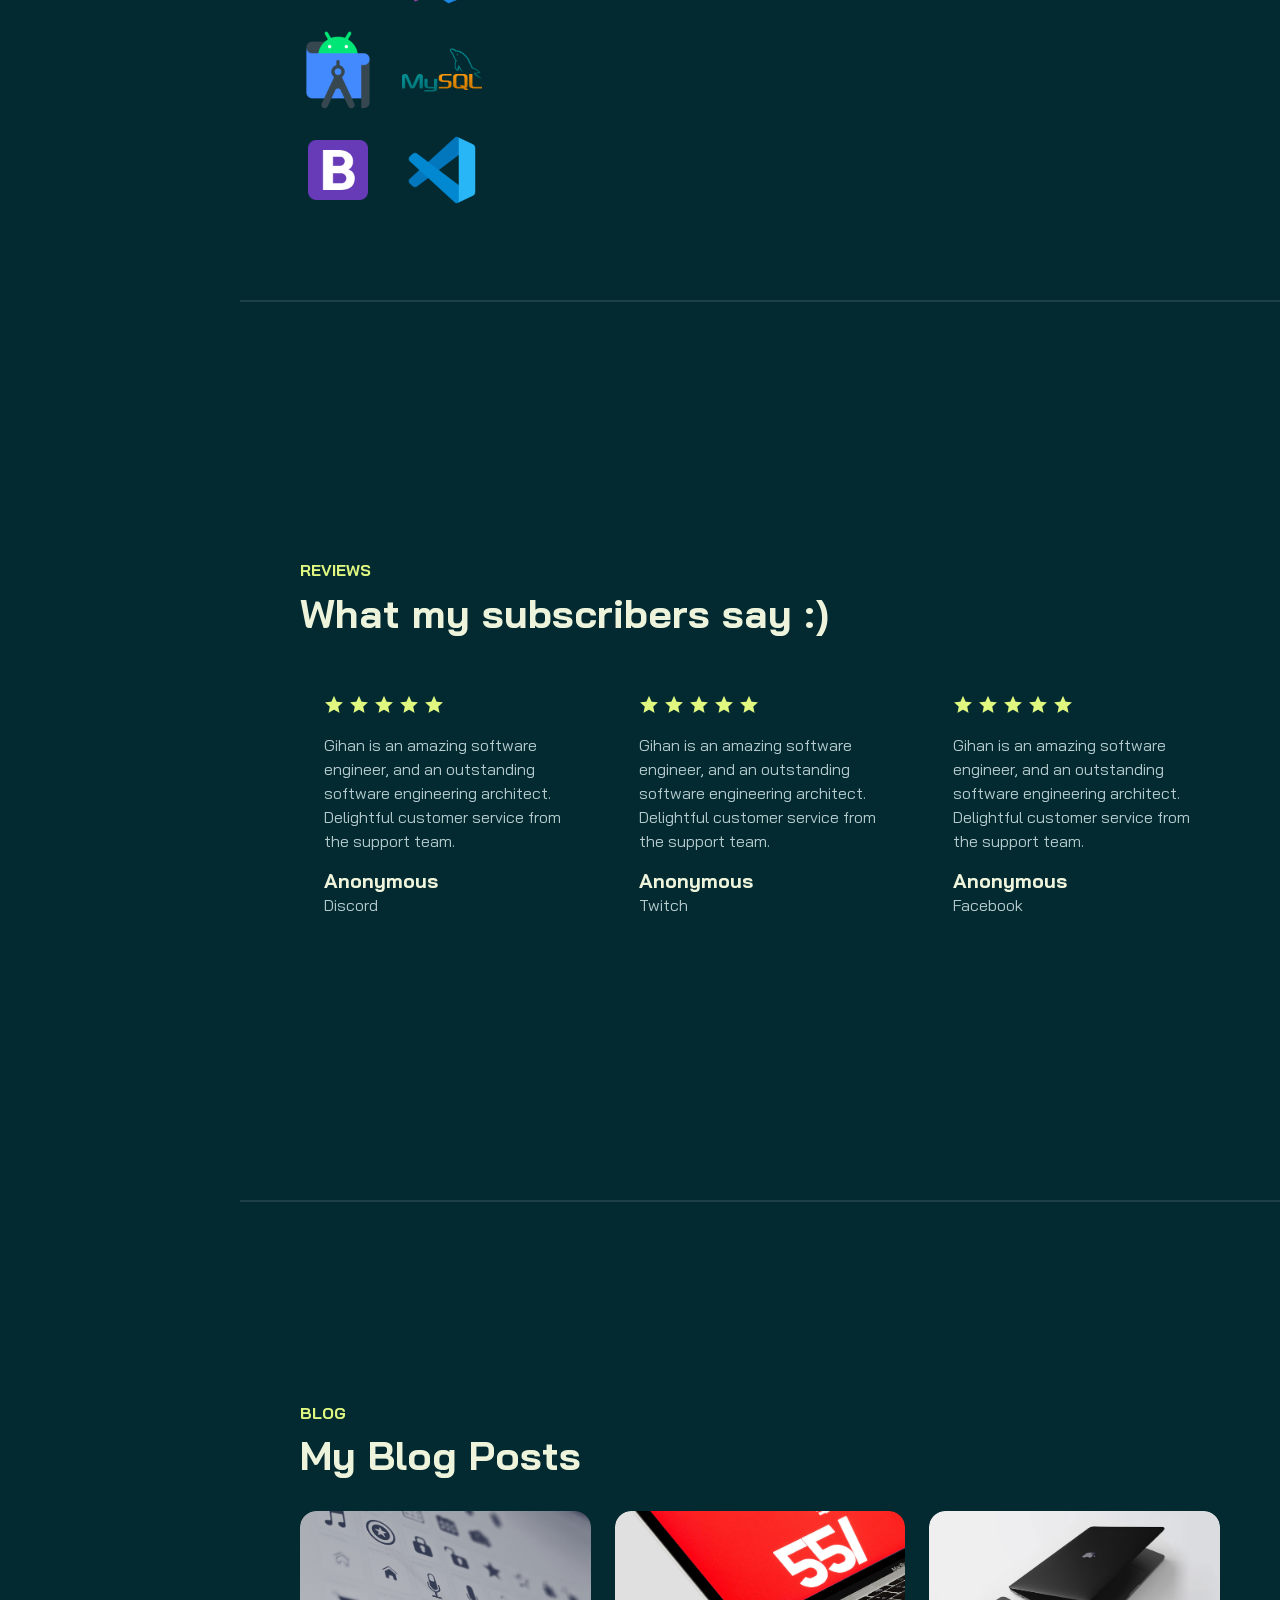
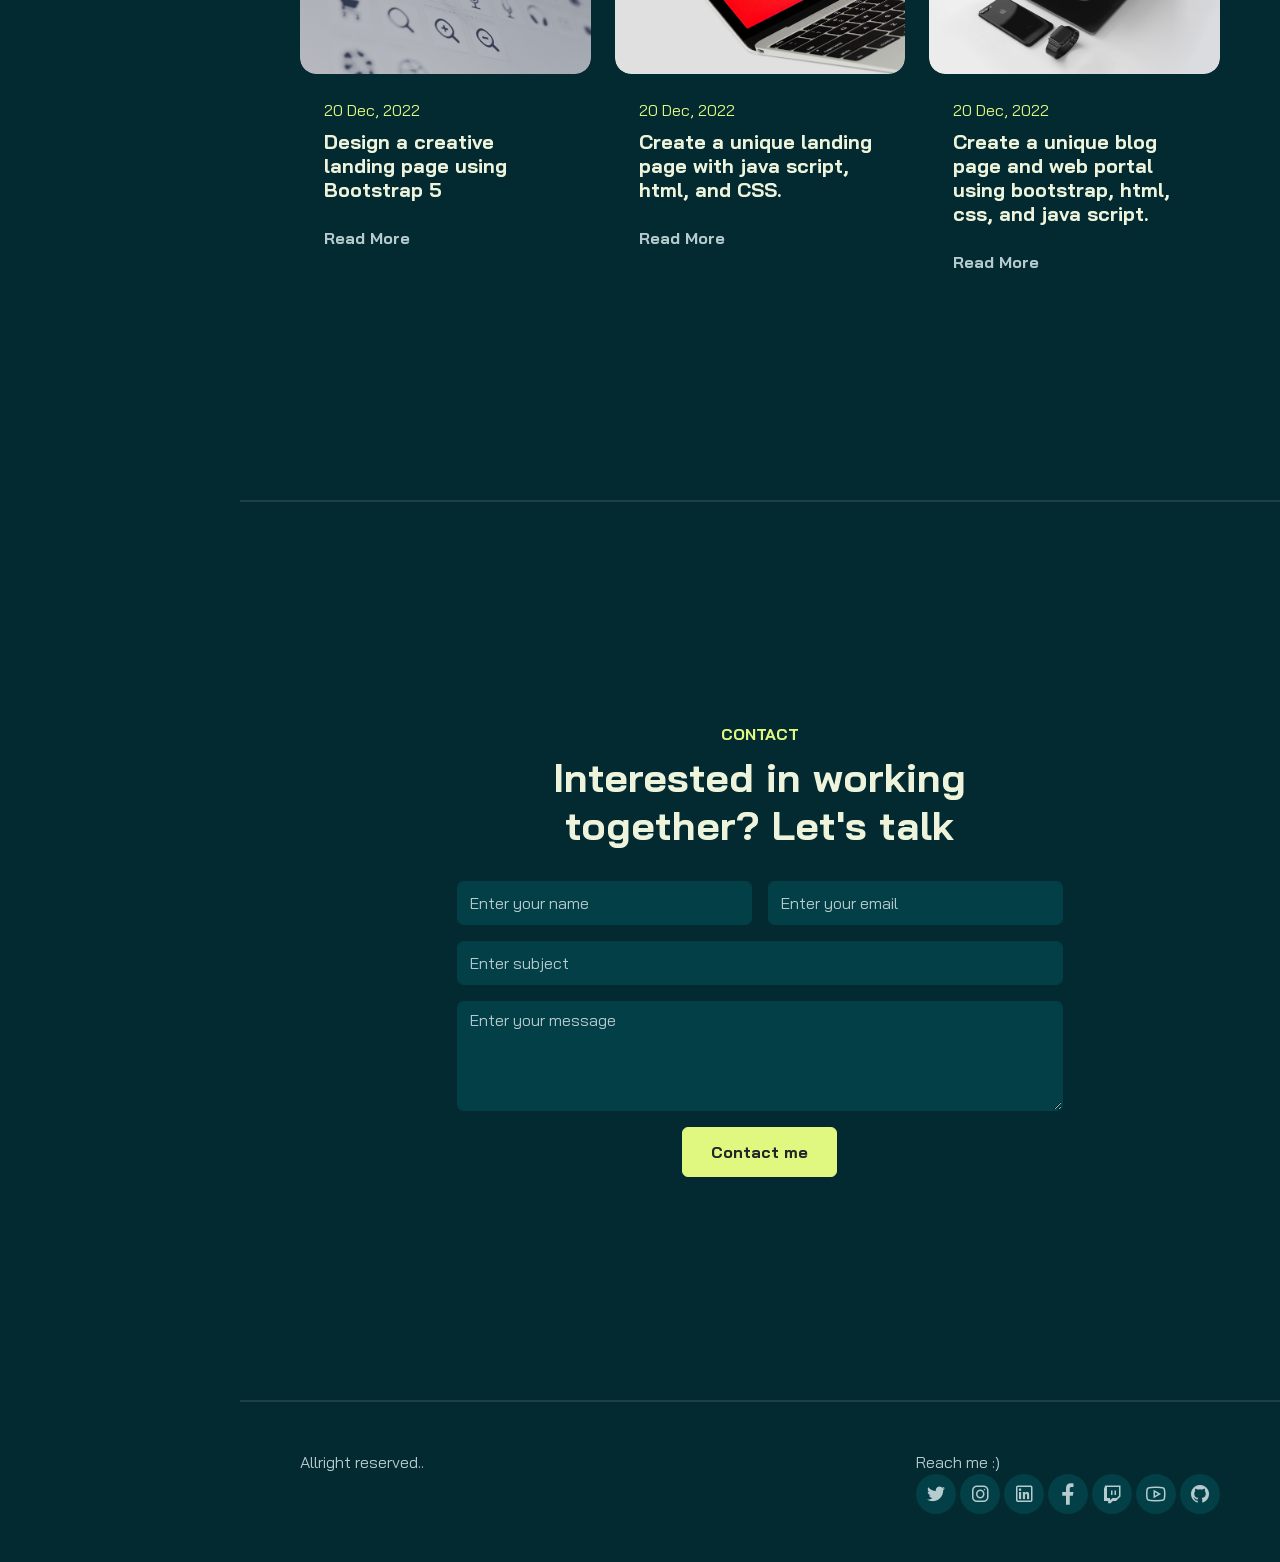
==== commit 372595dd: "Change the profile desc" ====
--- a/portfolio/index.html
+++ b/portfolio/index.html
@@ -63,10 +63,10 @@
             <div class="container">
                 <div class="row">
                     <div class="col-lg-10">
-                        <h1 class="display-4 fw-bold" data-aos="fade-up"> I'm A <span class="text-brand">Software Developer and Architecture</span> FROM Nugegoda, LK</h1>
-                        <P class="lead mt-2 mb-4" data-aos="fade-up" data-aos-delay="300">I am Gihan Ishara, A high motivated tech enthusiastic Computer Science undergraduate at the University of Westminster,
-                            looking for a software developer and Architecture internship where I can enhance my programming and development skills. Possessing great analytical skills, ability to work in team environment and strong attention to detail.
-                            Always excited about learning new things and keeping me on update.
+                        <h1 class="display-4 fw-bold" data-aos="fade-up"> I'm A <span class="text-brand">Associate Network Engineer</span> FROM Nugegoda, LK</h1>
+                        <P class="lead mt-2 mb-4" data-aos="fade-up" data-aos-delay="300">I am Gihan Ishara, A high motivated tech enthusiastic Computer Network undergraduate at the NSBM University,
+                           With a passion for networking technologies and a commitment to learning, I am dedicated to mastering the intricacies of computer networks. Eager to contribute to the advancement of technology, I am focused on acquiring practical skills and knowledge to excel in the field of computer networking.
+                           Possessing great analytical skills, ability to work in team environment and strong attention to detail. Always excited about learning new things and keeping me on update.
                         </P>
                         <div data-aos="fade-up" data-aos-delay="600">
                             <a href="#work" class="btn btn-brand me-3">Explore My Work</a>
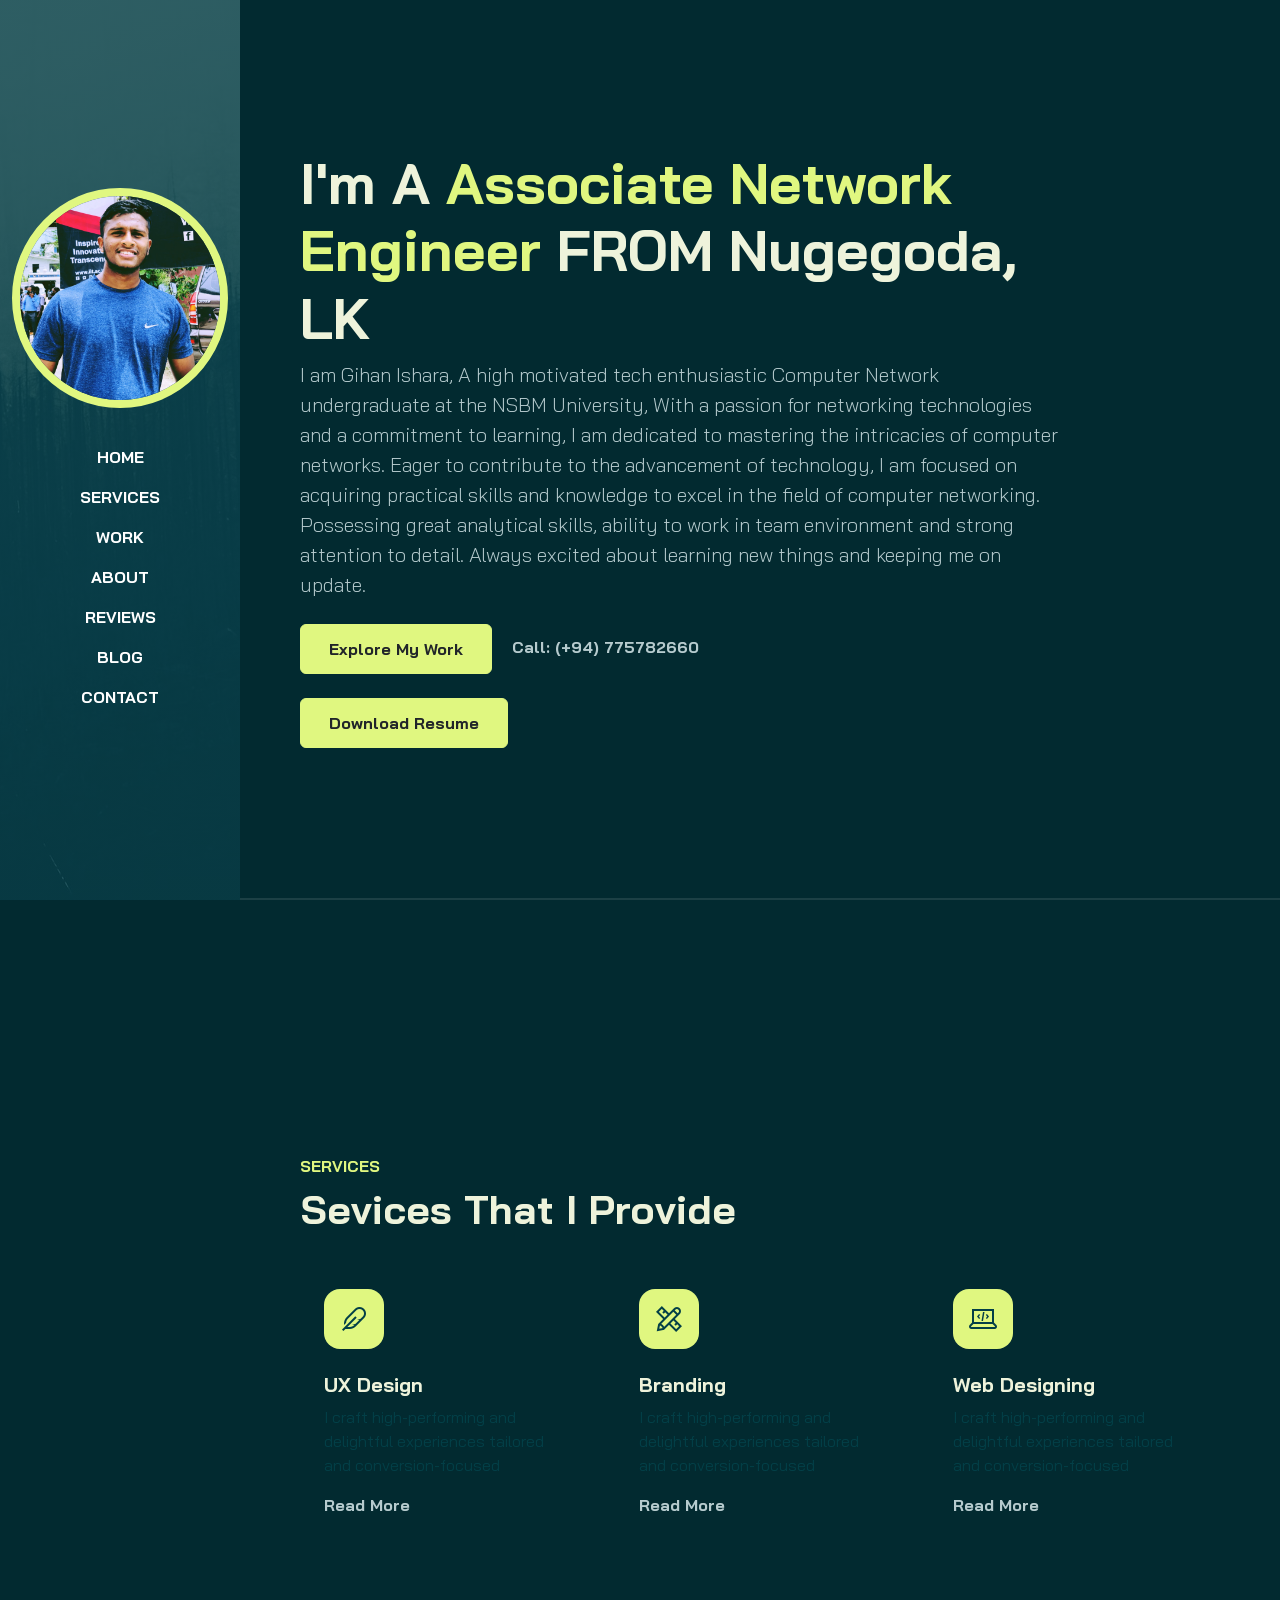
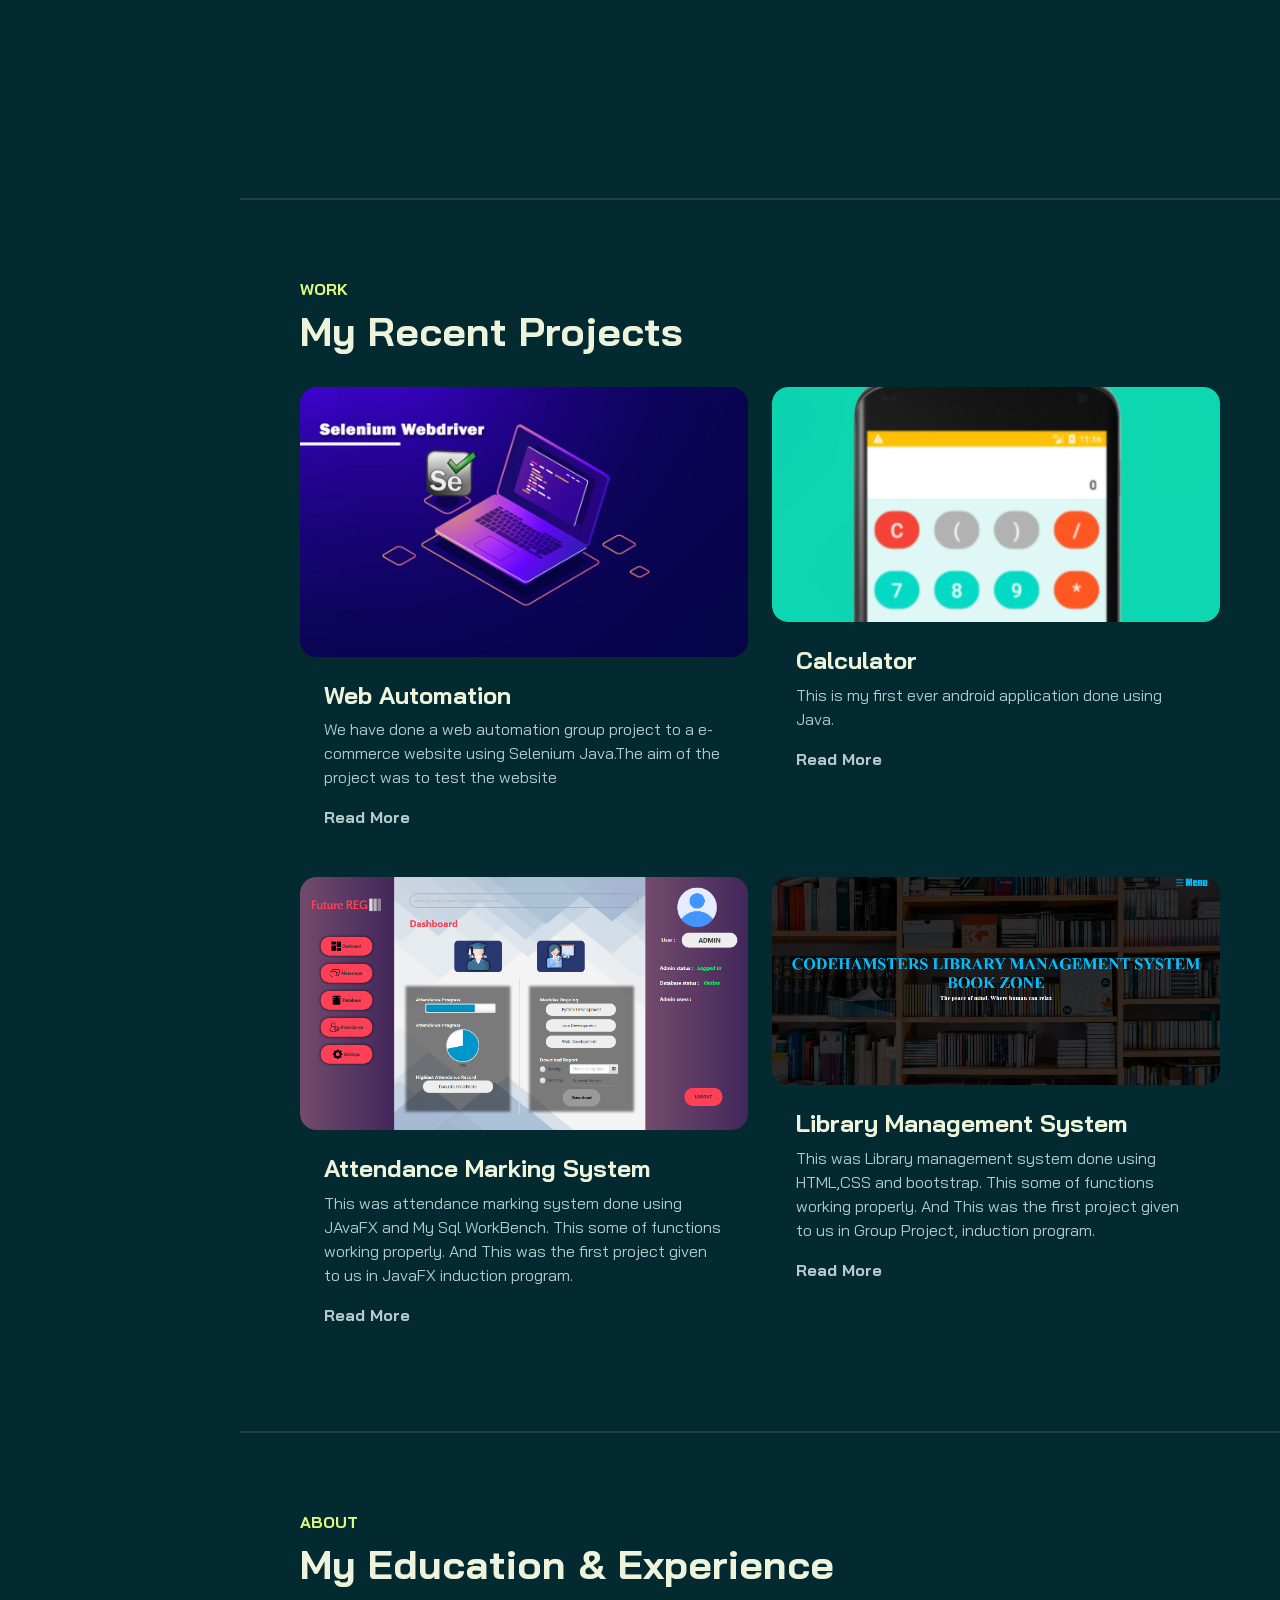
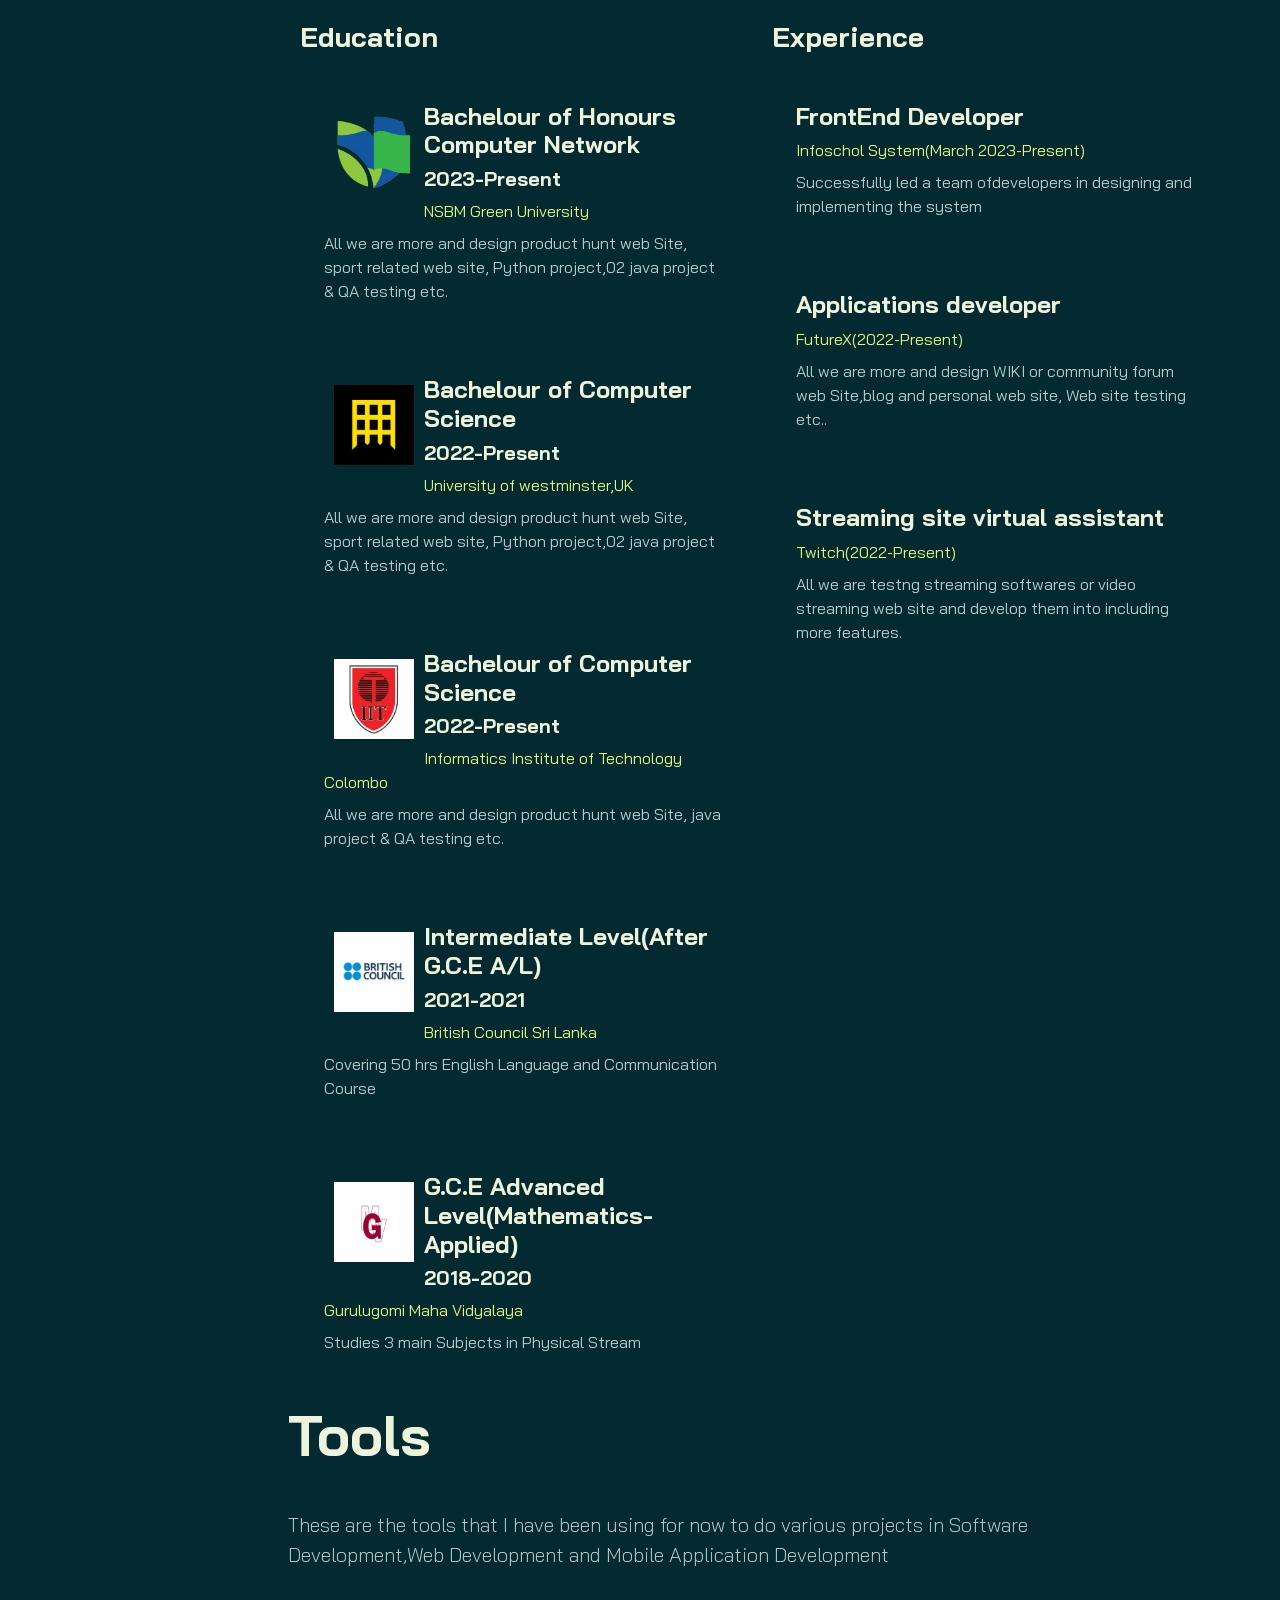
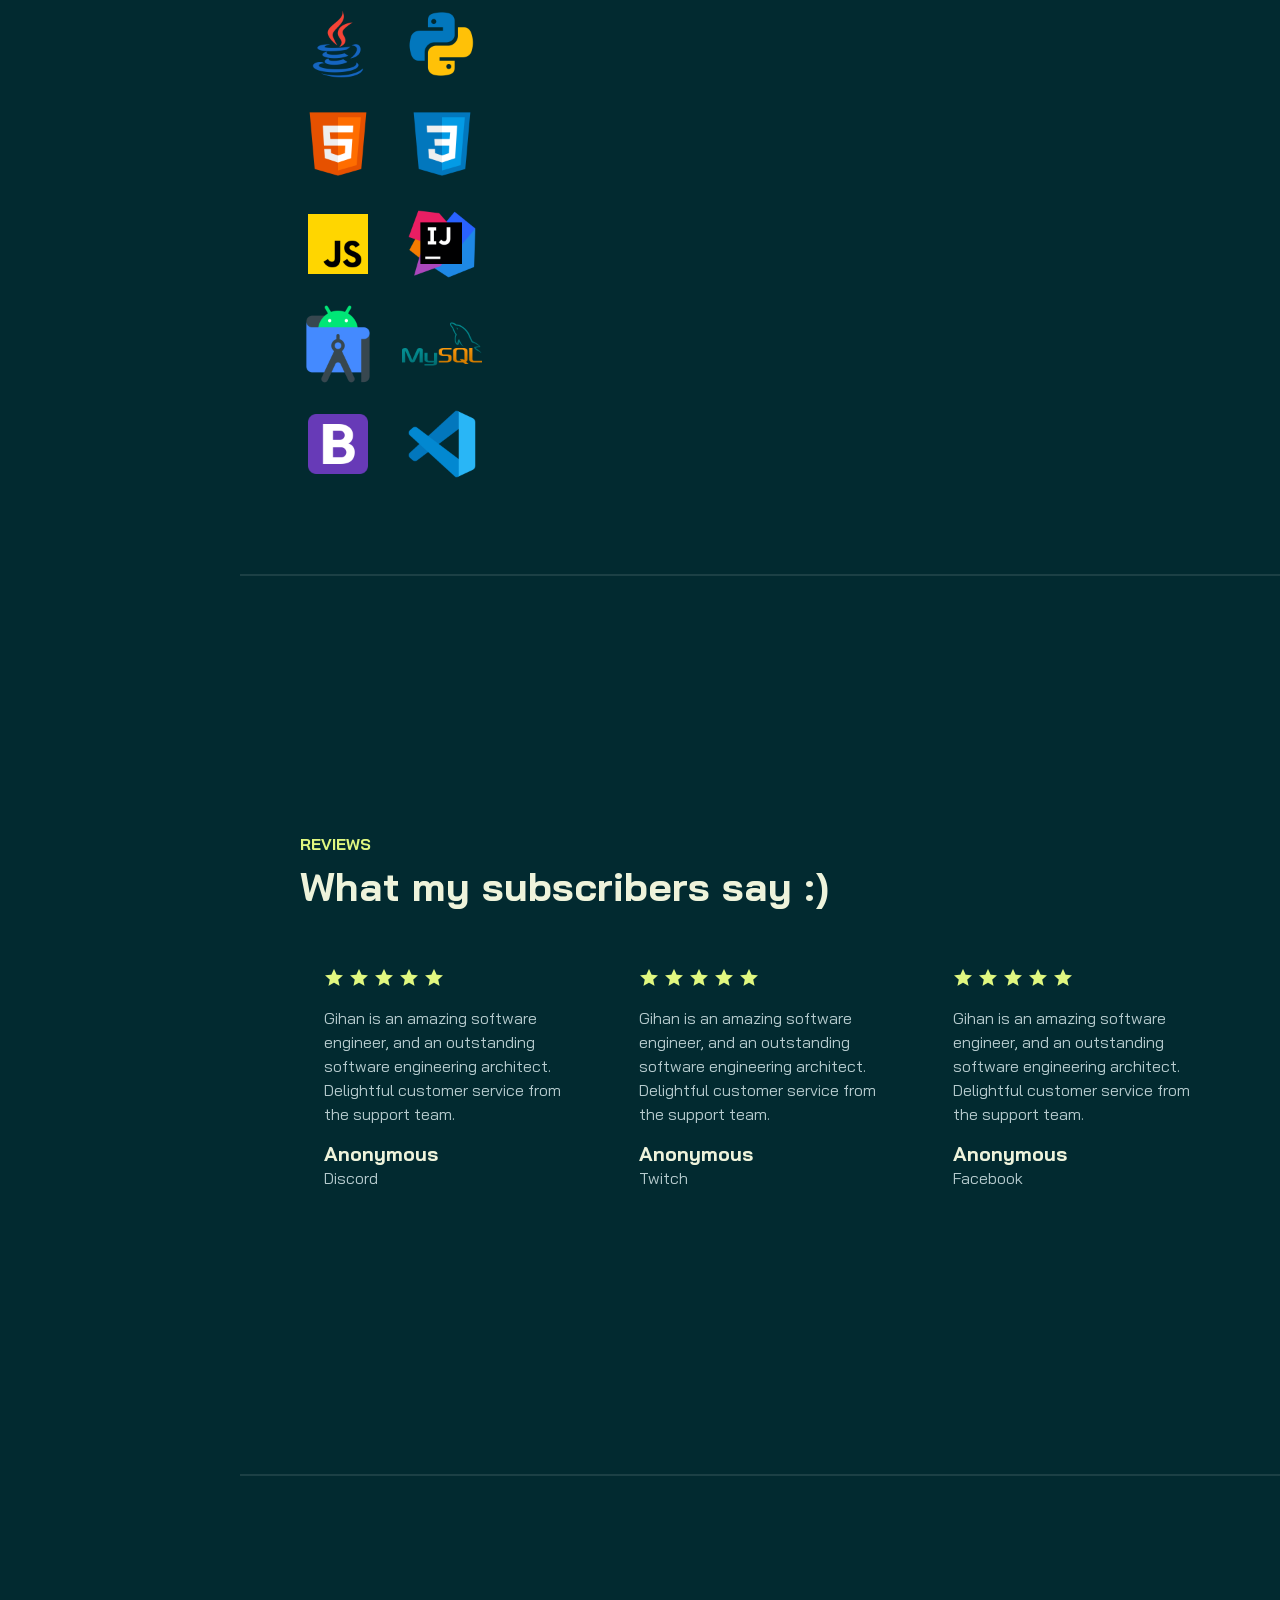
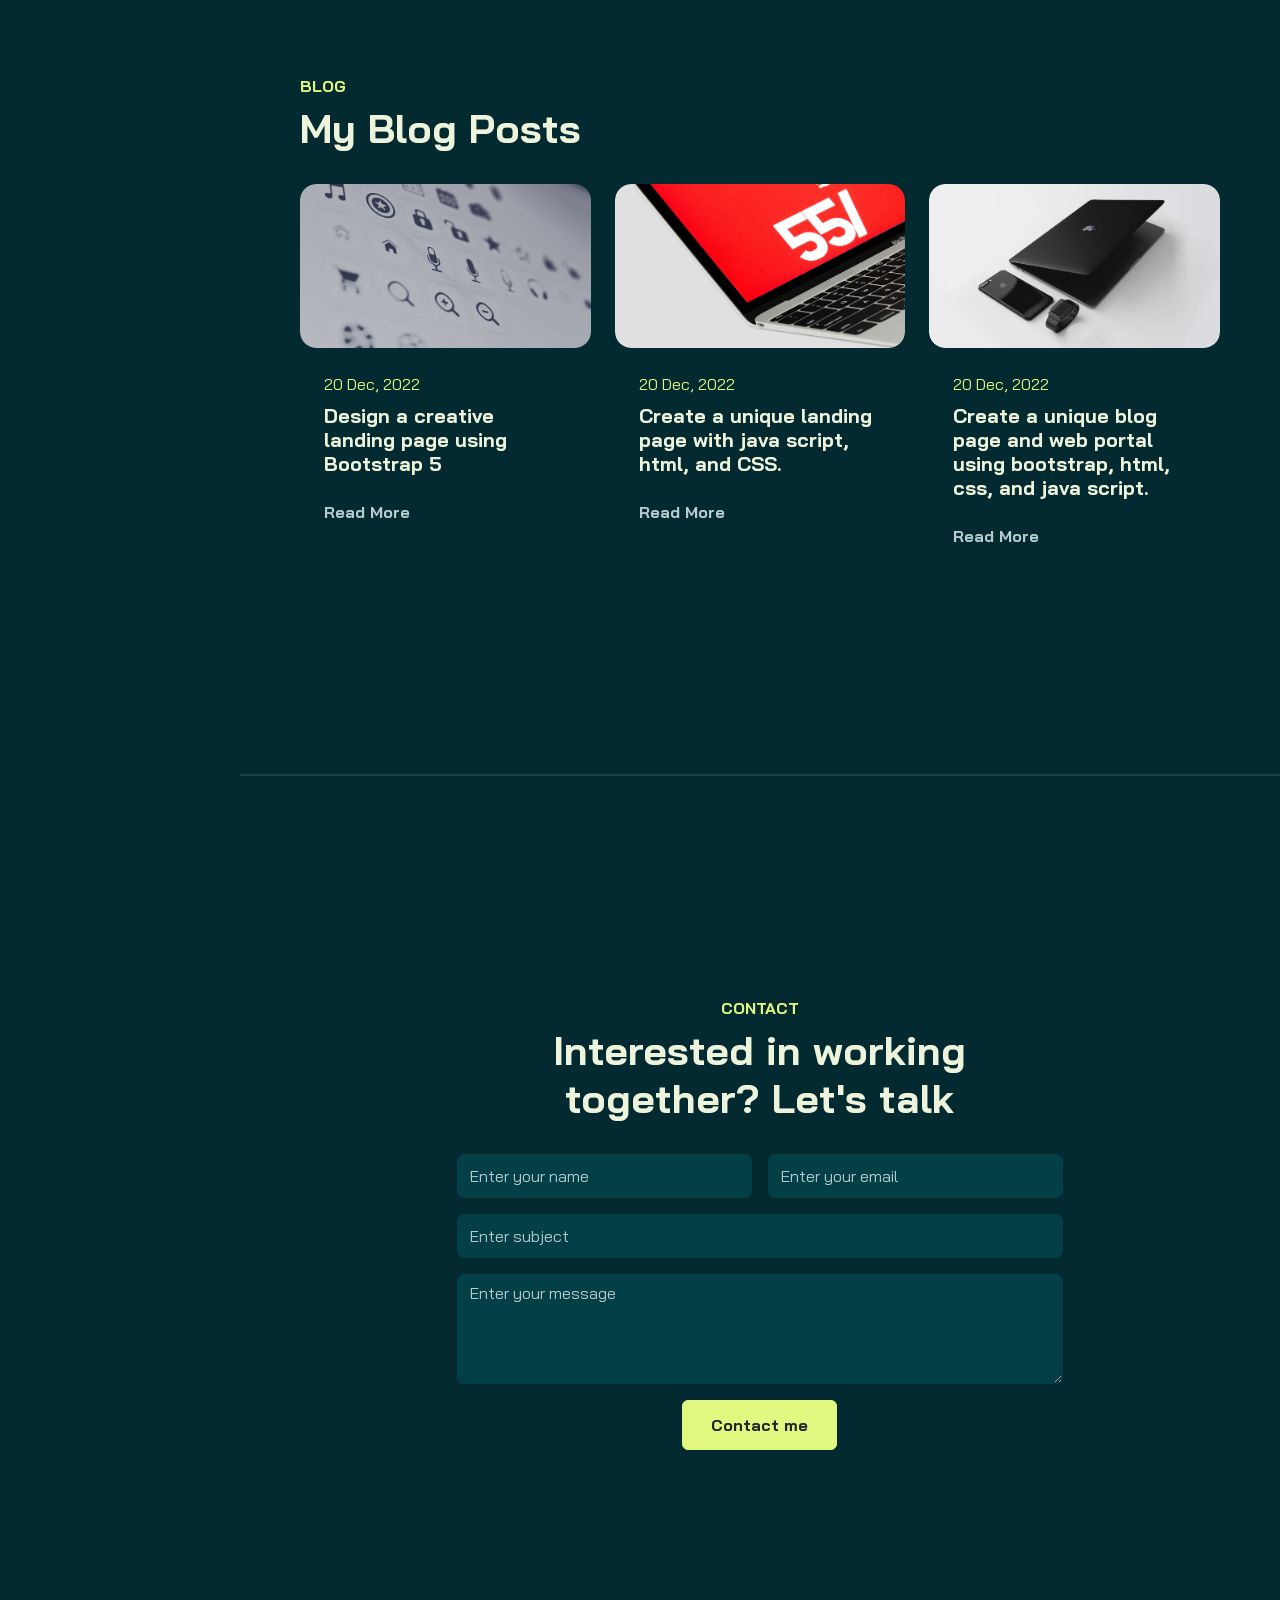
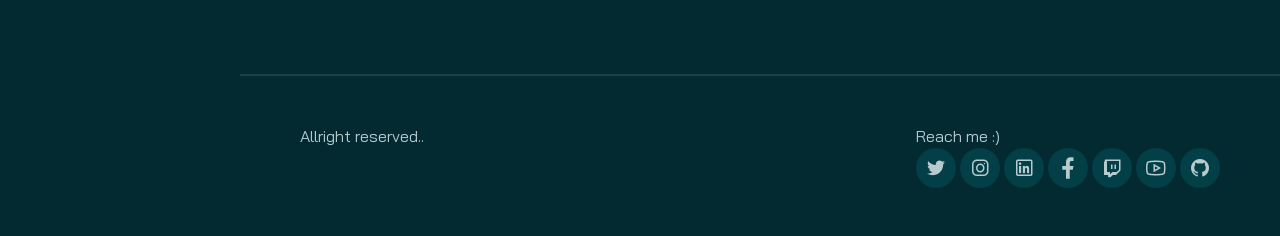
==== commit 96e38423: "Add education" ====
--- a/portfolio/index.html
+++ b/portfolio/index.html
@@ -222,6 +222,16 @@
                         <div class="row gy-4">
                             <div class="col-12" data-aos="fade-up" data-aos-delay="600">
                                 <div class="bg-base2 p-4 rounded-4 shadow-effect">
+                                    <img src="./assets/images/NSBM.png" class="rounded" alt="">
+                                    <h4>Bachelour of Honours Computer Network</h4>
+                                    <h5>2023-Present</h5>
+                                    <p class="text-brand mb-2">NSBM Green University</p>
+                                    <p class="mb-0">All we are more and design product hunt web Site, sport related web site, Python project,02 java project & QA testing etc.</p>
+                                </div>
+                            </div>
+
+                            <div class="col-12" data-aos="fade-up" data-aos-delay="600">
+                                <div class="bg-base2 p-4 rounded-4 shadow-effect">
                                     <img src="./assets/images/Westminster.jpg" class="rounded" alt="">
                                     <h4>Bachelour of Computer Science</h4>
                                     <h5>2022-Present</h5>
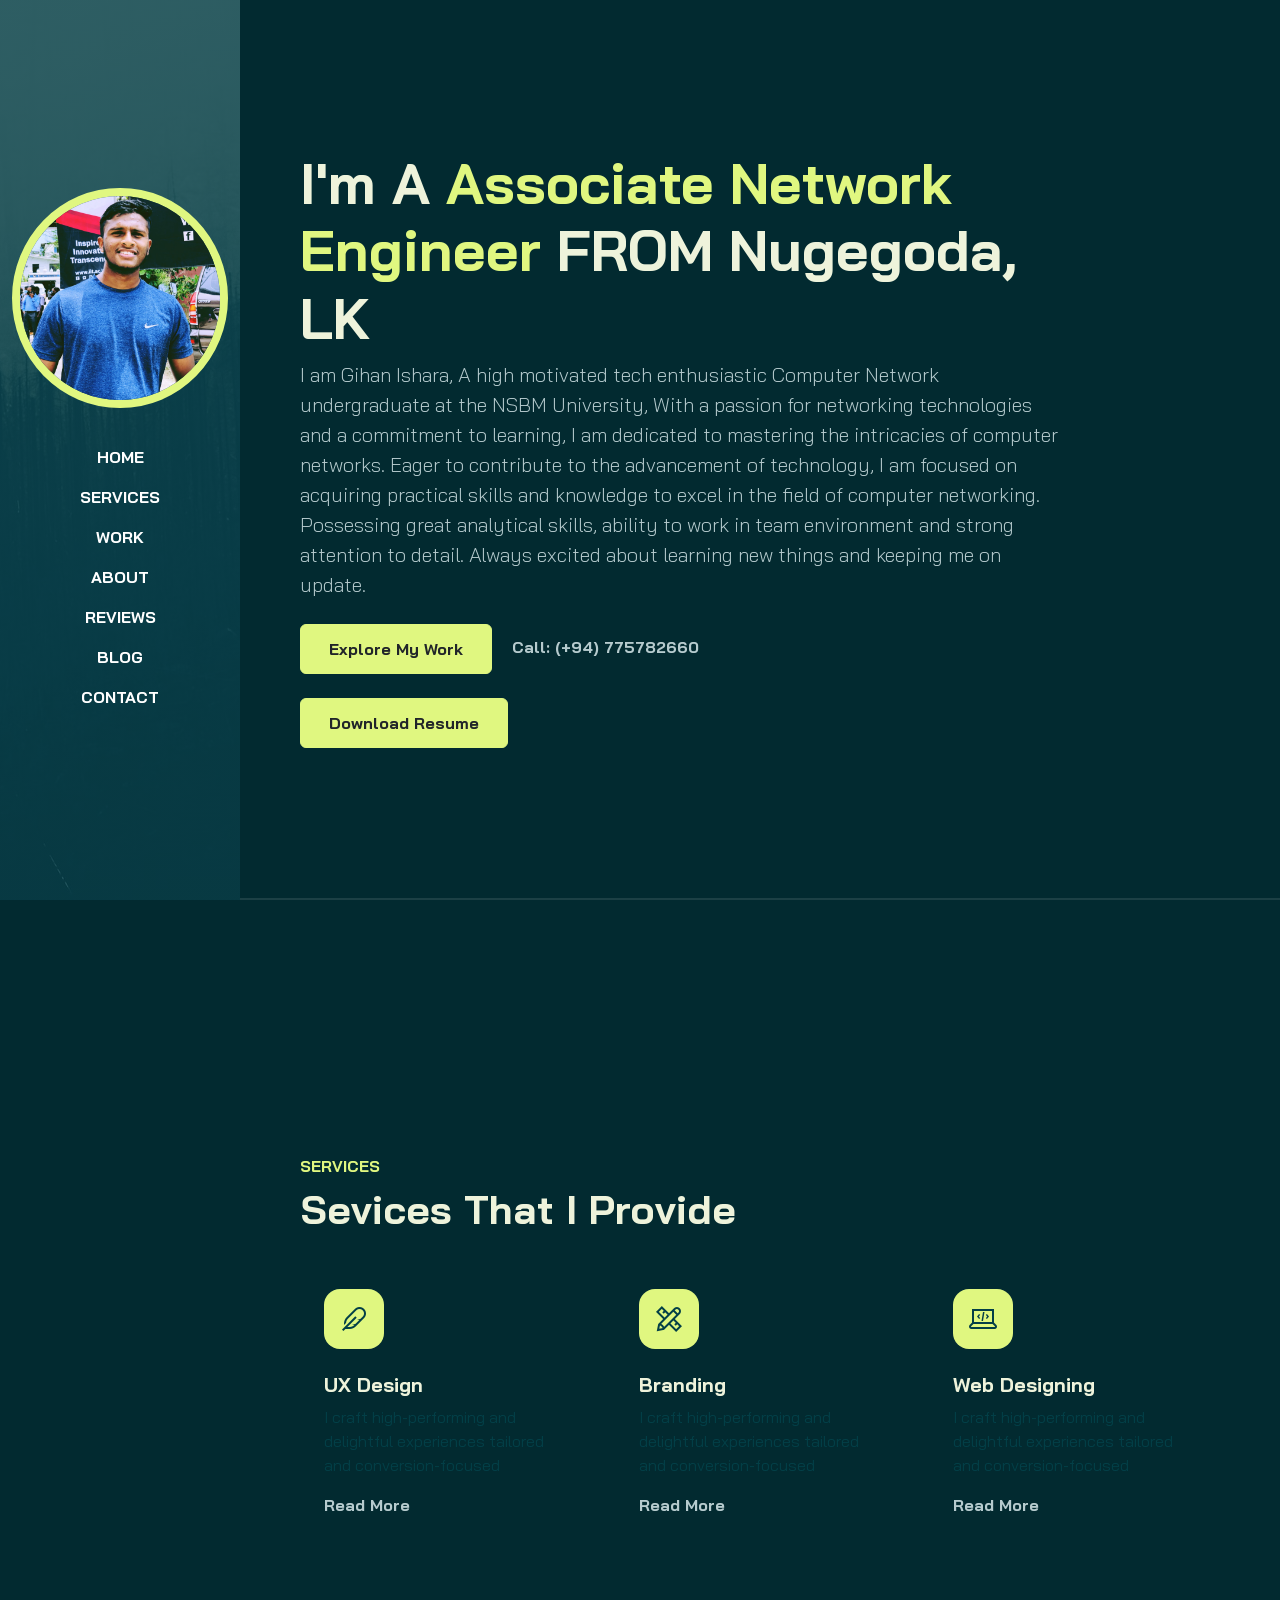
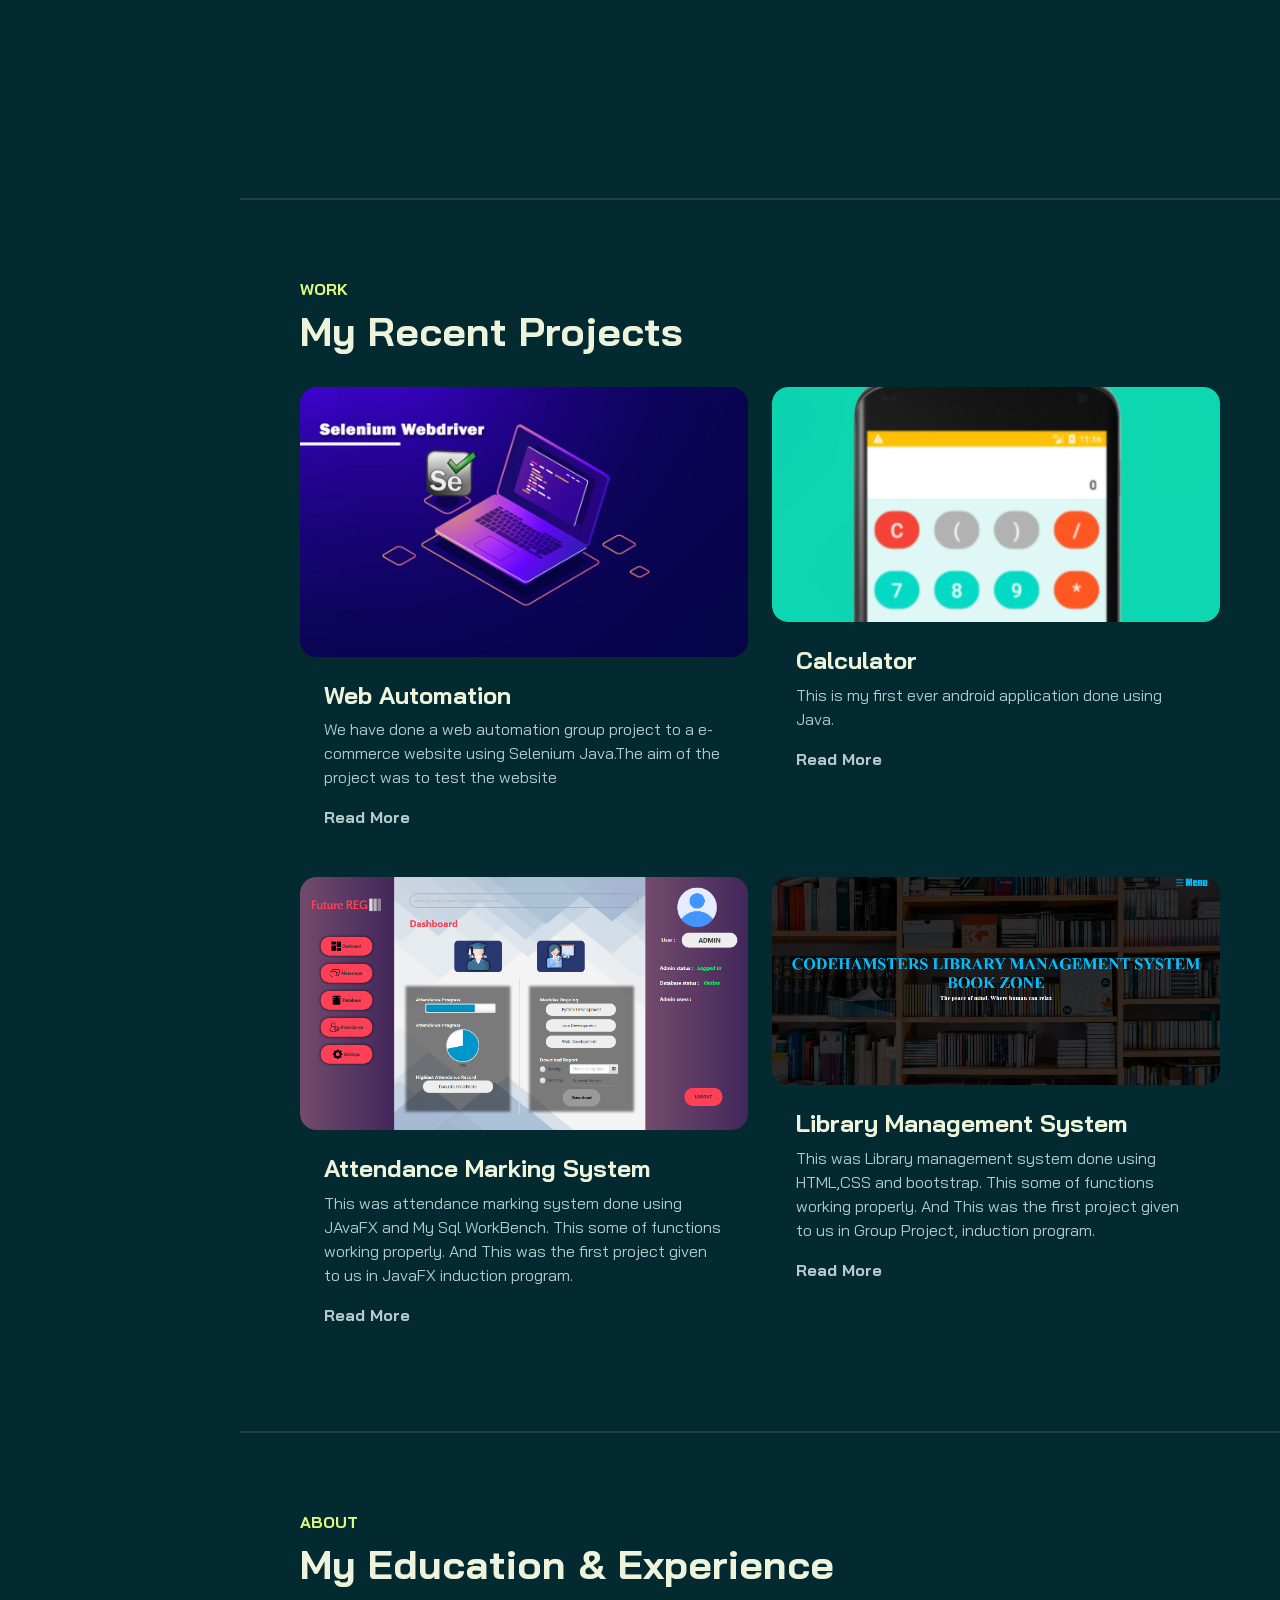
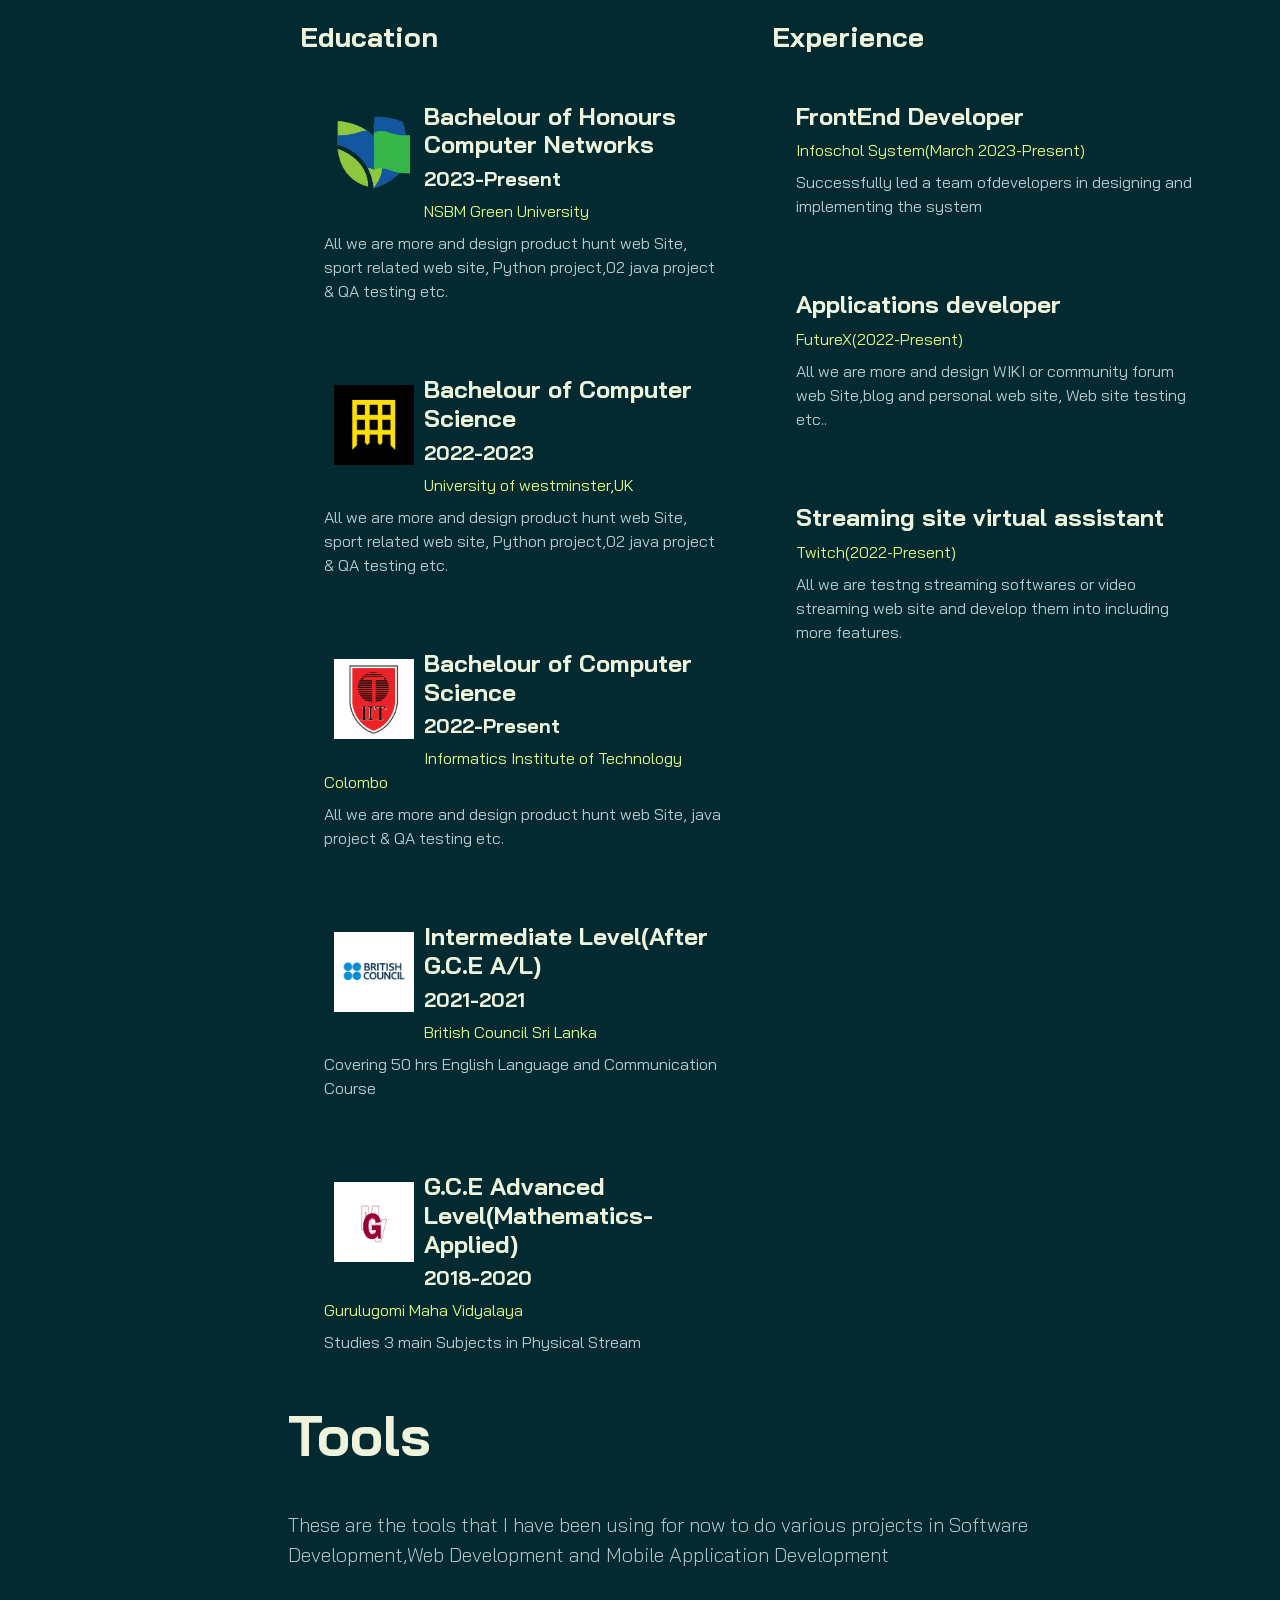
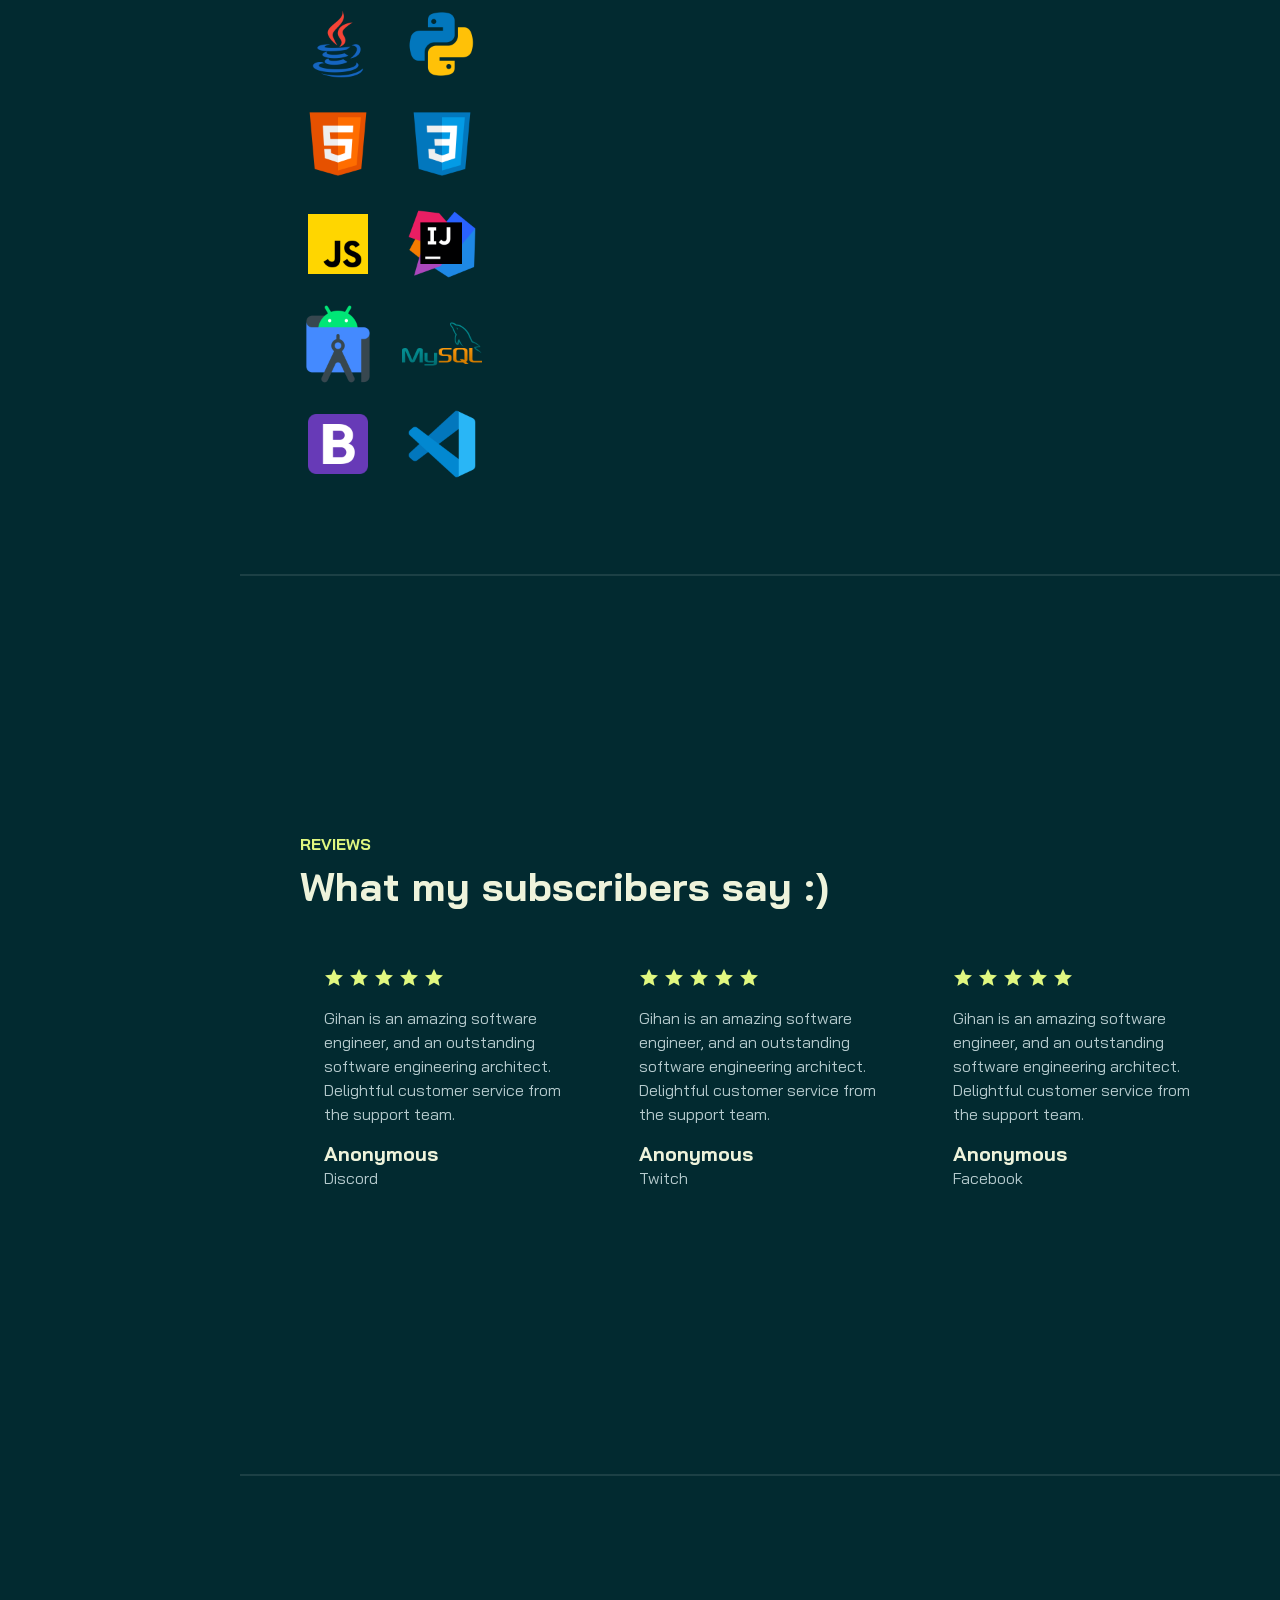
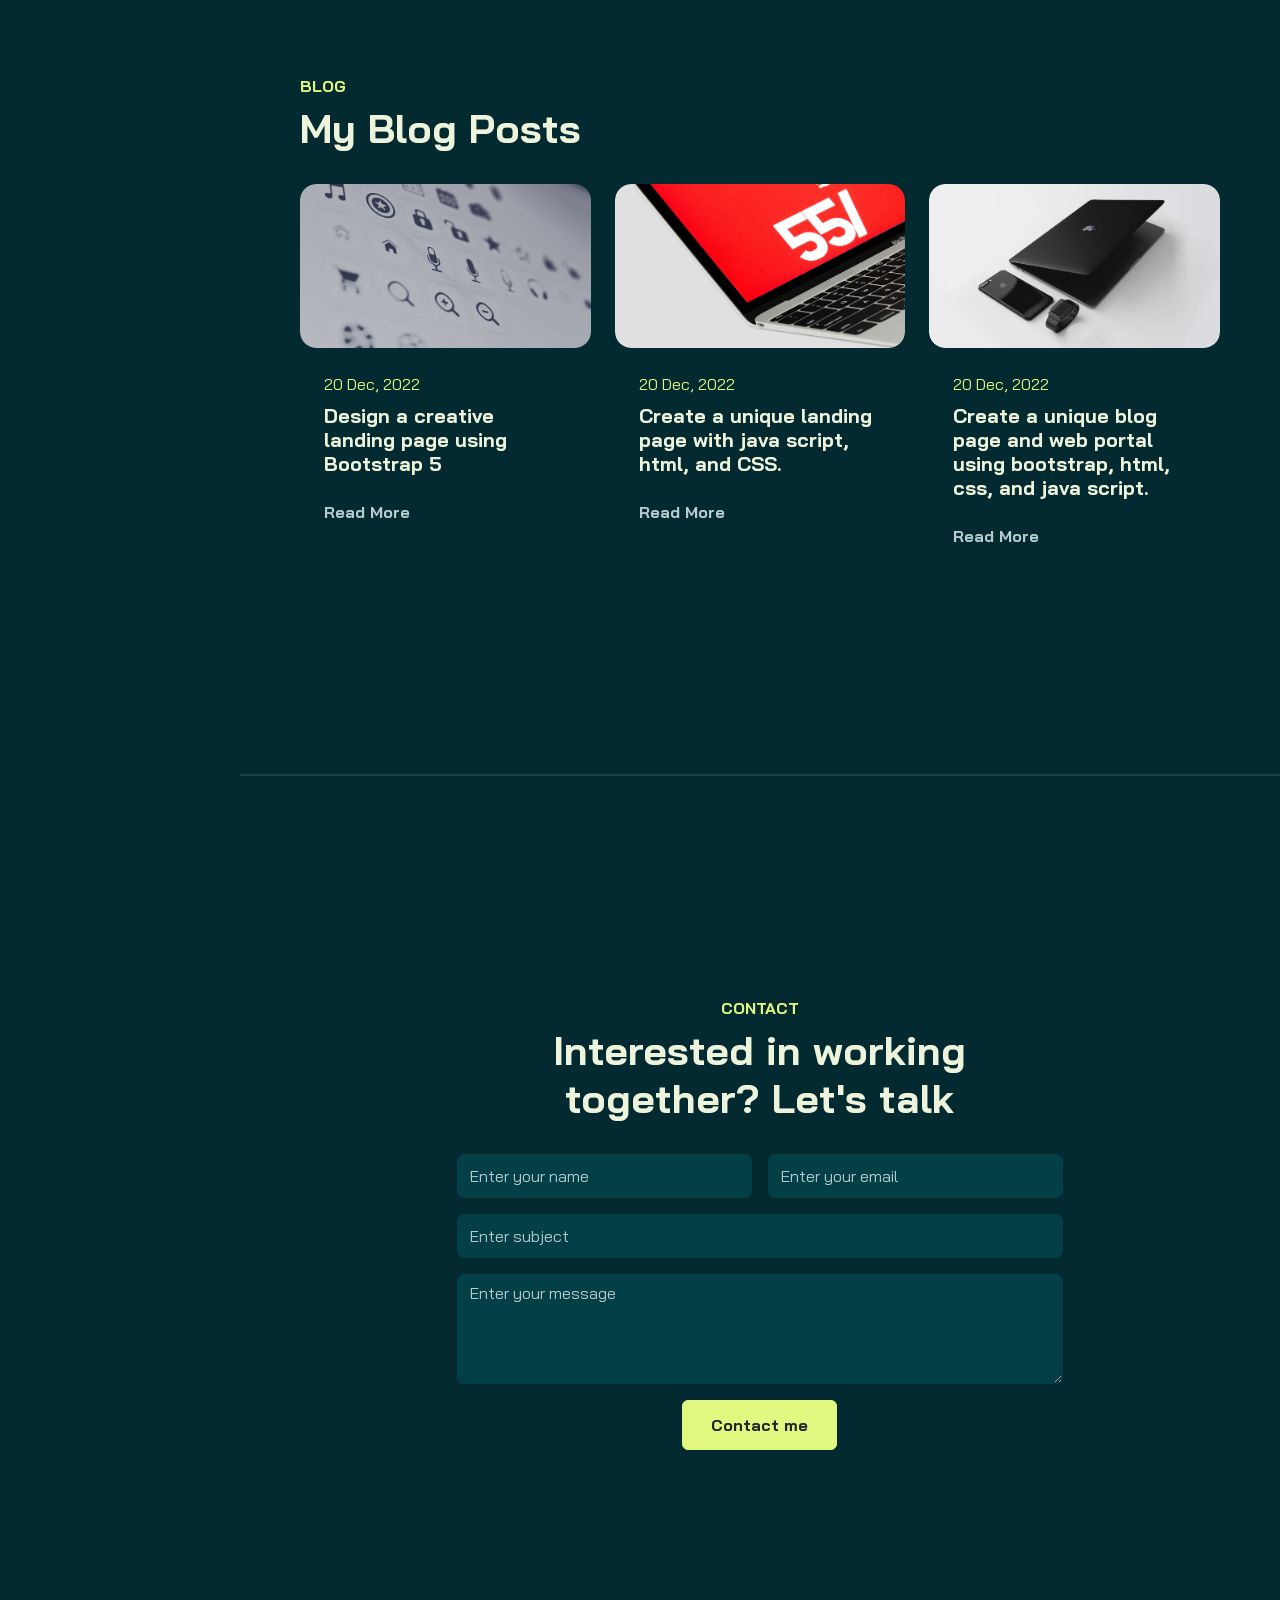
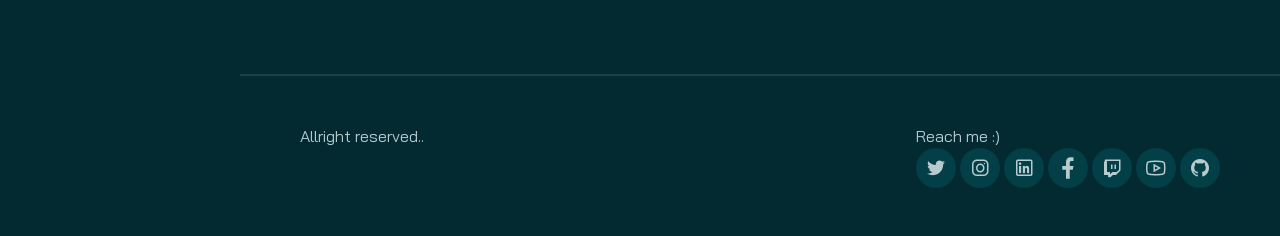
==== commit eefcdb3c: "edit time gap" ====
--- a/portfolio/index.html
+++ b/portfolio/index.html
@@ -223,7 +223,7 @@
                             <div class="col-12" data-aos="fade-up" data-aos-delay="600">
                                 <div class="bg-base2 p-4 rounded-4 shadow-effect">
                                     <img src="./assets/images/NSBM.png" class="rounded" alt="">
-                                    <h4>Bachelour of Honours Computer Network</h4>
+                                    <h4>Bachelour of Honours Computer Networks</h4>
                                     <h5>2023-Present</h5>
                                     <p class="text-brand mb-2">NSBM Green University</p>
                                     <p class="mb-0">All we are more and design product hunt web Site, sport related web site, Python project,02 java project & QA testing etc.</p>
@@ -234,7 +234,7 @@
                                 <div class="bg-base2 p-4 rounded-4 shadow-effect">
                                     <img src="./assets/images/Westminster.jpg" class="rounded" alt="">
                                     <h4>Bachelour of Computer Science</h4>
-                                    <h5>2022-Present</h5>
+                                    <h5>2022-2023</h5>
                                     <p class="text-brand mb-2">University of westminster,UK</p>
                                     <p class="mb-0">All we are more and design product hunt web Site, sport related web site, Python project,02 java project & QA testing etc.</p>
                                 </div>
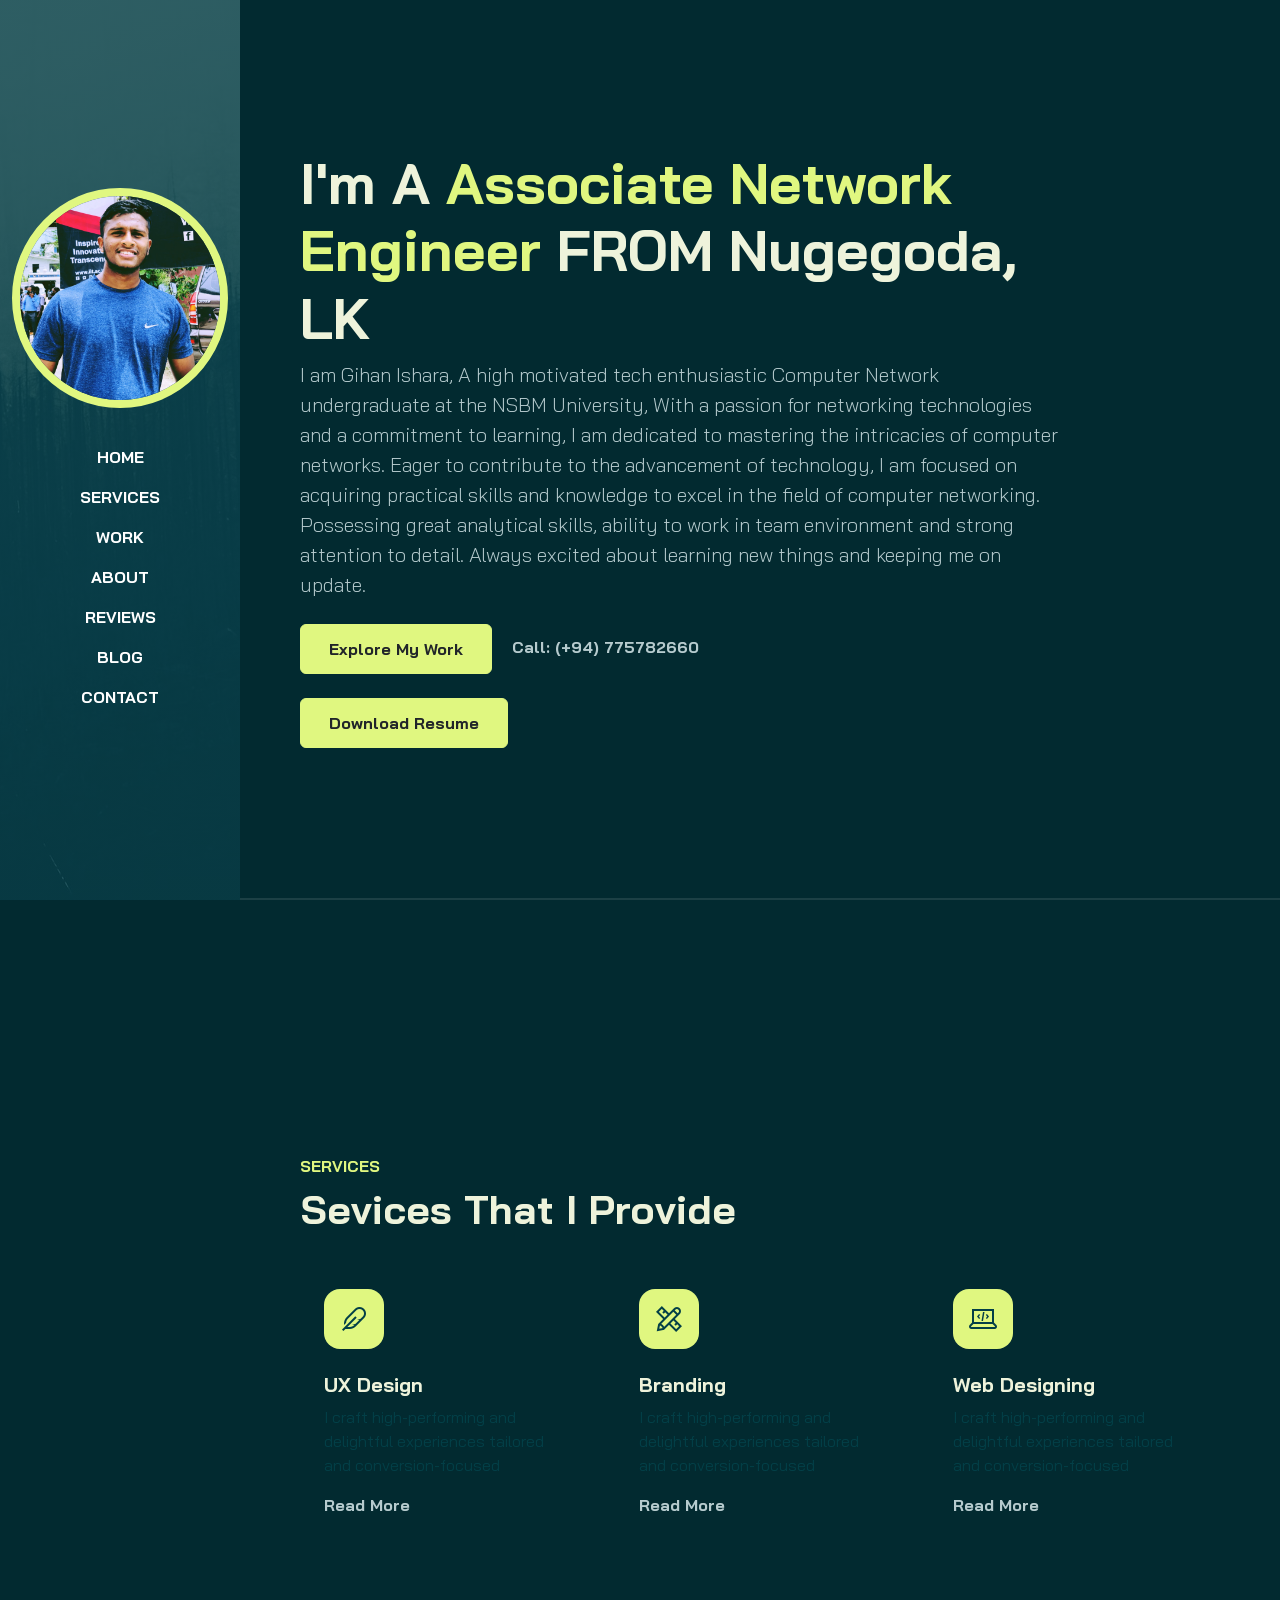
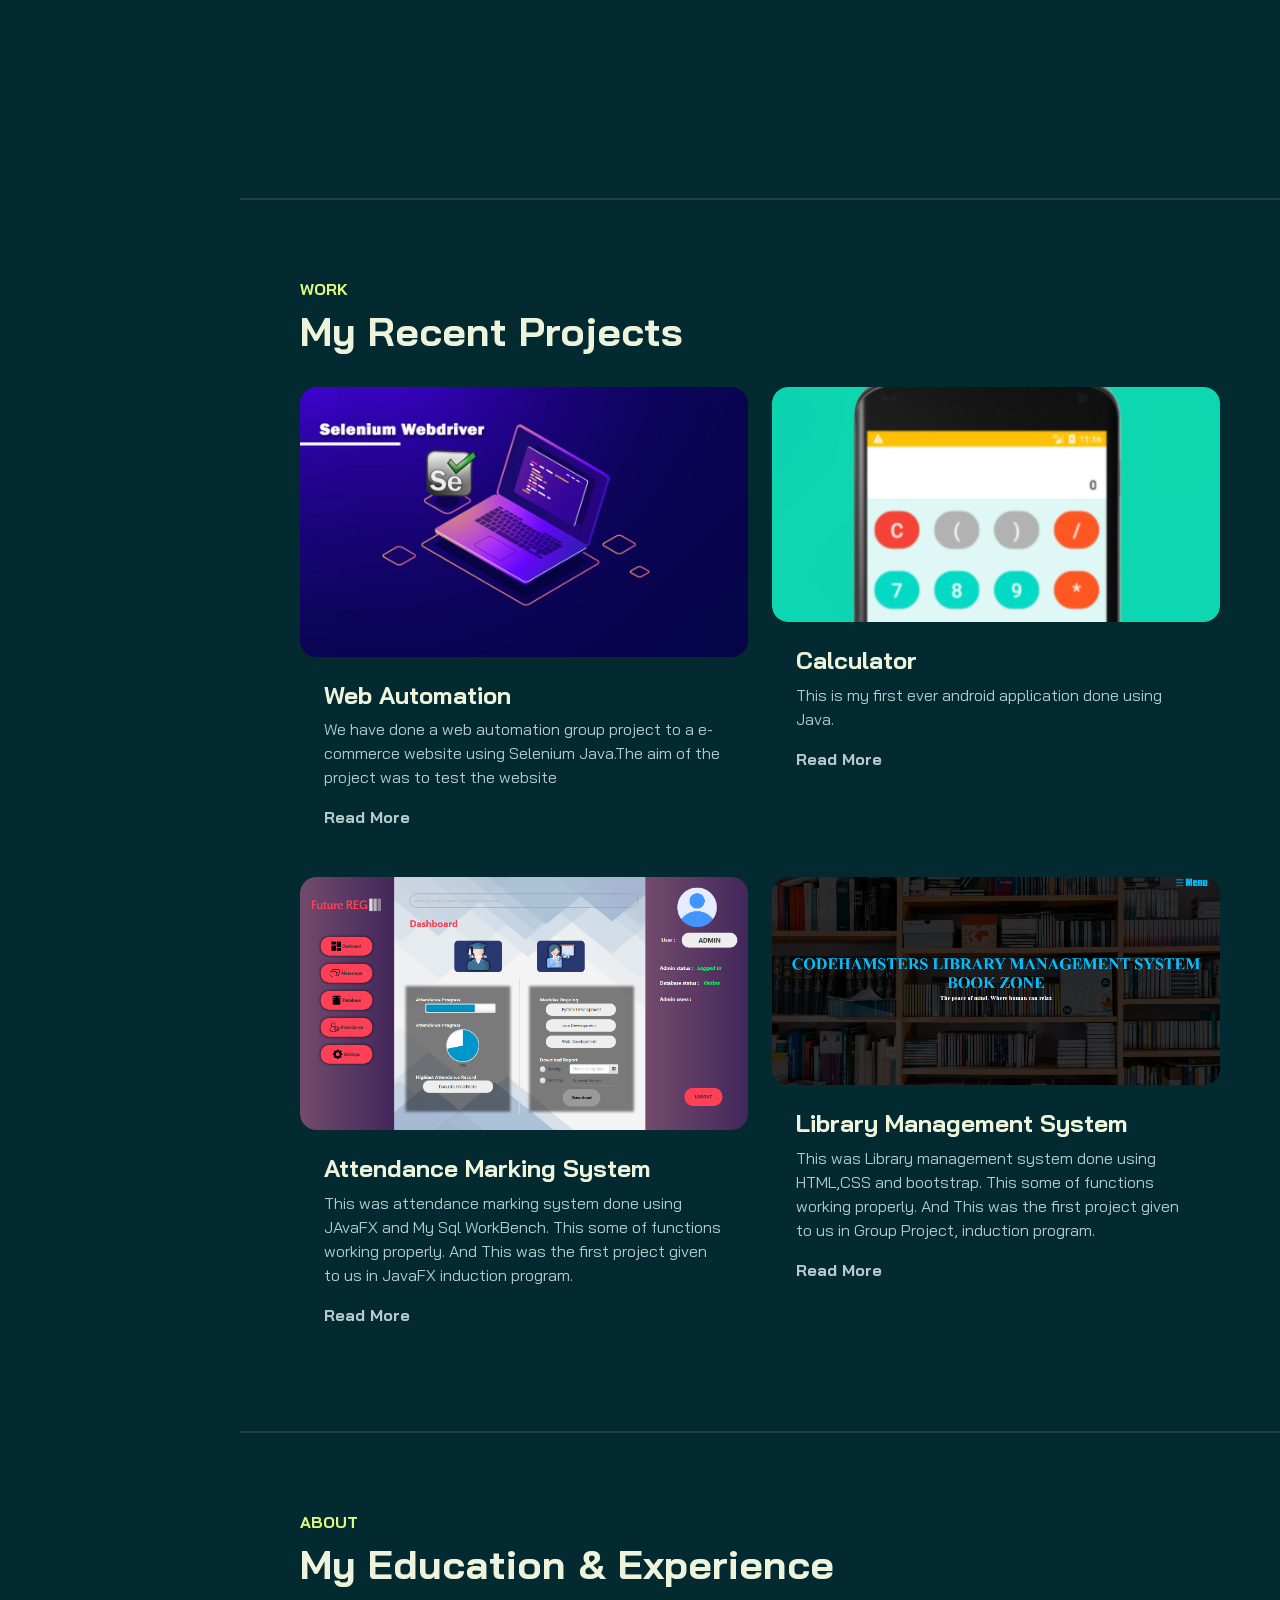
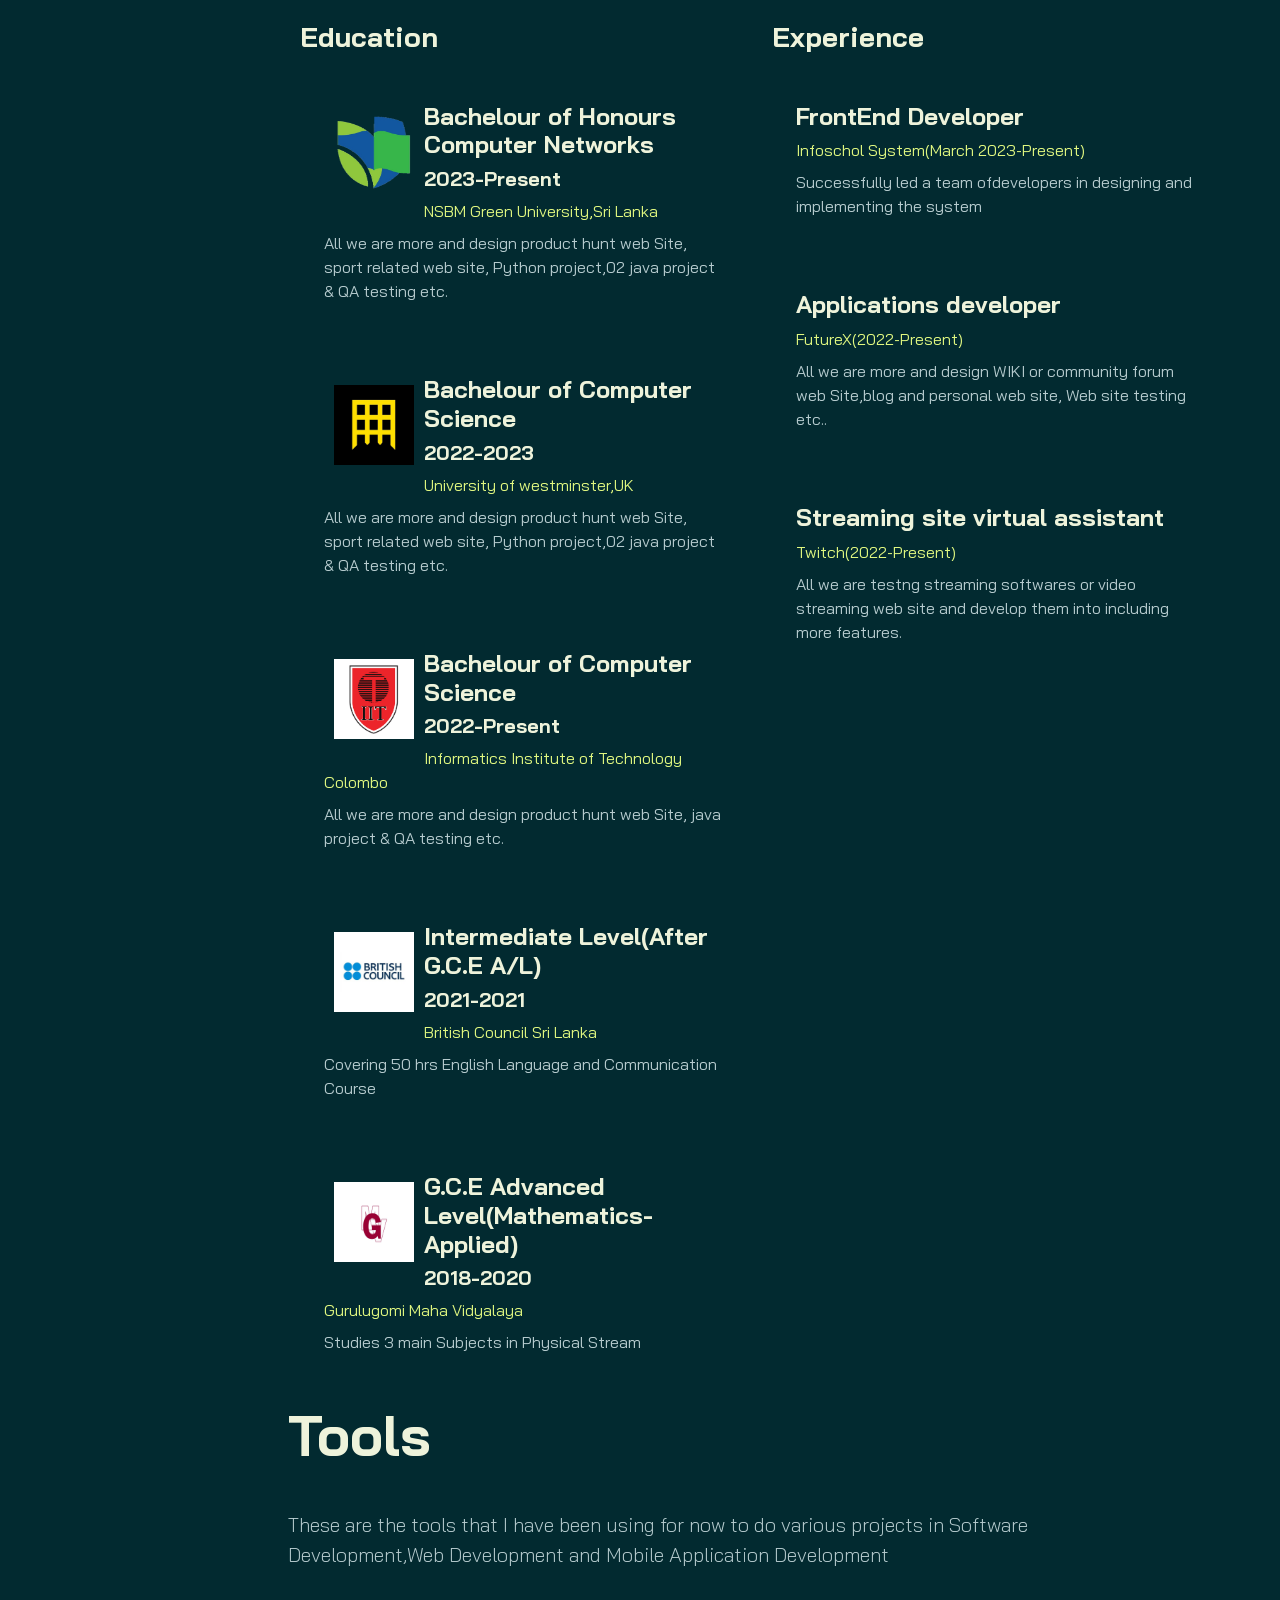
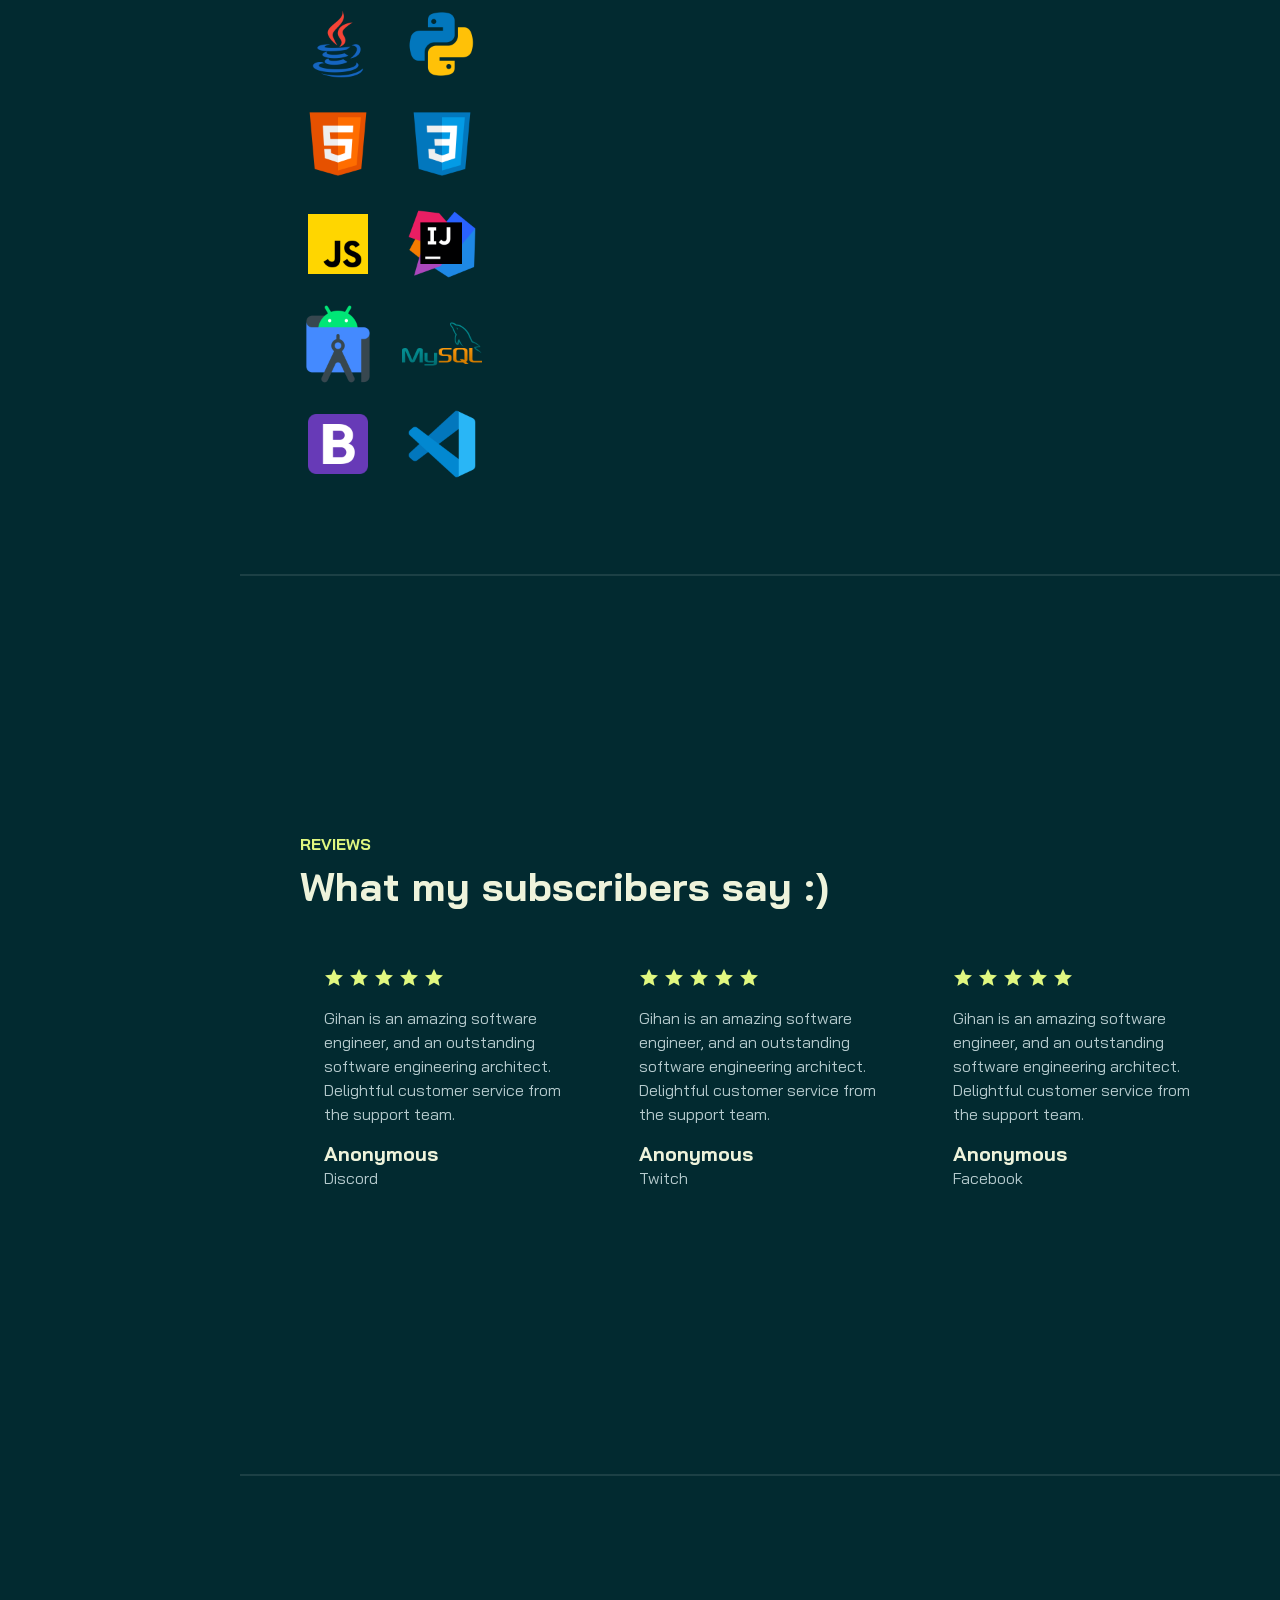
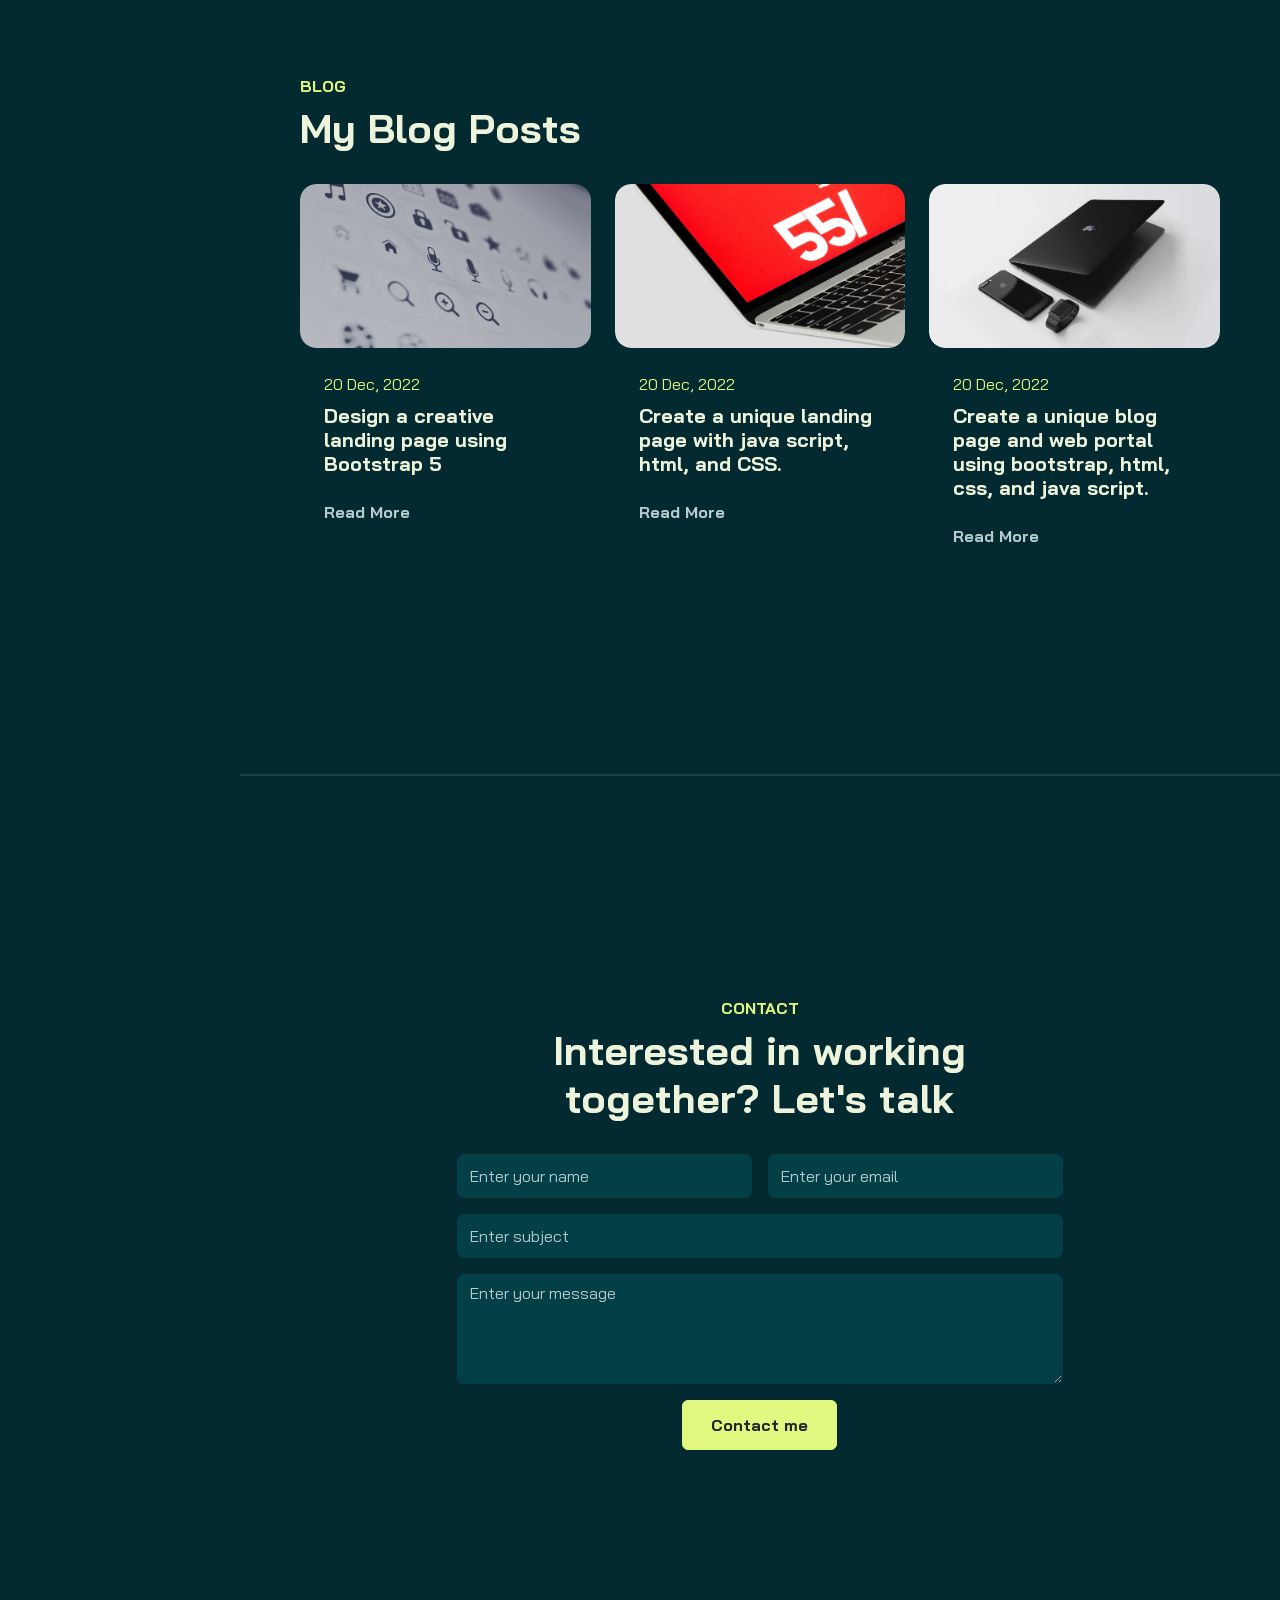
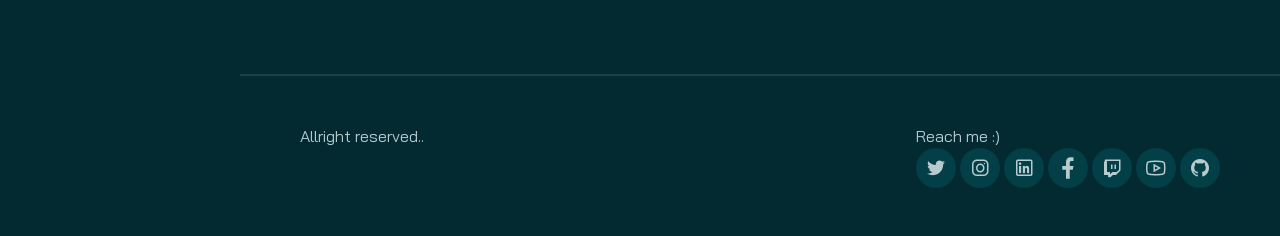
==== commit 1763a52c: "Edit location" ====
--- a/portfolio/index.html
+++ b/portfolio/index.html
@@ -225,7 +225,7 @@
                                     <img src="./assets/images/NSBM.png" class="rounded" alt="">
                                     <h4>Bachelour of Honours Computer Networks</h4>
                                     <h5>2023-Present</h5>
-                                    <p class="text-brand mb-2">NSBM Green University</p>
+                                    <p class="text-brand mb-2">NSBM Green University,Sri Lanka</p>
                                     <p class="mb-0">All we are more and design product hunt web Site, sport related web site, Python project,02 java project & QA testing etc.</p>
                                 </div>
                             </div>
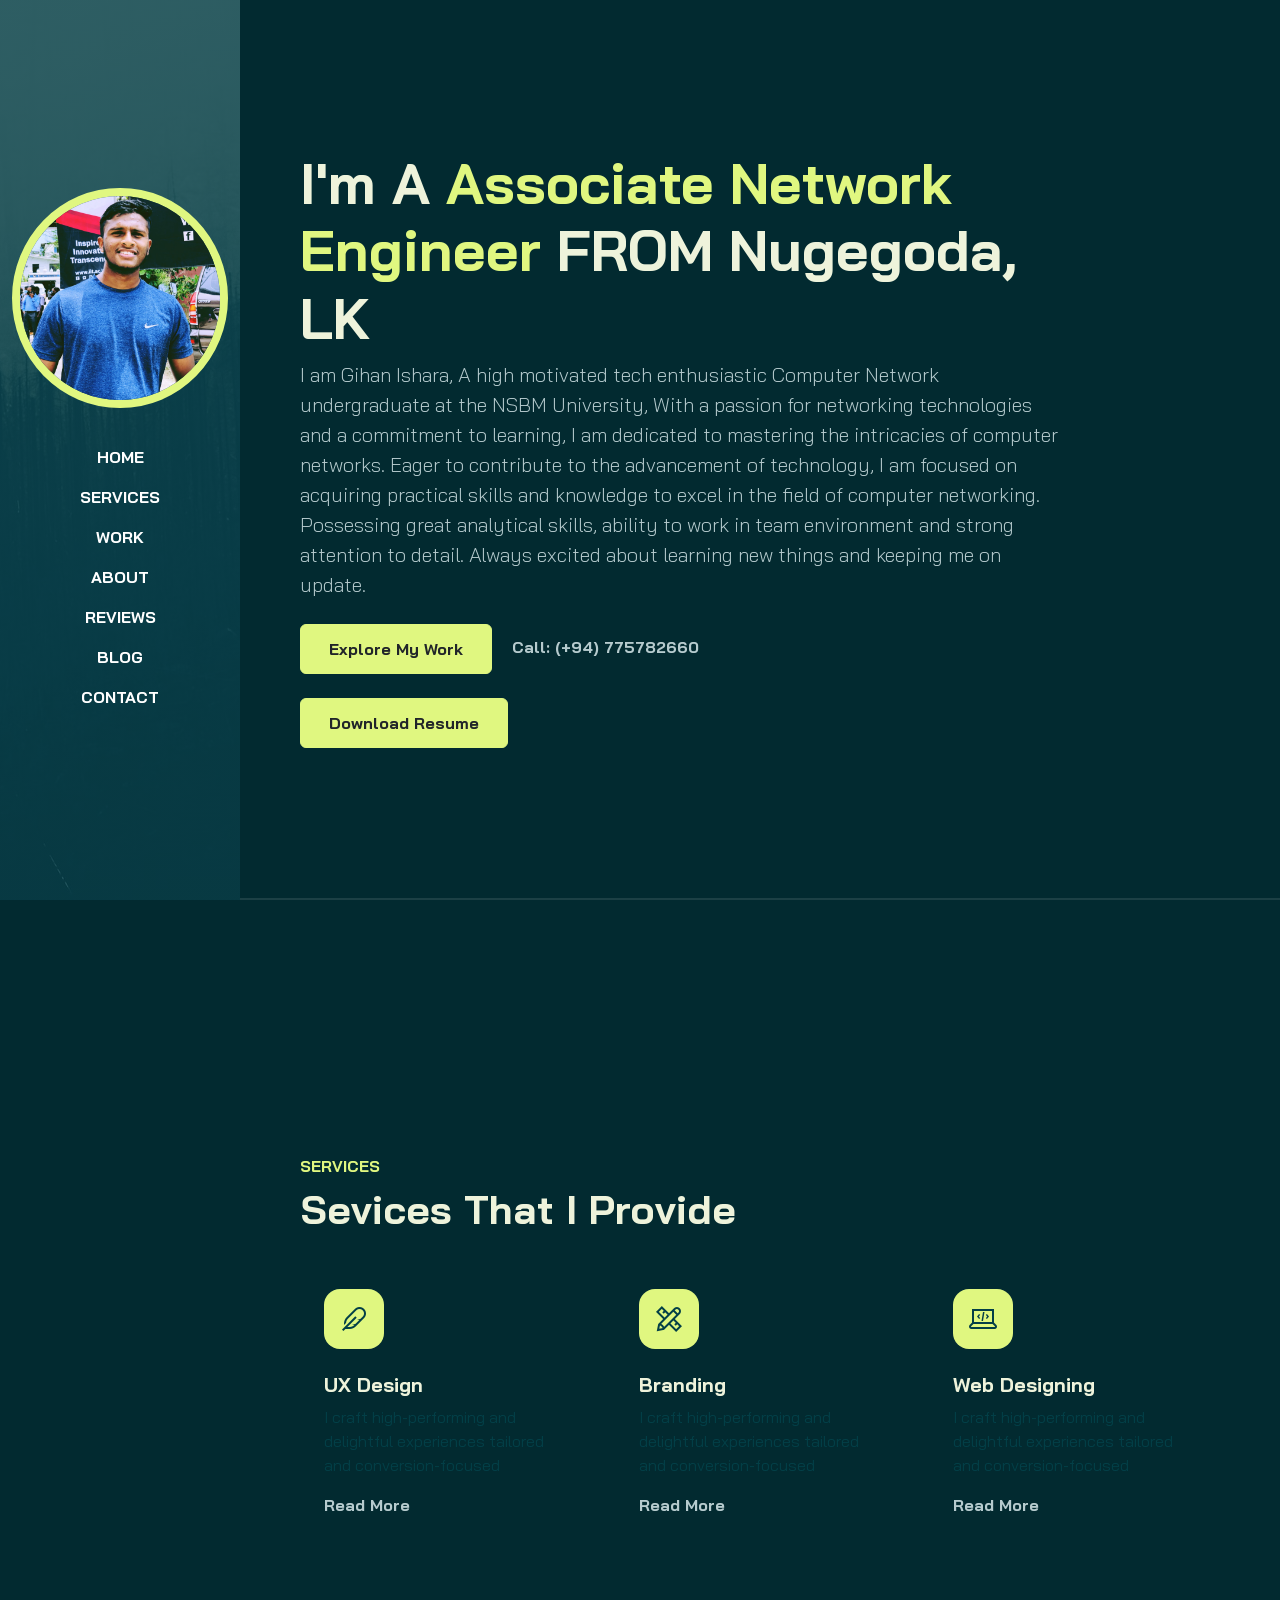
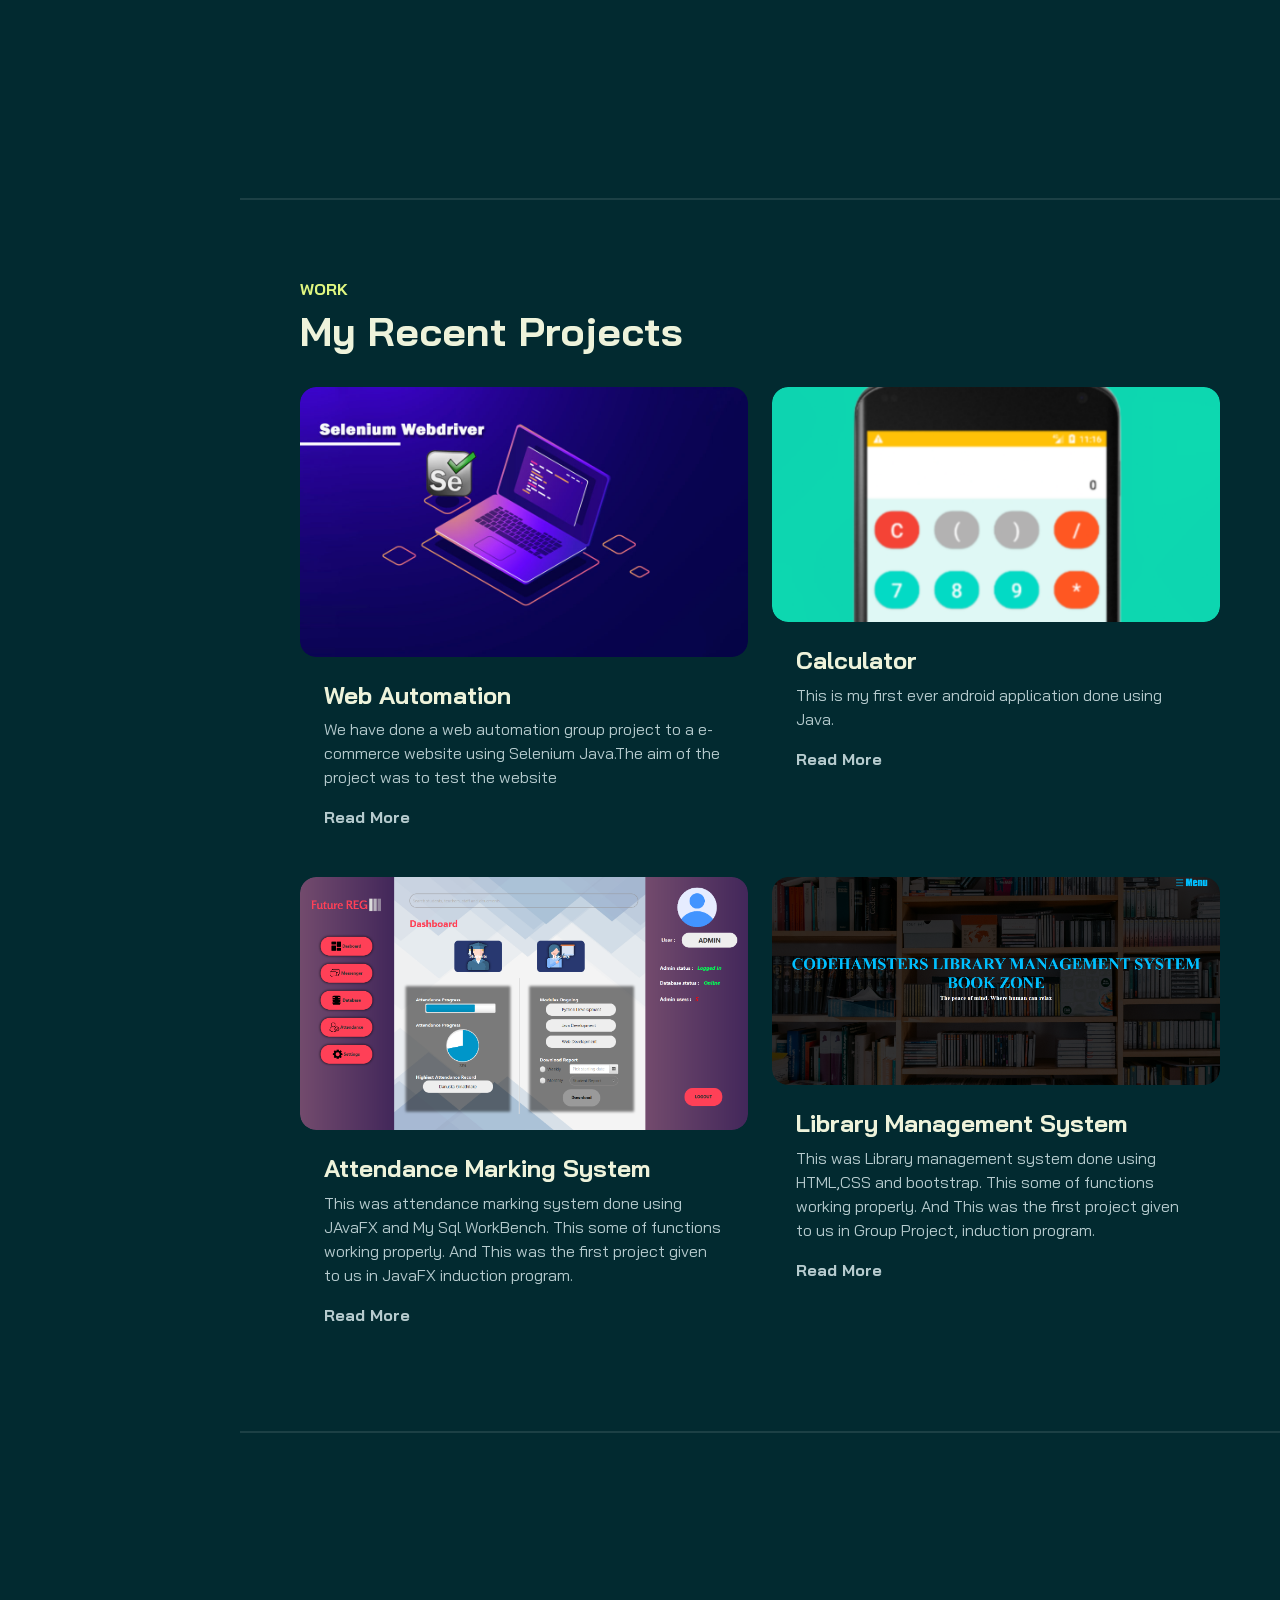
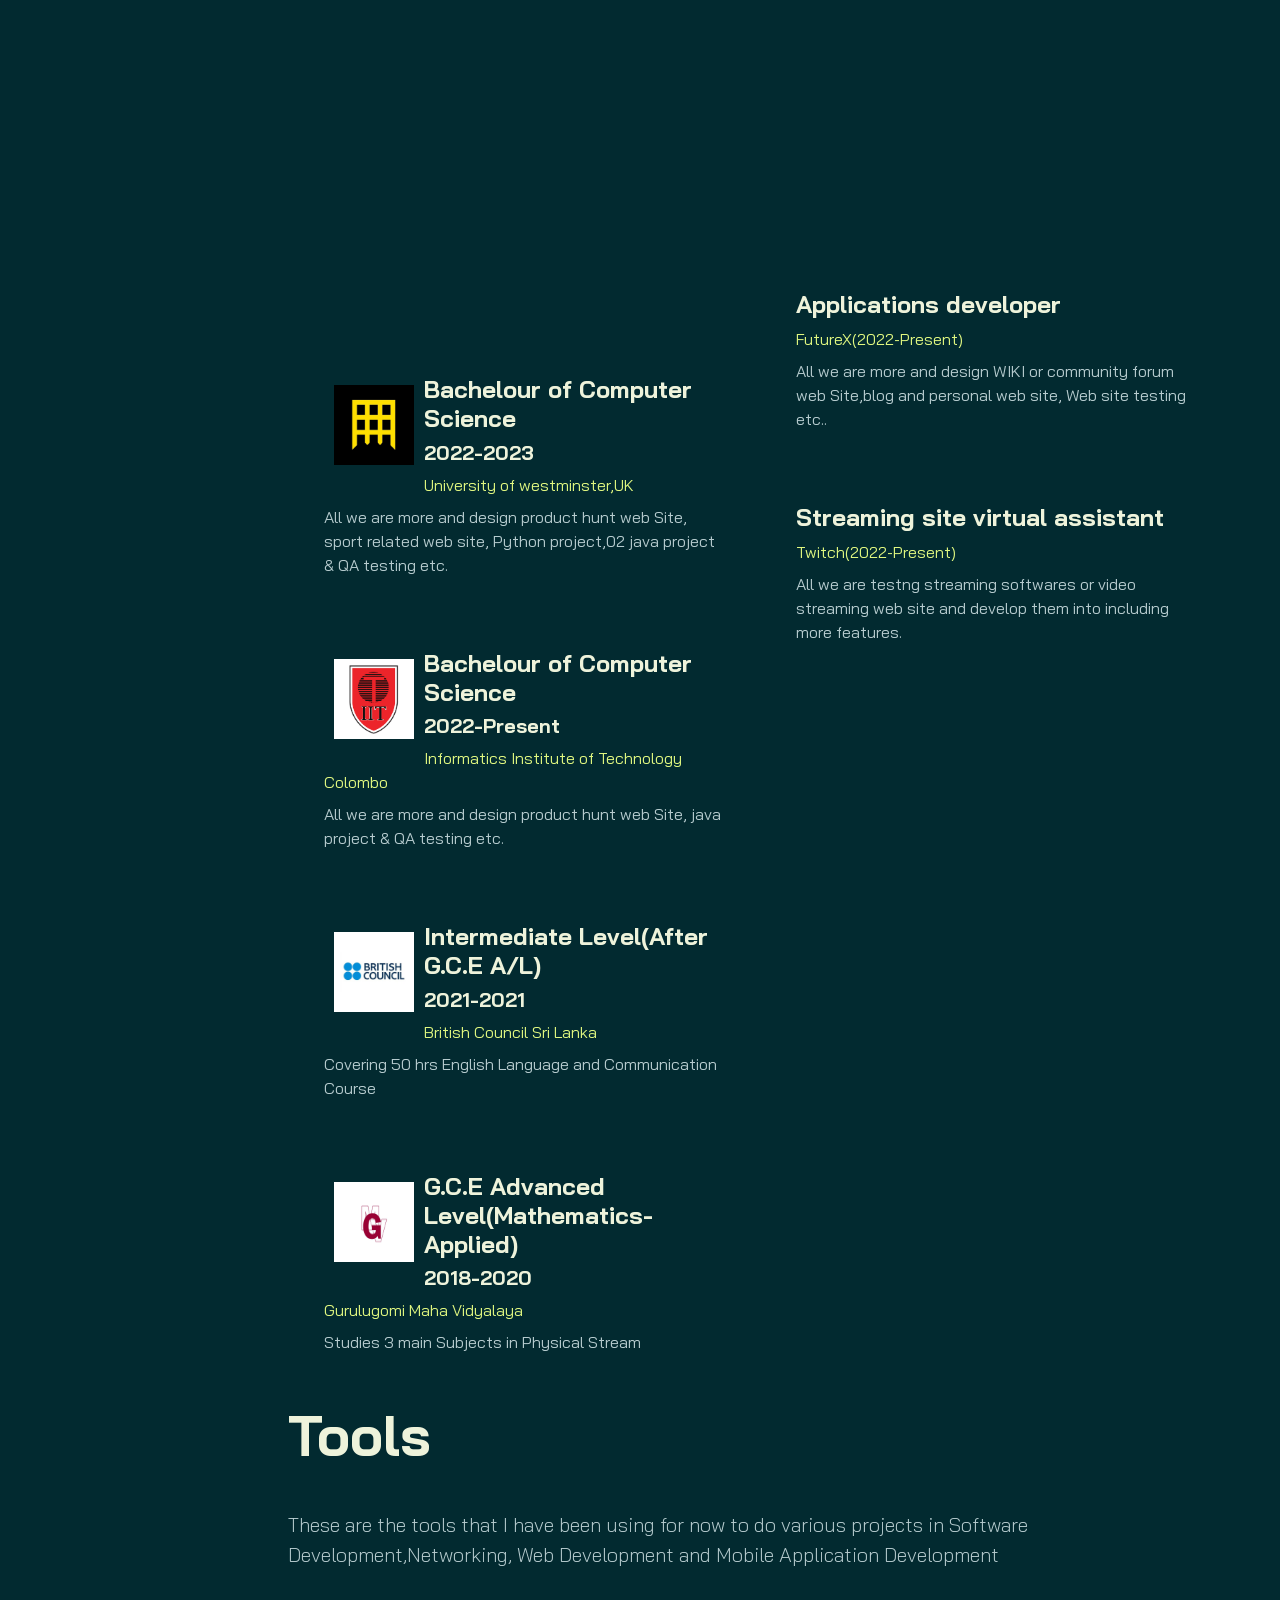
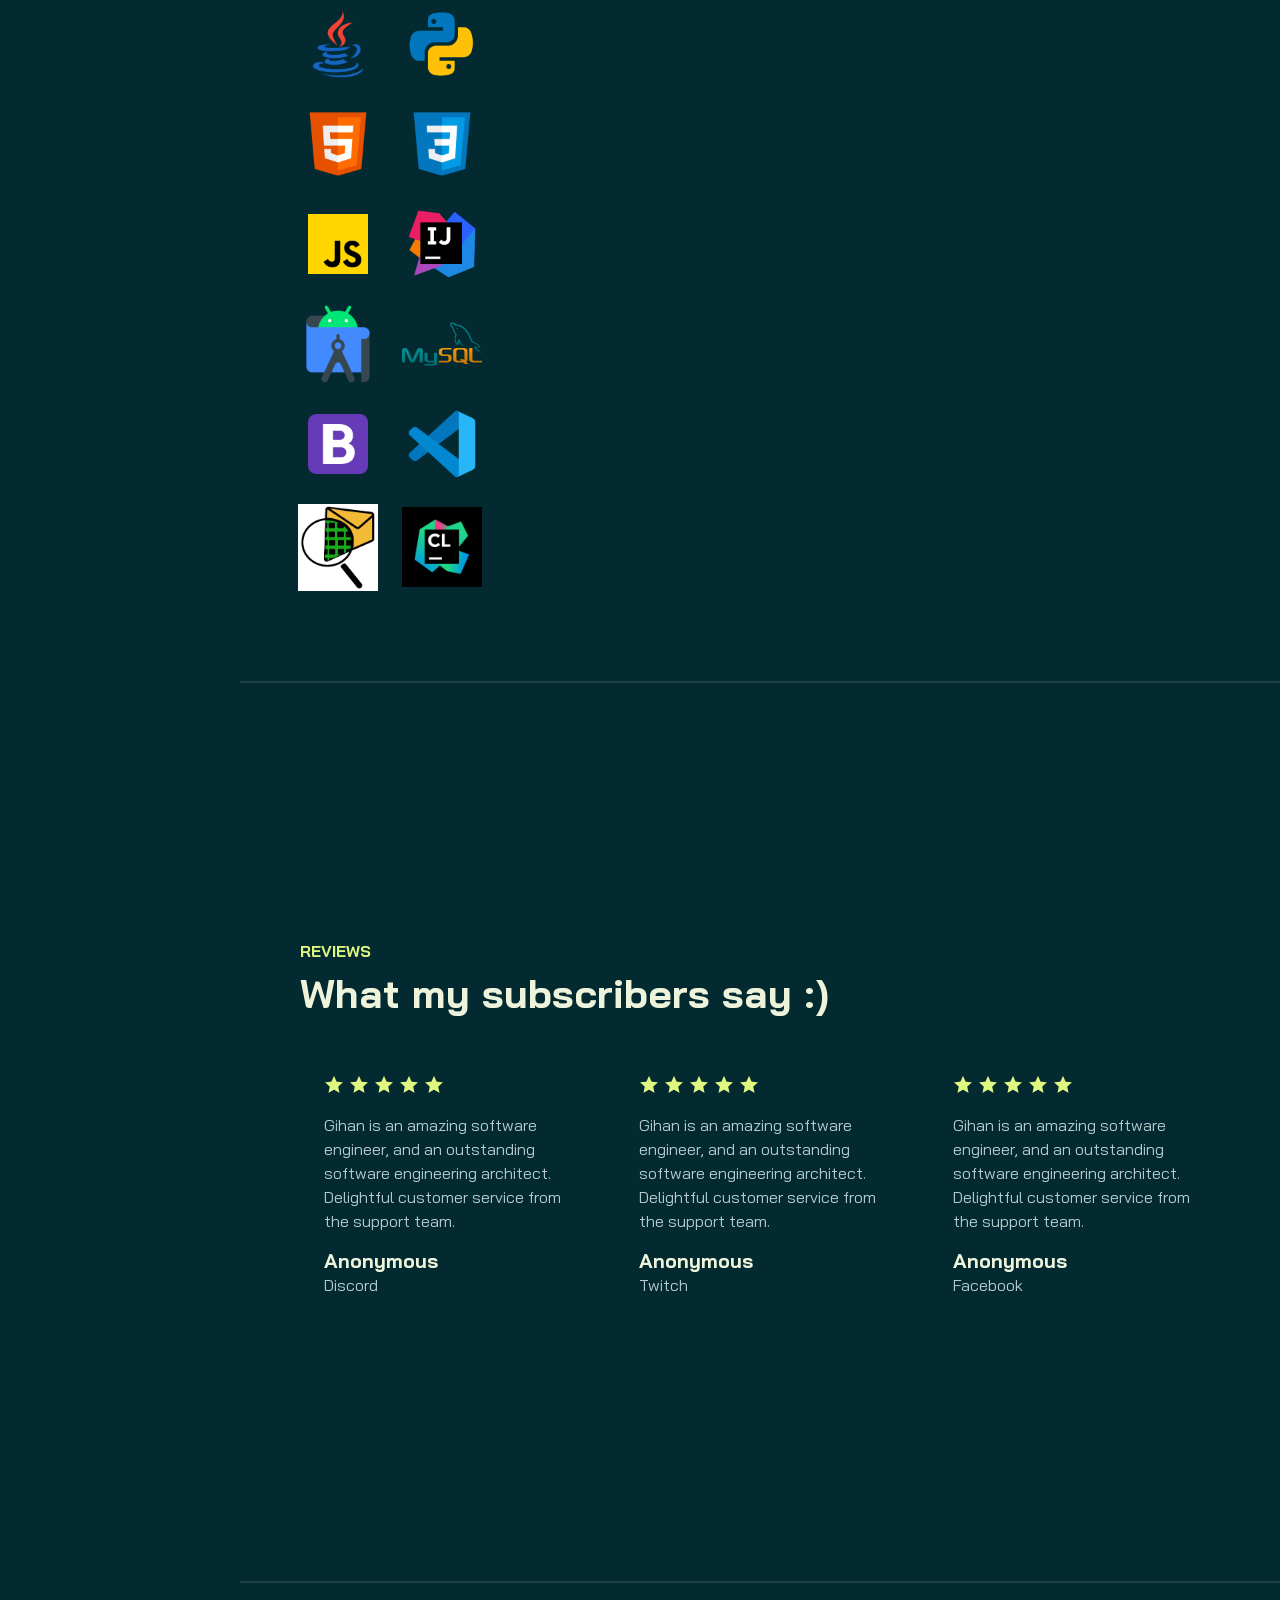
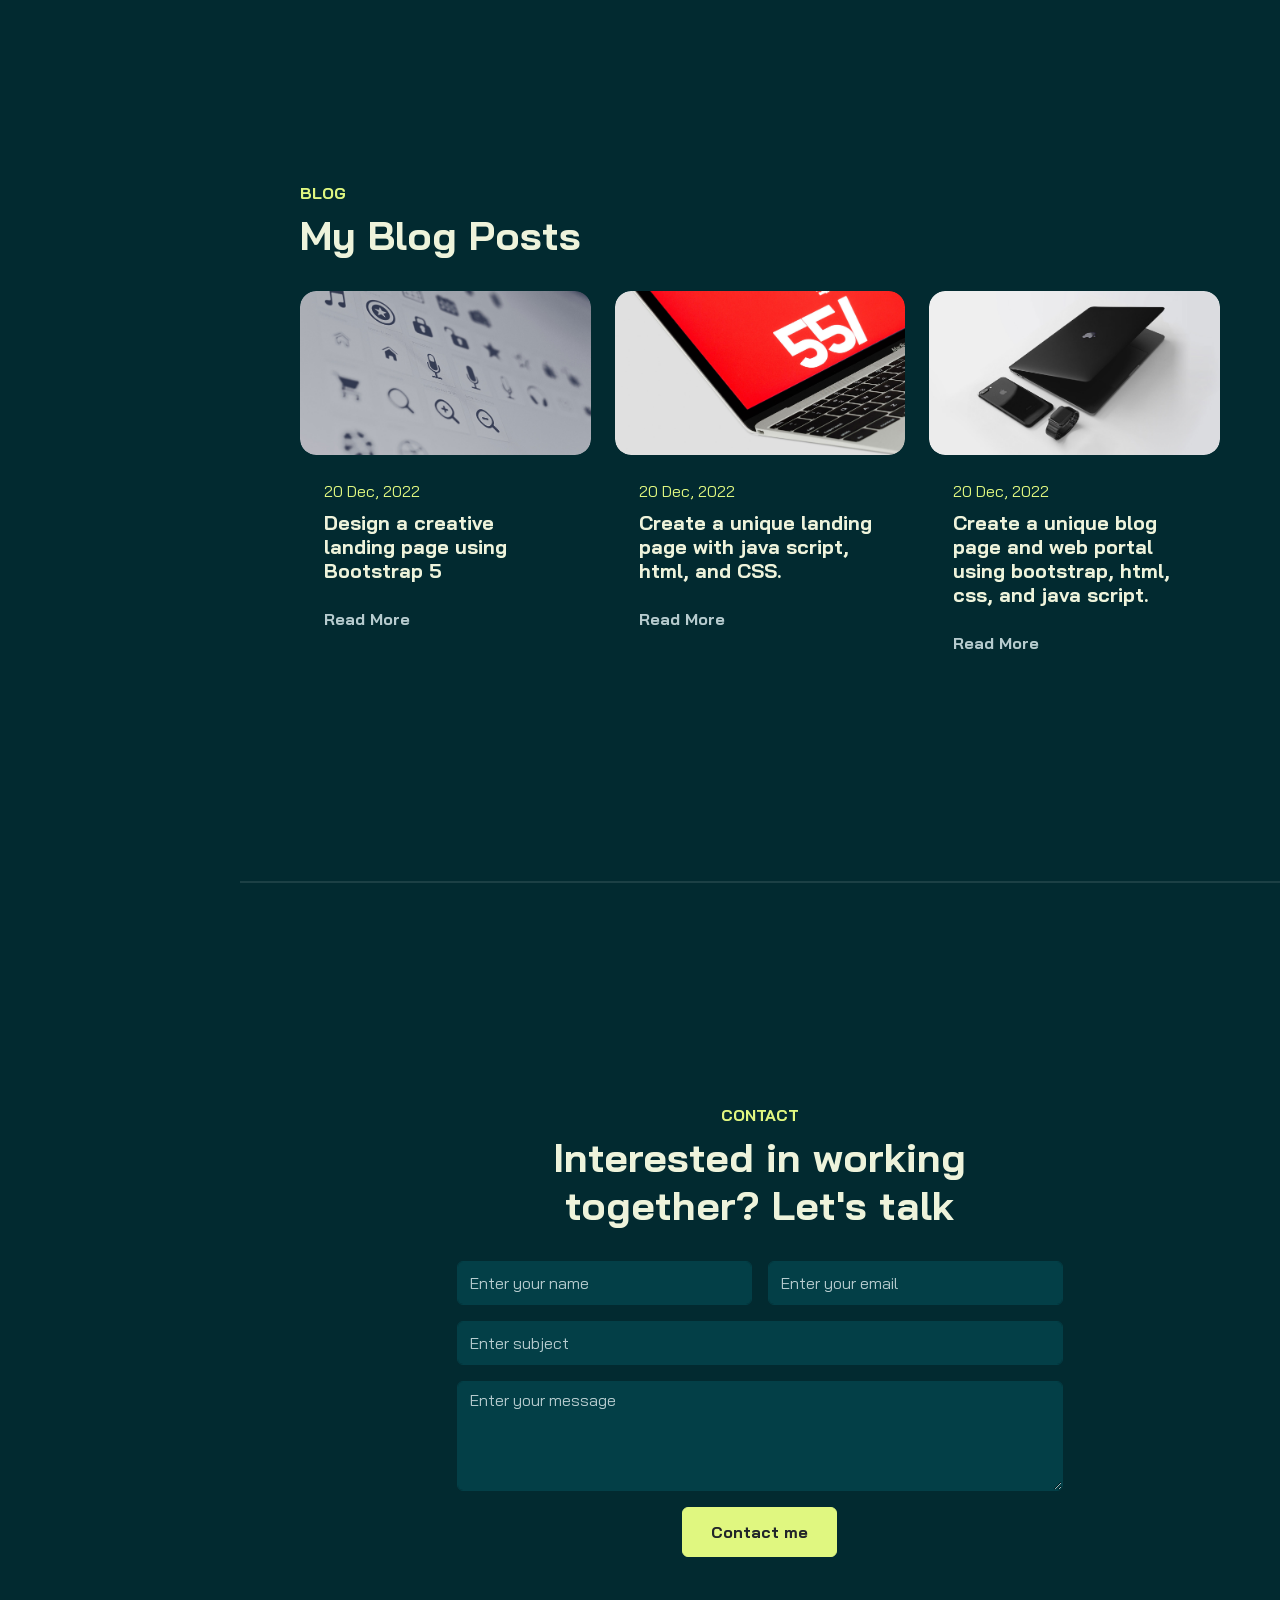
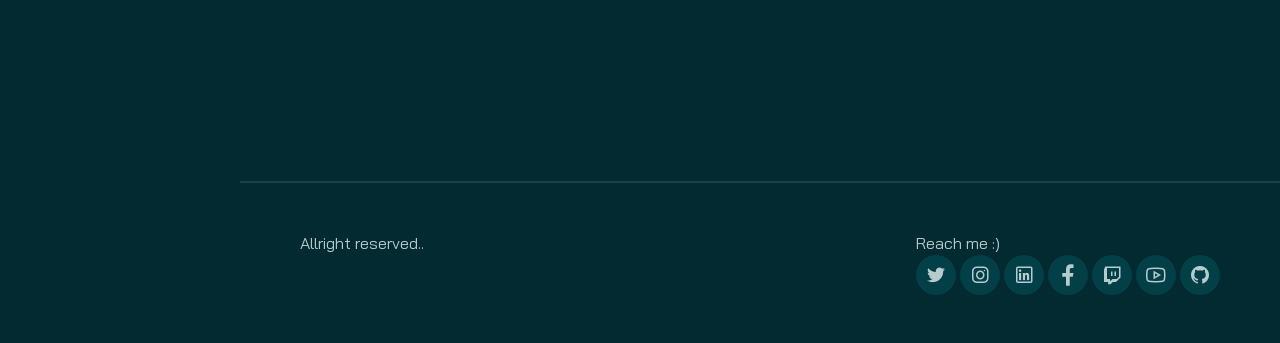
==== commit 9c4187c3: "make changes in CV, tools that are used" ====
--- a/portfolio/index.html
+++ b/portfolio/index.html
@@ -71,7 +71,7 @@
                         <div data-aos="fade-up" data-aos-delay="600">
                             <a href="#work" class="btn btn-brand me-3">Explore My Work</a>
                             <a href="tel:+94 775 782 660" class="link-custom">Call: (+94) 775782660</a><br><br>
-                            <a href="./assets/cv/Gihan Ishara Resume.pdf" class="btn btn-brand me-3" >Download Resume</a>
+                            <a href="./assets/cv/Gihan Ishara Resume 2023.pdf.lnk" class="btn btn-brand me-3" >Download Resume</a>
                         </div>
                     </div>
                 </div>
@@ -313,7 +313,7 @@
             <div class="col-lg-10">
                 <h1 class="display-4 fw-bold" data-aos="fade-up">Tools </h1><br>
                 <P class="lead mt-2 mb-4" data-aos="fade-up" data-aos-delay="300">These are the tools that I have been using for now
-                     to do various projects in Software Development,Web Development and Mobile Application Development</P>
+                     to do various projects in Software Development,Networking, Web Development and Mobile Application Development</P>
 
                      <div class="col-md-4" data-aos="fade-up" data-aos-delay="300">
                         <div class="card-custom rounded-4 bg-base2 shadow-effect">
@@ -328,6 +328,8 @@
                                 <img class="tool-icon" src="./assets/images/Mysql.png" alt="">
                                 <img class="tool-icon" src="./assets/images/bootstrap.png" alt="">
                                 <img class="tool-icon" src="./assets/images/VS code.png" alt="">
+                                <img class="tool-icon" src="./assets/images/PCT.png" alt="">
+                                <img class="tool-icon" src="./assets/images/CLionNova.png" alt="">
                             </div>
                         </div>
                     </div>
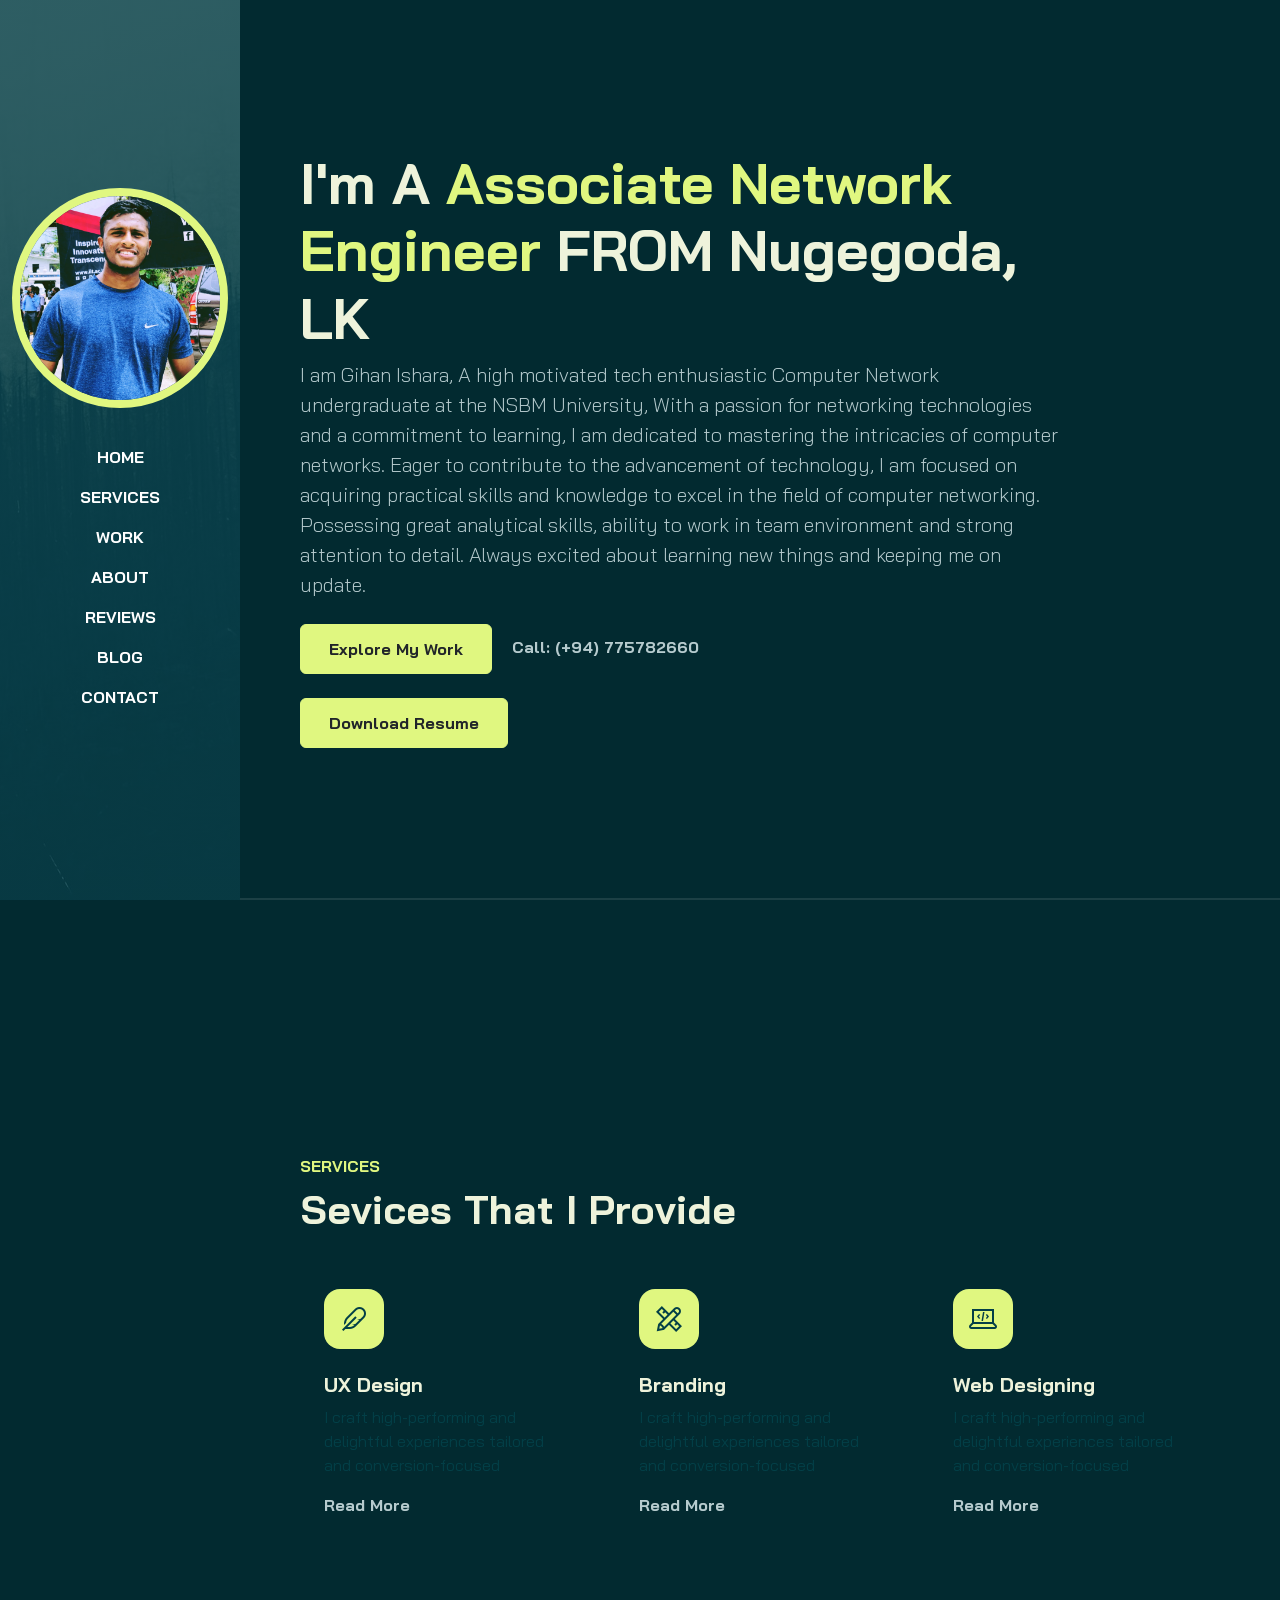
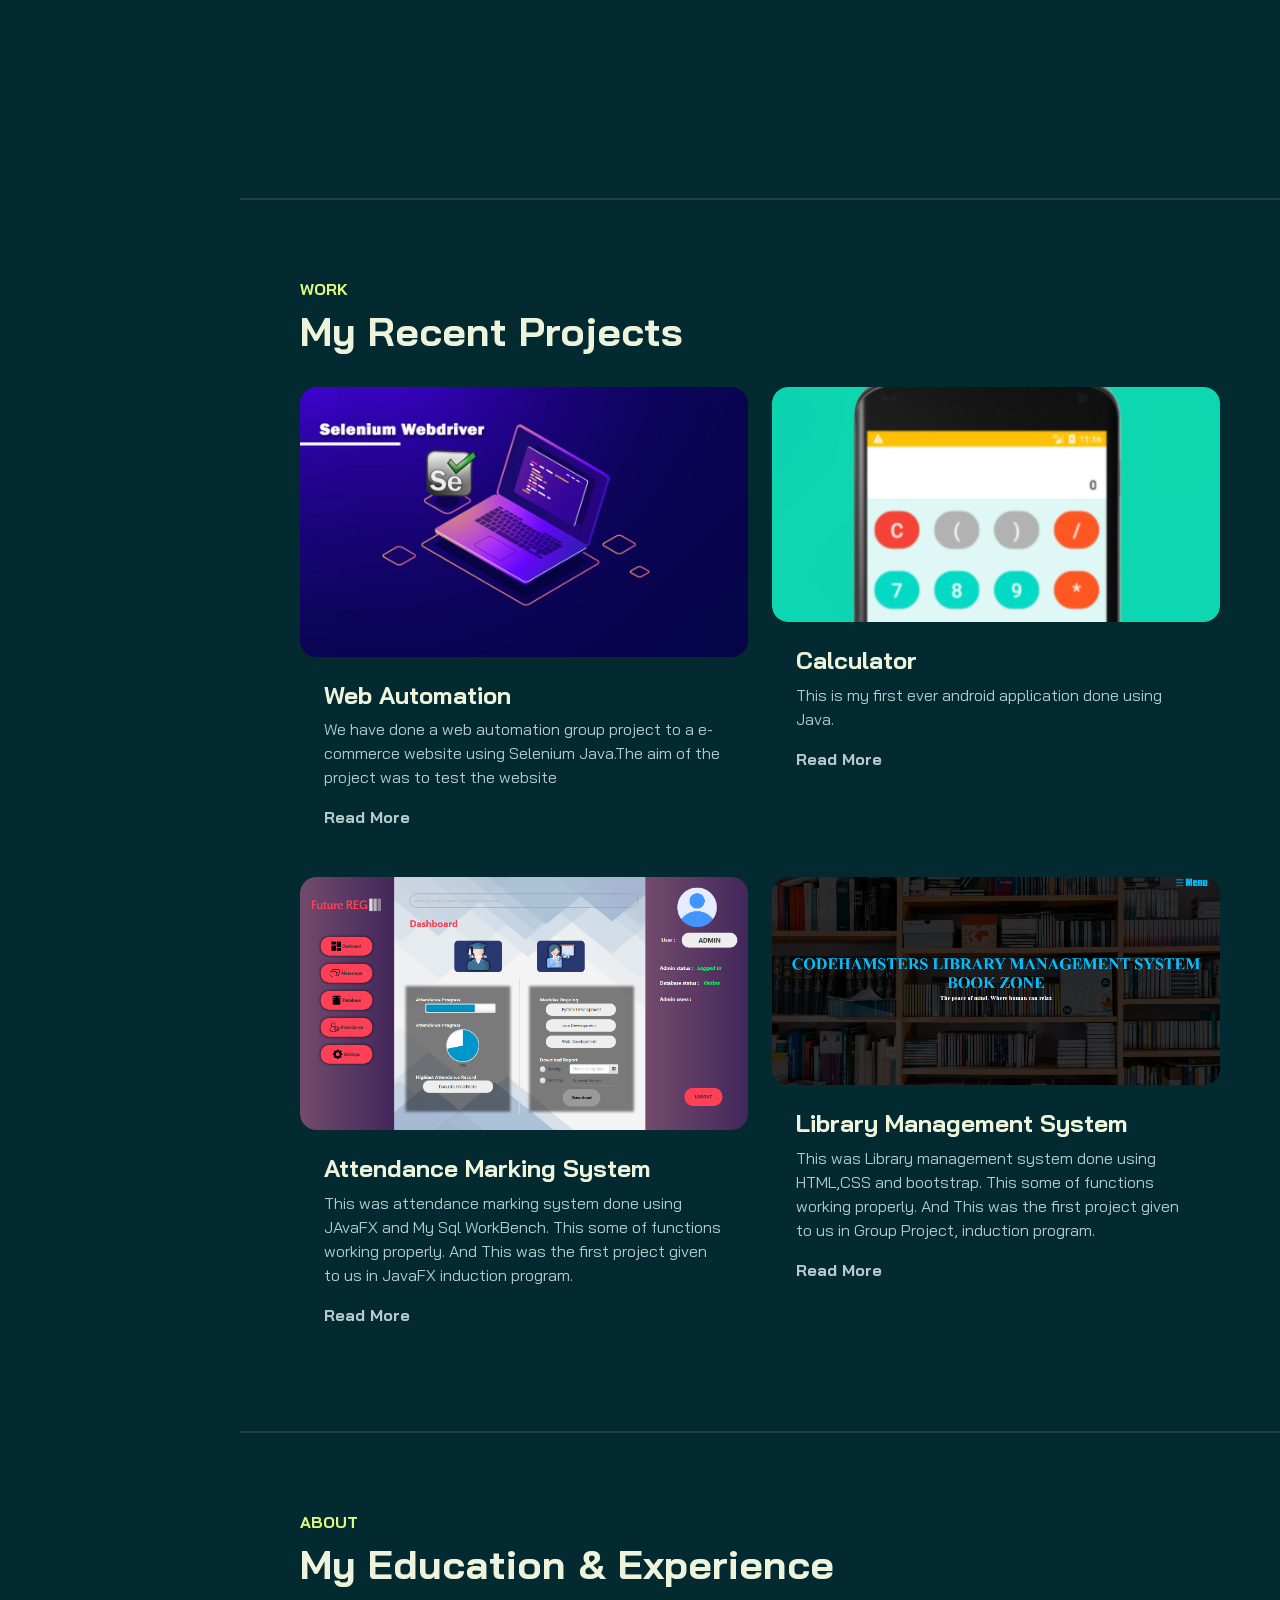
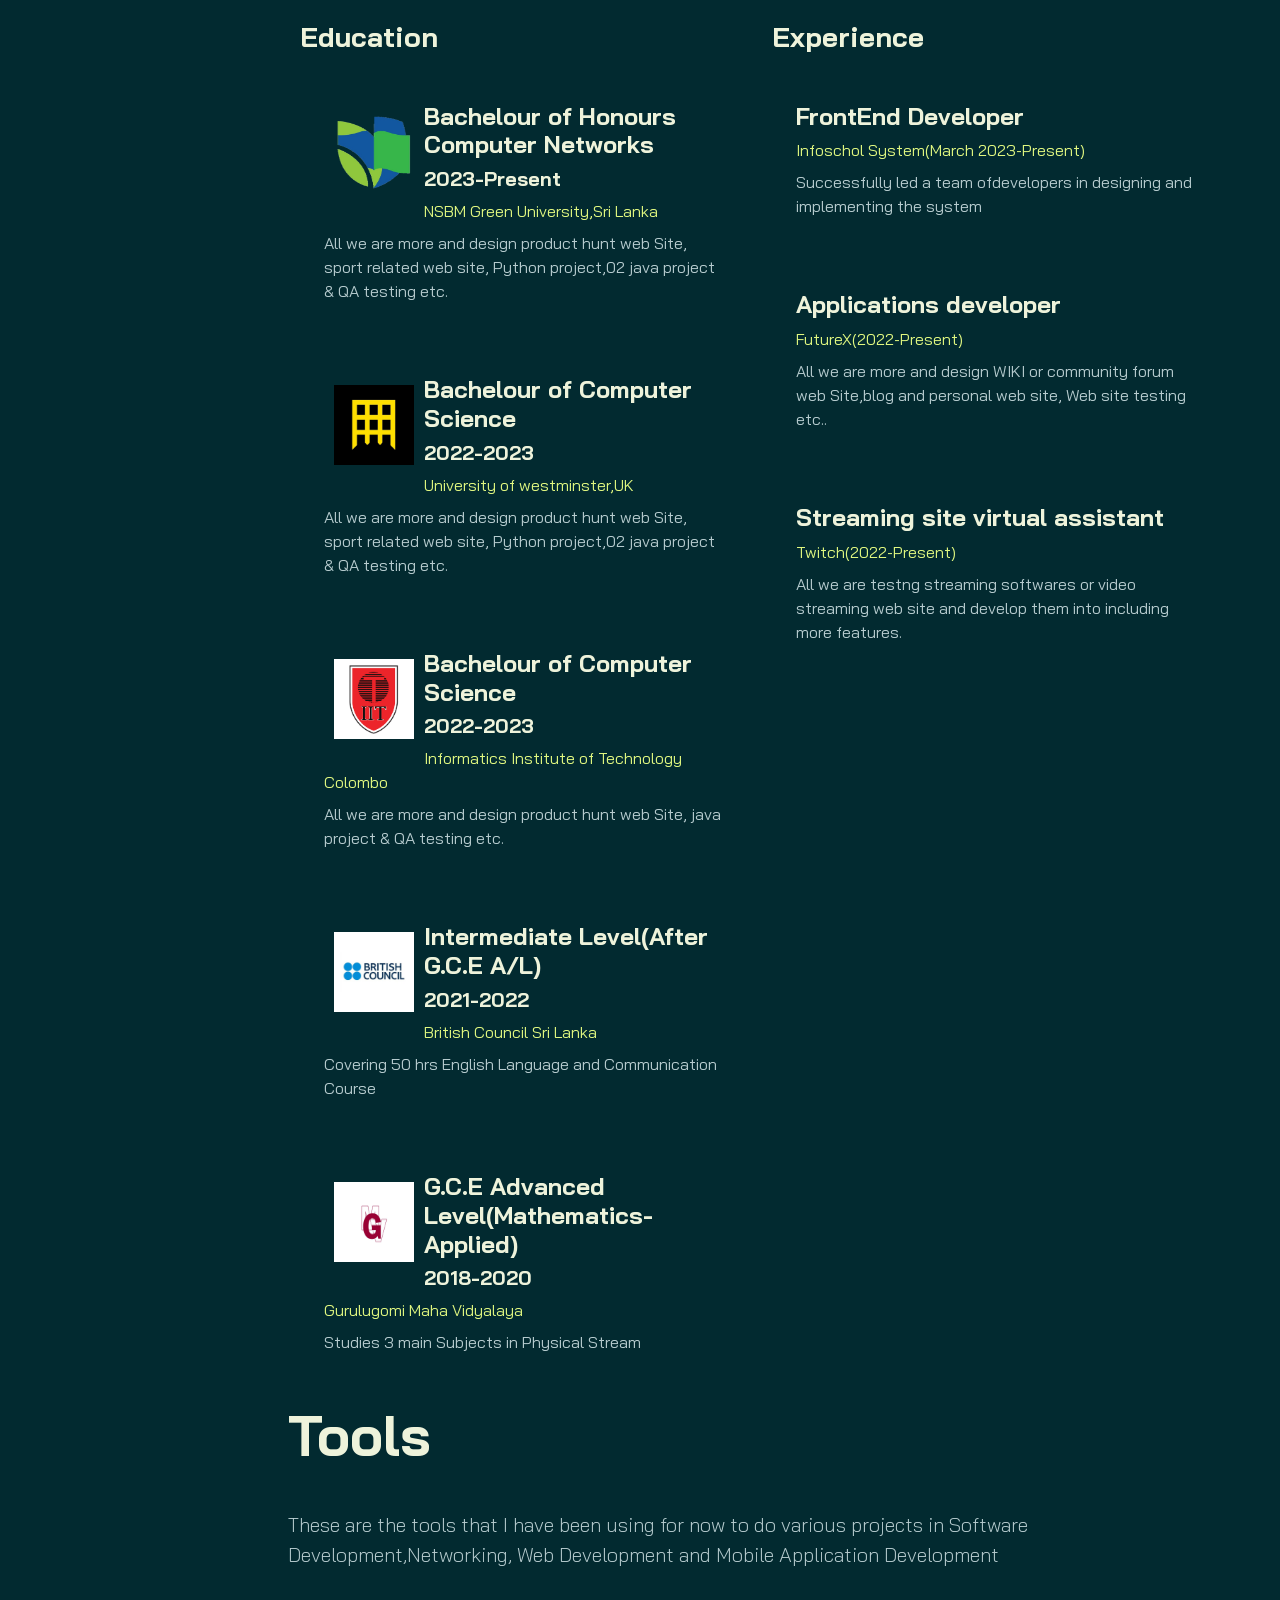
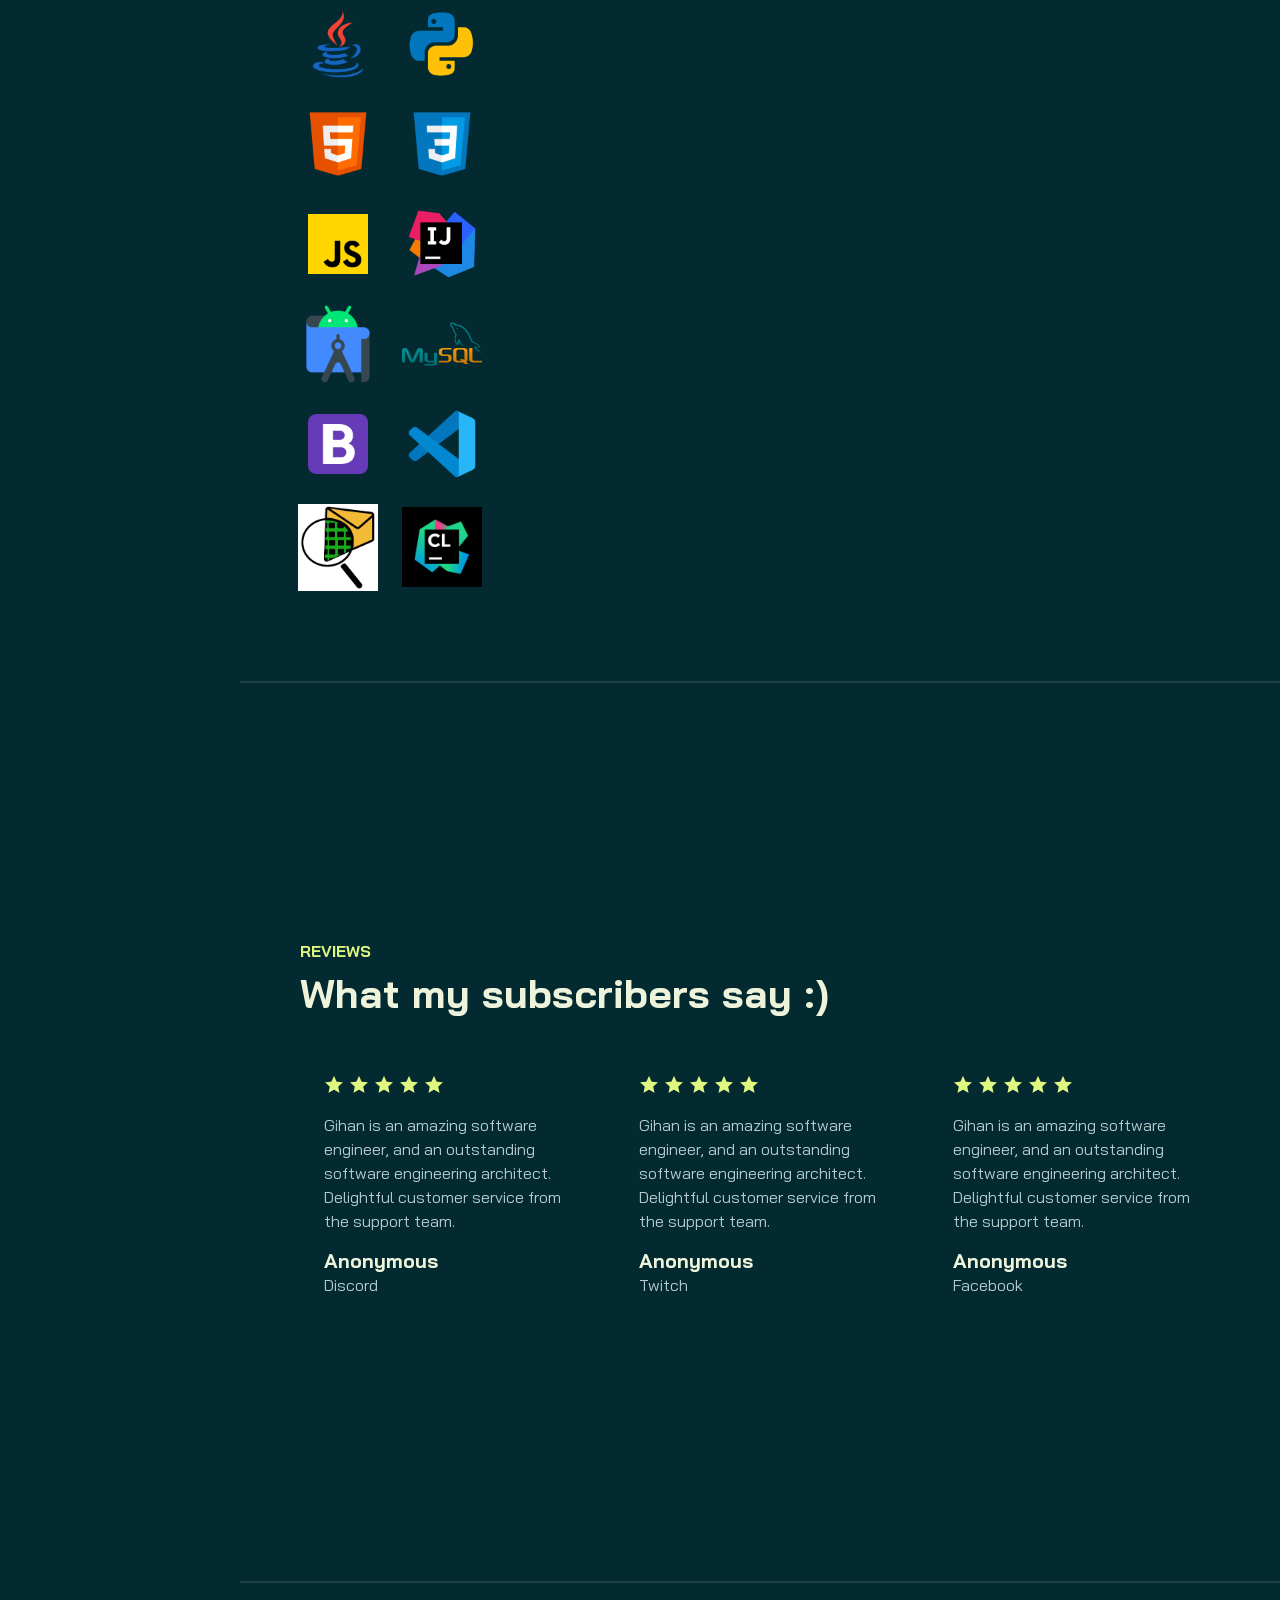
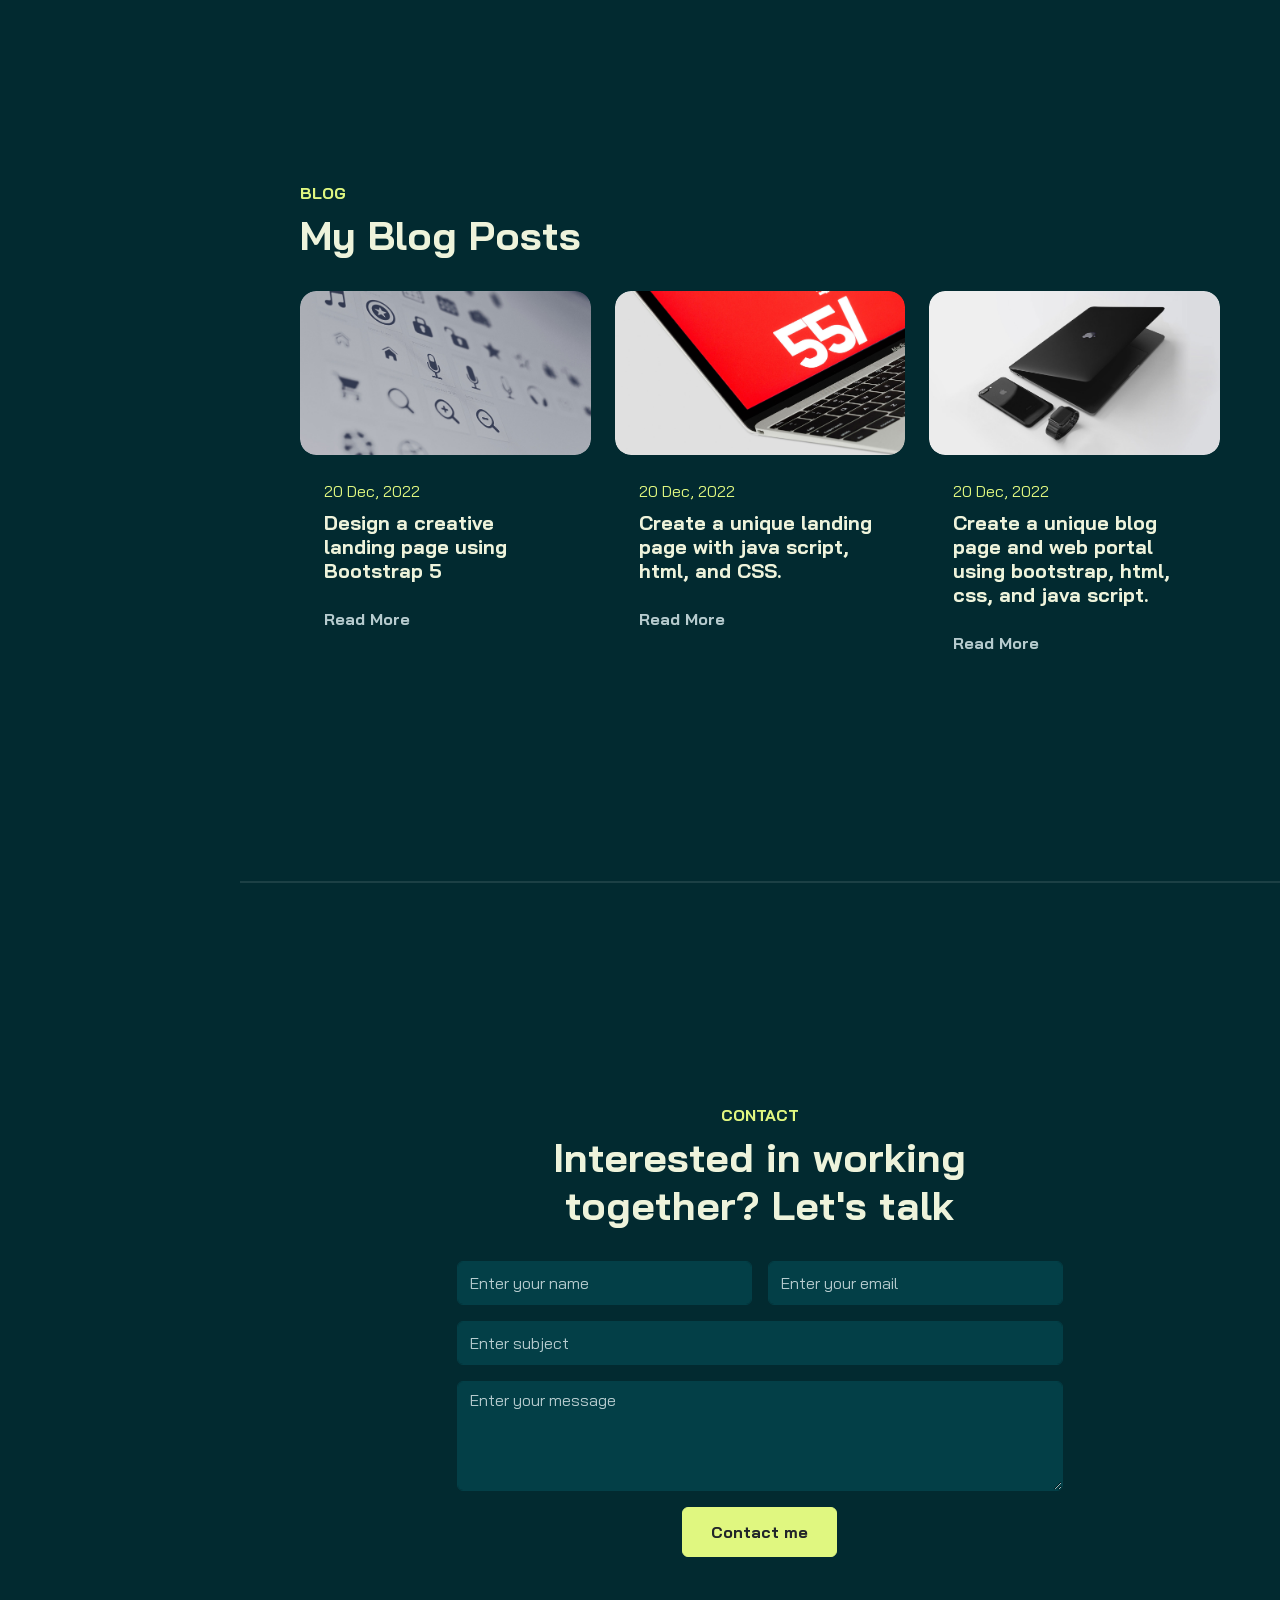
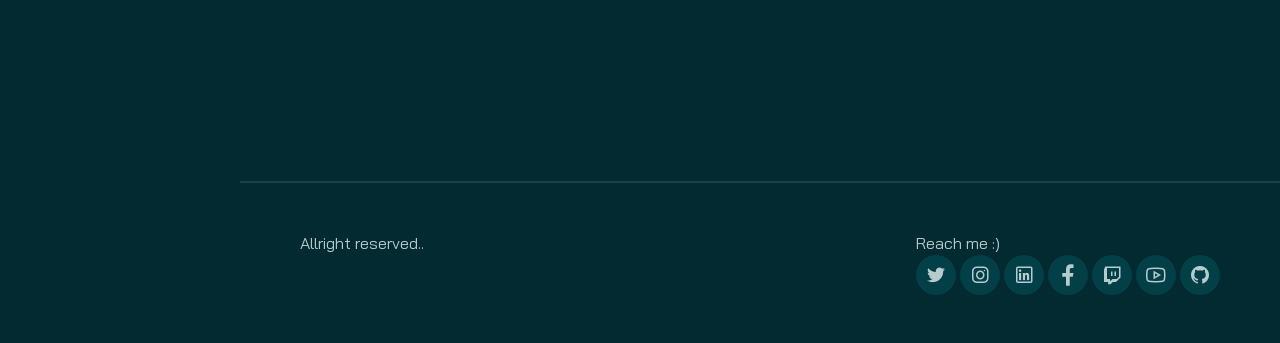
==== commit 80c4db16: "Edit time duration" ====
--- a/portfolio/index.html
+++ b/portfolio/index.html
@@ -244,7 +244,7 @@
                                 <div class="bg-base2 p-4 rounded-4 shadow-effect">
                                     <img src="./assets/images/iit.png" class="rounded" alt="">
                                     <h4>Bachelour of Computer Science</h4>
-                                    <h5>2022-Present</h5>
+                                    <h5>2022-2023</h5>
                                     <p class="text-brand mb-2">Informatics Institute of Technology Colombo</p>
                                     <p class="mb-0">All we are more and design product hunt web Site, java project & QA testing etc.</p>
                                 </div>
@@ -254,7 +254,7 @@
                                 <div class="bg-base2 p-4 rounded-4 shadow-effect">
                                     <img src="./assets/images/british council.jpg" class="rounded" alt="">
                                     <h4>Intermediate Level(After G.C.E A/L)</h4>
-                                    <h5>2021-2021</h5>
+                                    <h5>2021-2022</h5>
                                     <p class="text-brand mb-2">British Council Sri Lanka</p>
                                     <p class="mb-0">Covering 50 hrs English Language and Communication Course</p>
                                 </div>
